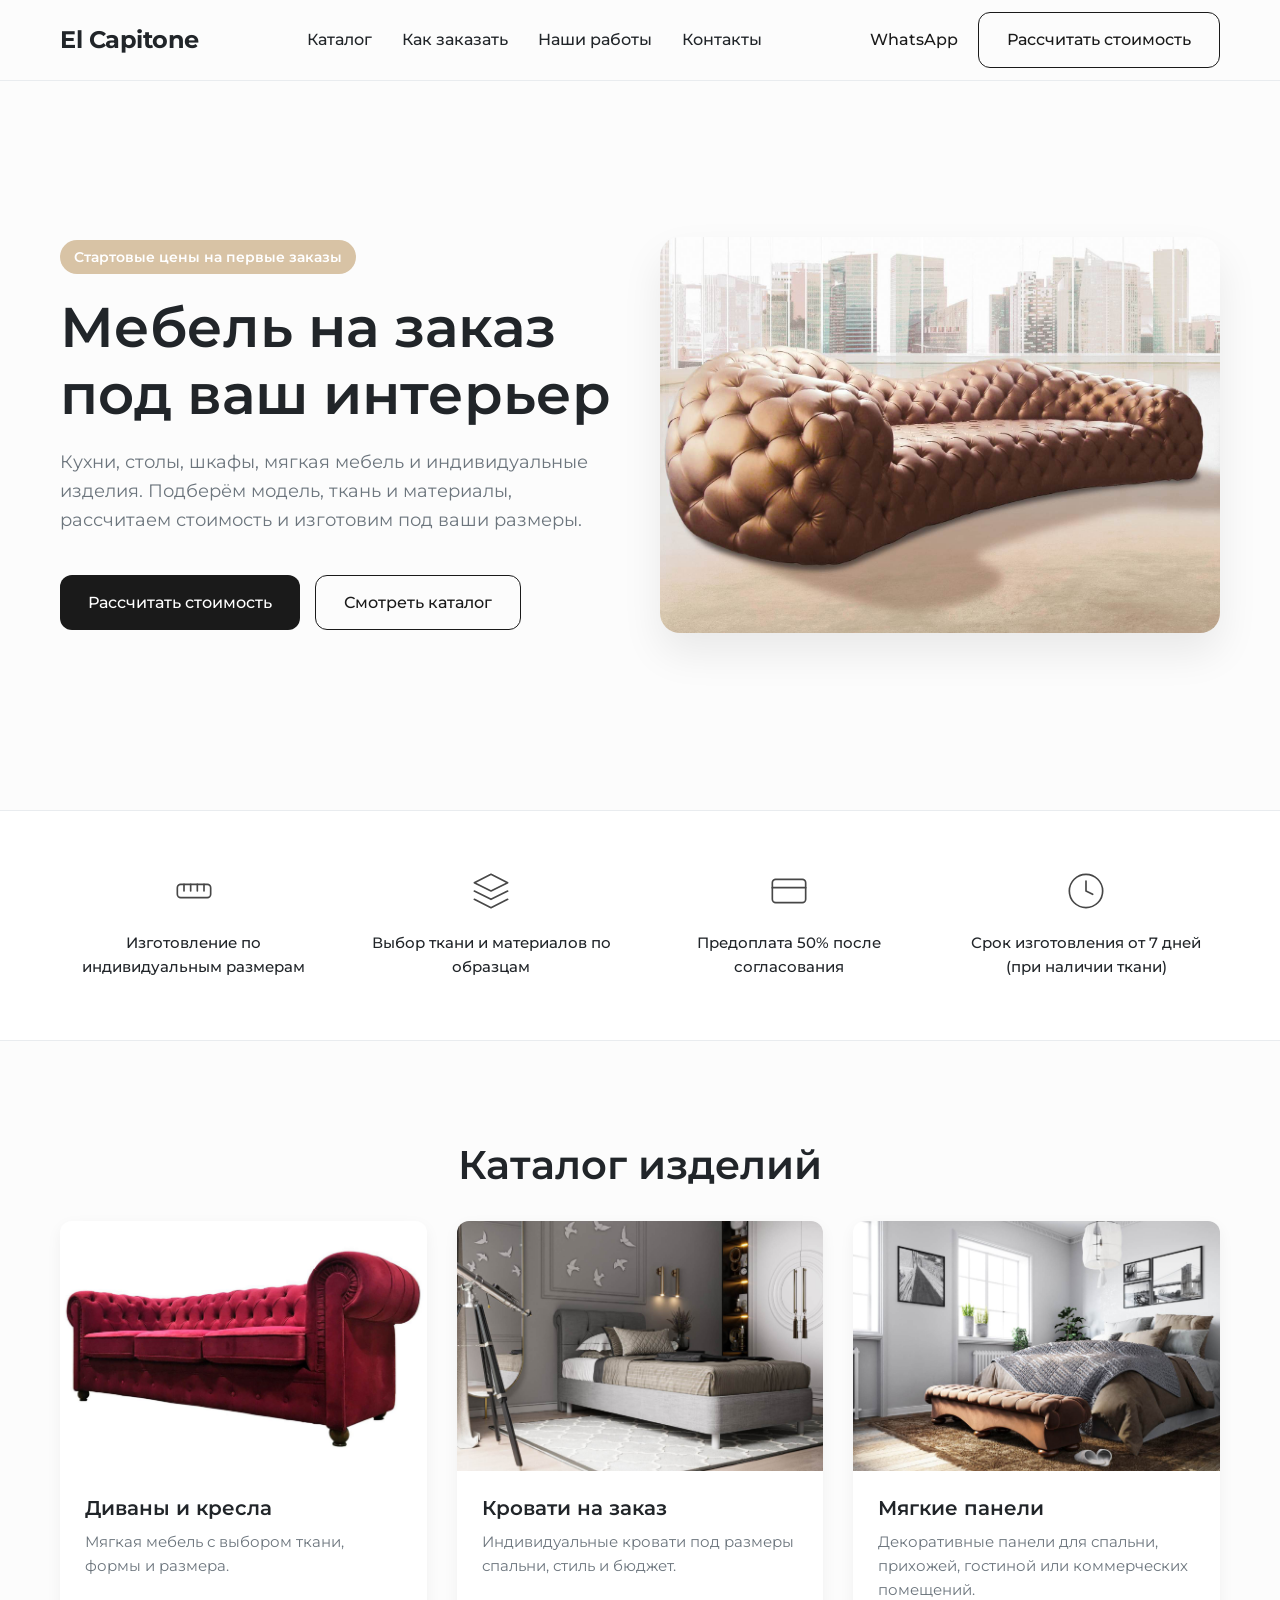
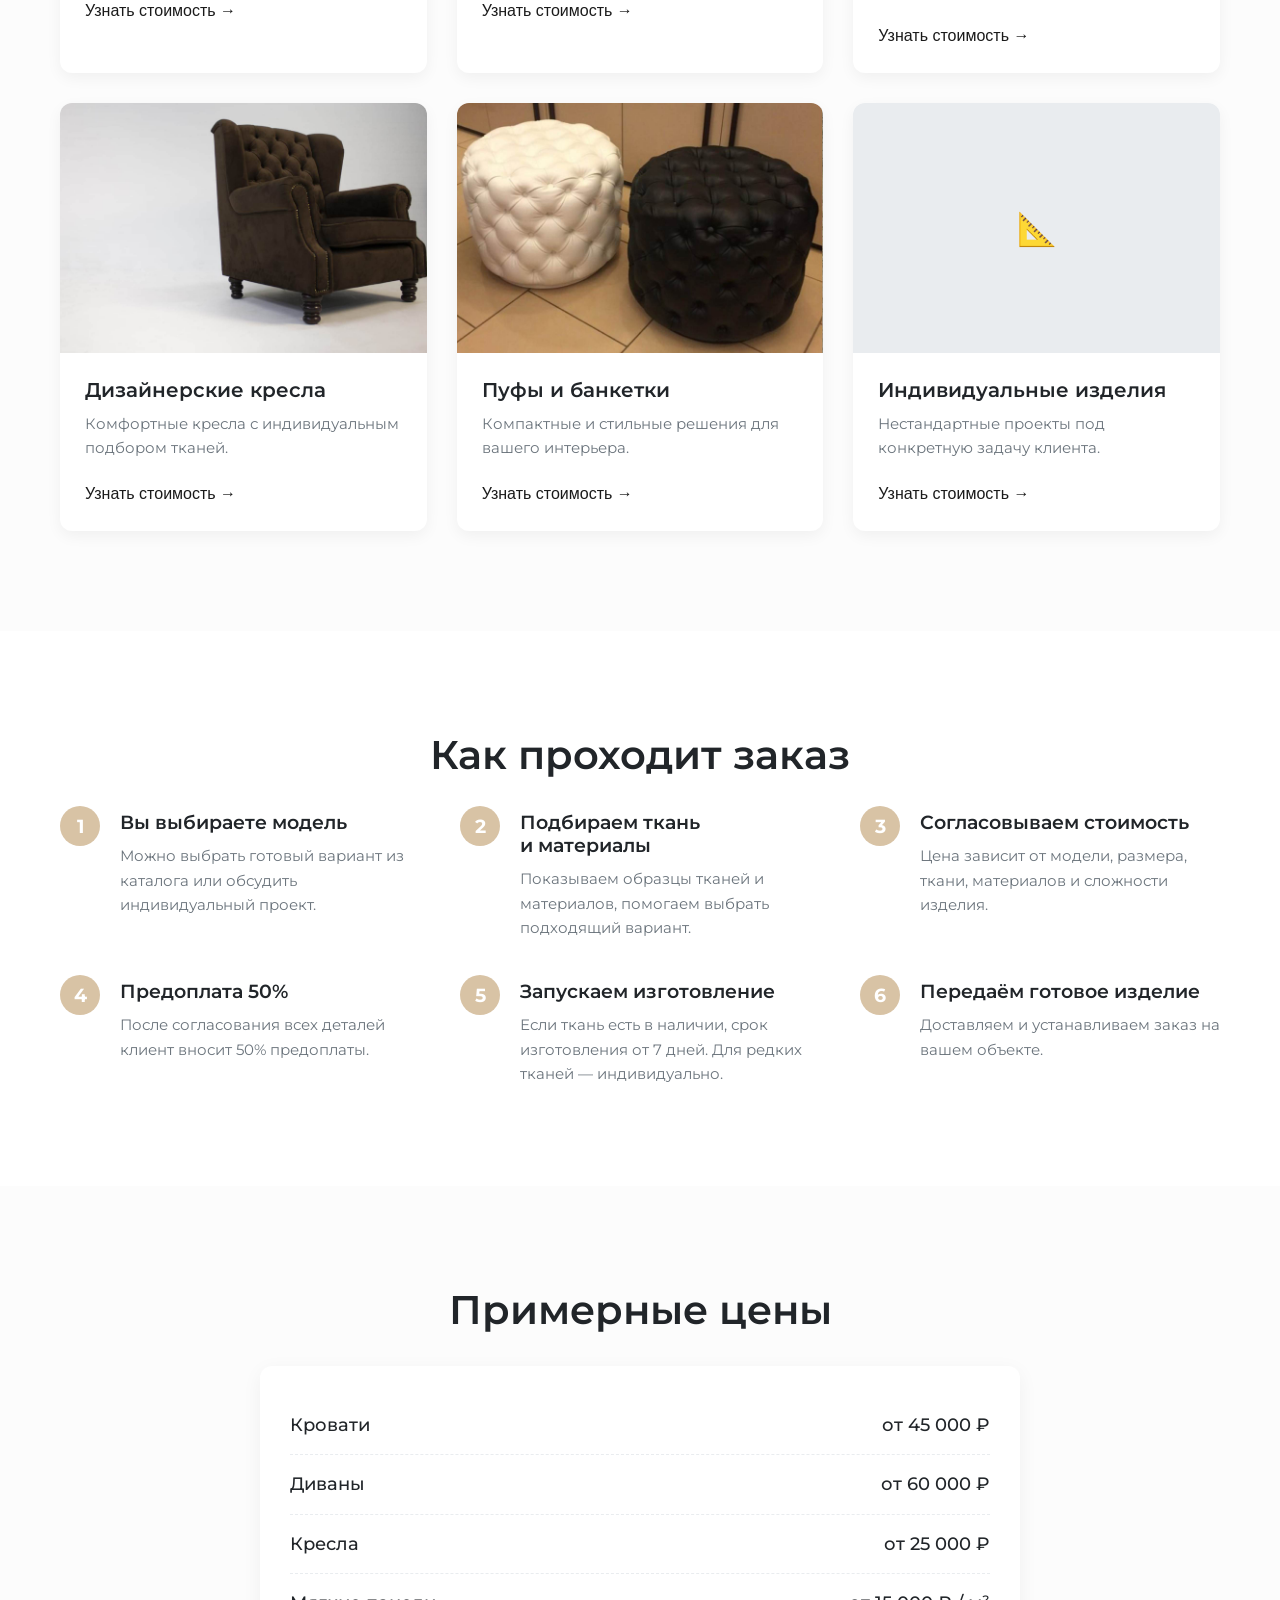
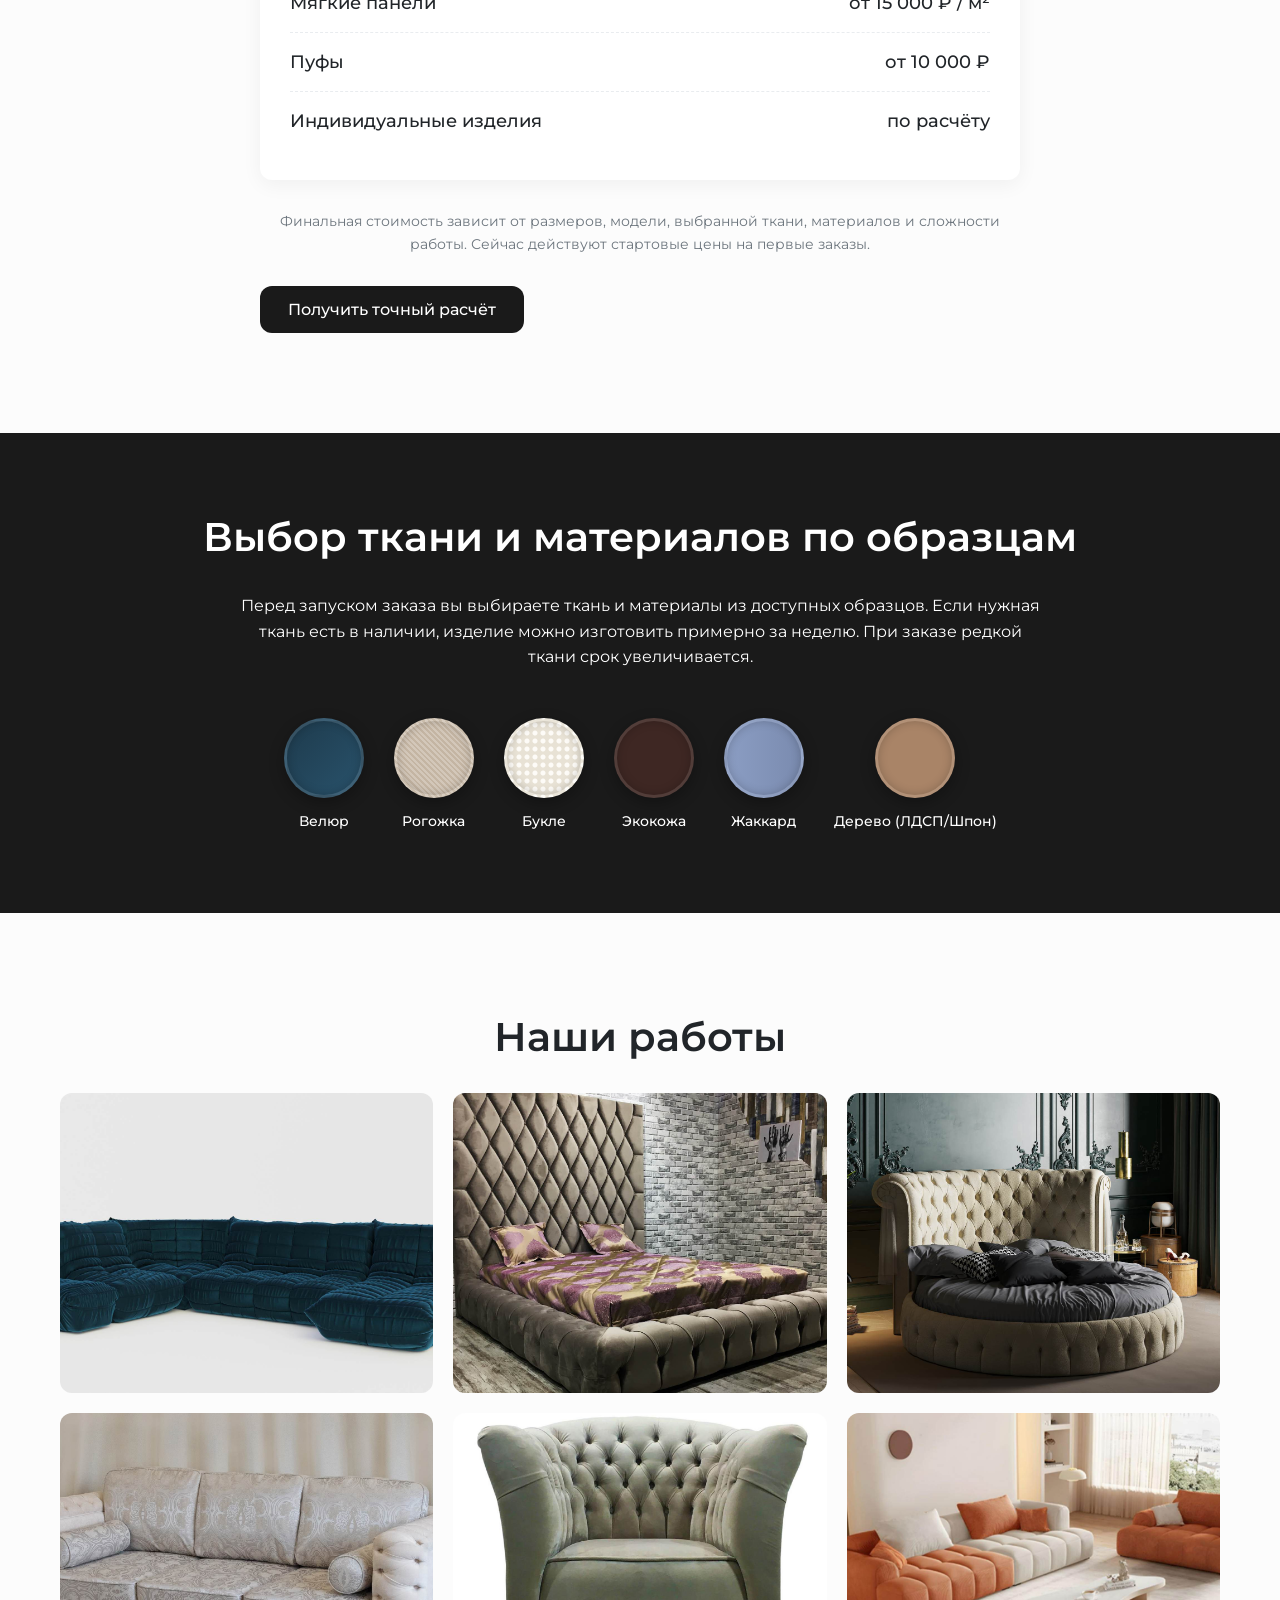
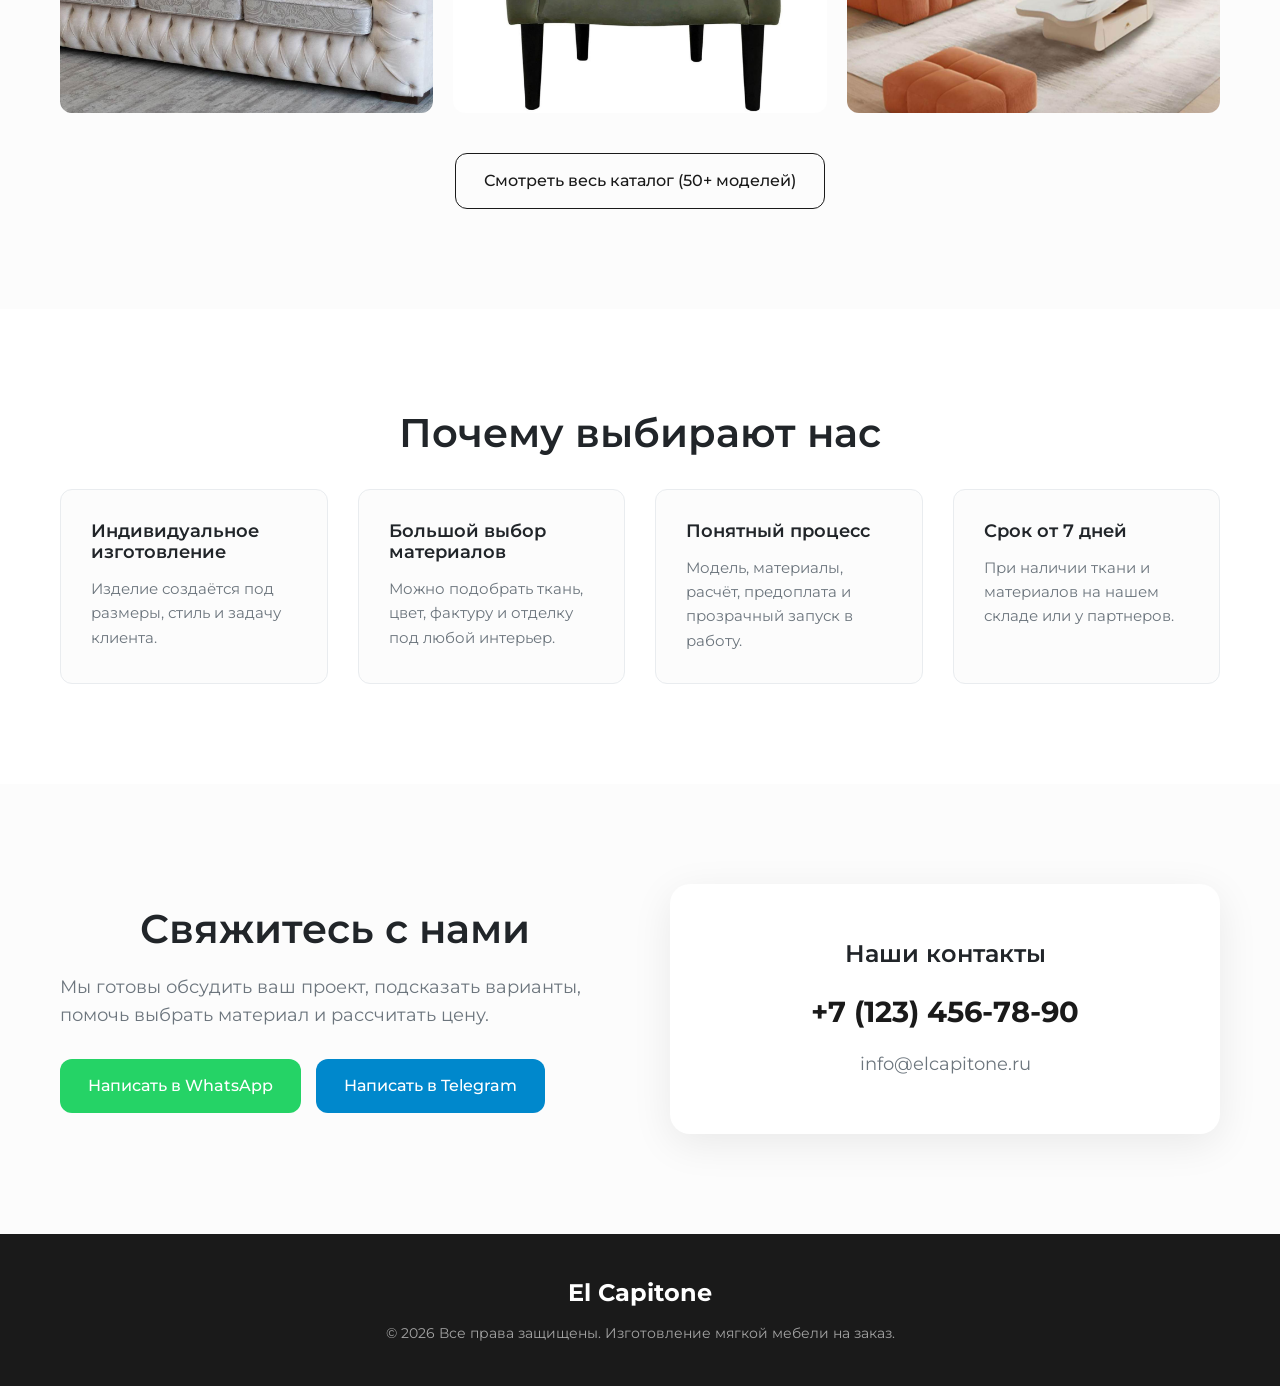
==== index.html @ f275494b "Fix Hero button: 'Calculate cost' now scrolls to contacts in the perfect version" ====
<!DOCTYPE html>
<html lang="ru">
<head>
    <meta charset="UTF-8">
    <meta name="viewport" content="width=device-width, initial-scale=1.0">
    <title>El Capitone — Мебель на заказ под ваш интерьер</title>
    <meta name="description" content="Кухни, столы, шкафы, мягкая мебель и индивидуальные изделия на заказ. Подберём модель, ткань и материалы, рассчитаем стоимость.">
    <link rel="preconnect" href="https://fonts.googleapis.com">
    <link rel="preconnect" href="https://fonts.gstatic.com" crossorigin>
    <link href="https://fonts.googleapis.com/css2?family=Montserrat:wght@300;400;500;600;700&display=swap" rel="stylesheet">
    <link rel="stylesheet" href="css/style_v1.css">
</head>
<body>

    <!-- Header -->
    <header class="header">
        <div class="container header__inner">
            <div class="header__logo">El Capitone</div>
            <nav class="header__nav">
                <a href="#catalog">Каталог</a>
                <a href="#process">Как заказать</a>
                <a href="#portfolio">Наши работы</a>
                <a href="#contacts">Контакты</a>
            </nav>
            <div class="header__actions">
                <a href="https://wa.me/1234567890" class="btn-text">WhatsApp</a>
                <a href="#contacts" class="btn btn-outline">Рассчитать стоимость</a>
            </div>
            <button class="menu-toggle" aria-label="Открыть меню">
                <span></span><span></span><span></span>
            </button>
        </div>
    </header>

    <!-- Hero -->
    <section class="hero">
        <div class="container hero__inner">
            <div class="hero__content">
                <div class="hero__badge">Стартовые цены на первые заказы</div>
                <h1 class="hero__title">Мебель на заказ под ваш интерьер</h1>
                <p class="hero__subtitle">Кухни, столы, шкафы, мягкая мебель и индивидуальные изделия. Подберём модель, ткань и материалы, рассчитаем стоимость и изготовим под ваши размеры.</p>
                <div class="hero__buttons">
                    <a href="#contacts" class="btn btn-primary">Рассчитать стоимость</a>
                    <a href="#catalog" class="btn btn-outline">Смотреть каталог</a>
                </div>
            </div>
            <div class="hero__visual">
                <img src="images/hero-bg.png" alt="Стильный интерьер с мебелью на заказ" fetchpriority="high">
            </div>
        </div>
    </section>

    <!-- Trust Block -->
    <section class="trust">
        <div class="container trust__inner">
            <div class="trust__item">
                <div class="trust__icon">
                    <svg xmlns="http://www.w3.org/2000/svg" width="40" height="40" viewBox="0 0 24 24" fill="none" stroke="currentColor" stroke-width="1" stroke-linecap="round" stroke-linejoin="round"><rect width="20" height="8" x="2" y="8" rx="2"/><path d="M6 8v4"/><path d="M10 8v4"/><path d="M14 8v4"/><path d="M18 8v4"/></svg>
                </div>
                <p>Изготовление по индивидуальным размерам</p>
            </div>
            <div class="trust__item">
                <div class="trust__icon">
                    <svg xmlns="http://www.w3.org/2000/svg" width="40" height="40" viewBox="0 0 24 24" fill="none" stroke="currentColor" stroke-width="1" stroke-linecap="round" stroke-linejoin="round"><polygon points="12 2 2 7 12 12 22 7 12 2"/><polyline points="2 17 12 22 22 17"/><polyline points="2 12 12 17 22 12"/></svg>
                </div>
                <p>Выбор ткани и материалов по образцам</p>
            </div>
            <div class="trust__item">
                <div class="trust__icon">
                    <svg xmlns="http://www.w3.org/2000/svg" width="40" height="40" viewBox="0 0 24 24" fill="none" stroke="currentColor" stroke-width="1" stroke-linecap="round" stroke-linejoin="round"><rect width="20" height="14" x="2" y="5" rx="2"/><line x1="2" x2="22" y1="10" y2="10"/></svg>
                </div>
                <p>Предоплата 50% после согласования</p>
            </div>
            <div class="trust__item">
                <div class="trust__icon">
                    <svg xmlns="http://www.w3.org/2000/svg" width="40" height="40" viewBox="0 0 24 24" fill="none" stroke="currentColor" stroke-width="1" stroke-linecap="round" stroke-linejoin="round"><circle cx="12" cy="12" r="10"/><polyline points="12 6 12 12 16 14"/></svg>
                </div>
                <p>Срок изготовления от 7 дней (при наличии ткани)</p>
            </div>
        </div>
    </section>

    <!-- Catalog -->
    <section class="catalog" id="catalog">
        <div class="container">
            <h2 class="section-title">Каталог изделий</h2>
            <div class="catalog__grid">
                <!-- Категория 1 -->
                <div class="catalog-card">
                    <div class="catalog-card__img-wrap">
                        <img src="images/cat-sofa.png" alt="Диваны и кресла" loading="lazy">
                    </div>
                    <div class="catalog-card__content">
                        <h3>Диваны и кресла</h3>
                        <p>Мягкая мебель с выбором ткани, формы и размера.</p>
                        <button class="btn-text" data-modal="calc">Узнать стоимость &rarr;</button>
                    </div>
                </div>
                <!-- Категория 2 -->
                <div class="catalog-card">
                    <div class="catalog-card__img-wrap">
                        <img src="images/cat-bed.png" alt="Индивидуальные кухни" loading="lazy">
                    </div>
                    <div class="catalog-card__content">
                        <h3>Кровати на заказ</h3>
                        <p>Индивидуальные кровати под размеры спальни, стиль и бюджет.</p>
                        <button class="btn-text" data-modal="calc">Узнать стоимость &rarr;</button>
                    </div>
                </div>
                <!-- Категория 3 -->
                <div class="catalog-card">
                    <div class="catalog-card__img-wrap">
                        <img src="images/cat-panel.png" alt="Шкафы и системы хранения" loading="lazy">
                    </div>
                    <div class="catalog-card__content">
                        <h3>Мягкие панели</h3>
                        <p>Декоративные панели для спальни, прихожей, гостиной или коммерческих помещений.</p>
                        <button class="btn-text" data-modal="calc">Узнать стоимость &rarr;</button>
                    </div>
                </div>
                <!-- Категория 4 -->
                <div class="catalog-card">
                    <div class="catalog-card__img-wrap">
                        <img src="images/cat-armchair.png" alt="Столы" loading="lazy">
                    </div>
                    <div class="catalog-card__content">
                        <h3>Дизайнерские кресла</h3>
                        <p>Комфортные кресла с индивидуальным подбором тканей.</p>
                        <button class="btn-text" data-modal="calc">Узнать стоимость &rarr;</button>
                    </div>
                </div>
                <!-- Категория 5 -->
                <div class="catalog-card">
                    <div class="catalog-card__img-wrap">
                        <img src="images/cat-pouf.png" alt="Мягкие панели" loading="lazy">
                    </div>
                    <div class="catalog-card__content">
                        <h3>Пуфы и банкетки</h3>
                        <p>Компактные и стильные решения для вашего интерьера.</p>
                        <button class="btn-text" data-modal="calc">Узнать стоимость &rarr;</button>
                    </div>
                </div>
                <!-- Категория 6 -->
                <div class="catalog-card">
                    <div class="catalog-card__img-wrap">
                        <div class="placeholder-img" style="background: #e9ecef; height: 100%; display: flex; align-items: center; justify-content: center; font-size: 2rem; color: #adb5bd;">📐</div>
                    </div>
                    <div class="catalog-card__content">
                        <h3>Индивидуальные изделия</h3>
                        <p>Нестандартные проекты под конкретную задачу клиента.</p>
                        <button class="btn-text" data-modal="calc">Узнать стоимость &rarr;</button>
                    </div>
                </div>
            </div>
        </div>
    </section>

    <!-- Process -->
    <section class="process" id="process">
        <div class="container">
            <h2 class="section-title">Как проходит заказ</h2>
            <div class="process__steps">
                <div class="step">
                    <div class="step__num">1</div>
                    <h3>Вы выбираете модель</h3>
                    <p>Можно выбрать готовый вариант из каталога или обсудить индивидуальный проект.</p>
                </div>
                <div class="step">
                    <div class="step__num">2</div>
                    <h3>Подбираем ткань и материалы</h3>
                    <p>Показываем образцы тканей и материалов, помогаем выбрать подходящий вариант.</p>
                </div>
                <div class="step">
                    <div class="step__num">3</div>
                    <h3>Согласовываем стоимость</h3>
                    <p>Цена зависит от модели, размера, ткани, материалов и сложности изделия.</p>
                </div>
                <div class="step">
                    <div class="step__num">4</div>
                    <h3>Предоплата 50%</h3>
                    <p>После согласования всех деталей клиент вносит 50% предоплаты.</p>
                </div>
                <div class="step">
                    <div class="step__num">5</div>
                    <h3>Запускаем изготовление</h3>
                    <p>Если ткань есть в наличии, срок изготовления от 7 дней. Для редких тканей — индивидуально.</p>
                </div>
                <div class="step">
                    <div class="step__num">6</div>
                    <h3>Передаём готовое изделие</h3>
                    <p>Доставляем и устанавливаем заказ на вашем объекте.</p>
                </div>
            </div>
        </div>
    </section>

    <!-- Pricing -->
    <section class="pricing">
        <div class="container pricing__inner">
            <div class="pricing__content">
                <h2 class="section-title">Примерные цены</h2>
                <ul class="pricing__list">
                    <li><span>Кровати</span> <span>от 45 000 ₽</span></li>
                    <li><span>Диваны</span> <span>от 60 000 ₽</span></li>
                    <li><span>Кресла</span> <span>от 25 000 ₽</span></li>
                    <li><span>Мягкие панели</span> <span>от 15 000 ₽ / м²</span></li>
                    <li><span>Пуфы</span> <span>от 10 000 ₽</span></li>
                    <li><span>Индивидуальные изделия</span> <span>по расчёту</span></li>
                </ul>
                <p class="pricing__note">Финальная стоимость зависит от размеров, модели, выбранной ткани, материалов и сложности работы. Сейчас действуют стартовые цены на первые заказы.</p>
                <button class="btn btn-primary" data-modal="calc">Получить точный расчёт</button>
            </div>
        </div>
    </section>

    <!-- Materials -->
    <section class="materials">
        <div class="container">
            <h2 class="section-title text-center">Выбор ткани и материалов по образцам</h2>
            <p class="section-subtitle text-center">Перед запуском заказа вы выбираете ткань и материалы из доступных образцов. Если нужная ткань есть в наличии, изделие можно изготовить примерно за неделю. При заказе редкой ткани срок увеличивается.</p>
            
            <div class="materials__swatches">
                <div class="swatch-item"><div class="swatch-color" style="background: linear-gradient(135deg, #1e3b4d, #29526b);"></div><span>Велюр</span></div>
                <div class="swatch-item"><div class="swatch-color" style="background: repeating-linear-gradient(45deg, #d3c7b9, #d3c7b9 2px, #c4b5a3 2px, #c4b5a3 4px);"></div><span>Рогожка</span></div>
                <div class="swatch-item"><div class="swatch-color" style="background: radial-gradient(circle at 50% 50%, #fdfbf7 2px, #e8e2d5 3px); background-size: 8px 8px;"></div><span>Букле</span></div>
                <div class="swatch-item"><div class="swatch-color" style="background: #3e2723;"></div><span>Экокожа</span></div>
                <div class="swatch-item"><div class="swatch-color" style="background: linear-gradient(to right, #8b9dc3, #7a8baf);"></div><span>Жаккард</span></div>
                <div class="swatch-item"><div class="swatch-color" style="background: #a98467;"></div><span>Дерево (ЛДСП/Шпон)</span></div>
            </div>
        </div>
    </section>

    <!-- Portfolio -->
    <section class="portfolio" id="portfolio">
        <div class="container">
            <h2 class="section-title">Наши работы</h2>
            <div class="portfolio__grid">
                <div class="portfolio-item lightbox-trigger">
                    <img src="images/port-1.png" alt="Диван на заказ" loading="lazy">
                    <div class="portfolio-item__overlay">
                        <span>Диван на заказ</span>
                    </div>
                </div>
                <div class="portfolio-item lightbox-trigger">
                    <img src="images/port-2.png" alt="Мягкие панели" loading="lazy">
                    <div class="portfolio-item__overlay">
                        <span>Мягкая кровать</span>
                    </div>
                </div>
                <div class="portfolio-item lightbox-trigger">
                    <img src="images/port-3.png" alt="Индивидуальный проект" loading="lazy">
                    <div class="portfolio-item__overlay">
                        <span>Индивидуальный проект</span>
                    </div>
                </div>
                <div class="portfolio-item lightbox-trigger">
                    <img src="images/port-4.png" alt="Современная кухня" loading="lazy">
                    <div class="portfolio-item__overlay">
                        <span>Модульный диван</span>
                    </div>
                </div>
                <div class="portfolio-item lightbox-trigger">
                    <img src="images/port-5.png" alt="Встроенный шкаф" loading="lazy">
                    <div class="portfolio-item__overlay">
                        <span>Мягкие кресла</span>
                    </div>
                </div>
                <div class="portfolio-item lightbox-trigger">
                    <img src="images/port-6.png" alt="Обеденный стол" loading="lazy">
                    <div class="portfolio-item__overlay">
                        <span>Кровать с мягким изголовьем</span>
                    </div>
                </div>
            </div>
            <div class="text-center" style="margin-top: 40px;">
                <a href="portfolio.html" class="btn btn-outline">Смотреть весь каталог (50+ моделей)</a>
            </div>
        </div>
    </section>

    <!-- Advantages -->
    <section class="advantages">
        <div class="container">
            <h2 class="section-title">Почему выбирают нас</h2>
            <div class="advantages__grid">
                <div class="adv-card">
                    <h4>Индивидуальное изготовление</h4>
                    <p>Изделие создаётся под размеры, стиль и задачу клиента.</p>
                </div>
                <div class="adv-card">
                    <h4>Большой выбор материалов</h4>
                    <p>Можно подобрать ткань, цвет, фактуру и отделку под любой интерьер.</p>
                </div>
                <div class="adv-card">
                    <h4>Понятный процесс</h4>
                    <p>Модель, материалы, расчёт, предоплата и прозрачный запуск в работу.</p>
                </div>
                <div class="adv-card">
                    <h4>Срок от 7 дней</h4>
                    <p>При наличии ткани и материалов на нашем складе или у партнеров.</p>
                </div>
            </div>
        </div>
    </section>

    <!-- CTA & Contacts -->
    <section class="cta-form" id="contacts">
        <div class="container cta-form__inner">
            <div class="cta-form__text">
                <h2 class="section-title">Свяжитесь с нами</h2>
                <p>Мы готовы обсудить ваш проект, подсказать варианты, помочь выбрать материал и рассчитать цену.</p>
                <div class="cta-form__messengers">
                    <a href="https://wa.me/1234567890" class="btn btn-wa">Написать в WhatsApp</a>
                    <a href="https://t.me/username" class="btn btn-tg">Написать в Telegram</a>
                </div>
            </div>
            <div class="cta-form__card text-center" style="display: flex; flex-direction: column; justify-content: center; align-items: center; min-height: 250px;">
                <h3 style="margin-bottom: 20px; font-size: 1.5rem;">Наши контакты</h3>
                <a href="tel:+71234567890" style="font-size: 1.8rem; font-weight: 700; color: var(--primary-color); text-decoration: none; margin-bottom: 15px;">+7 (123) 456-78-90</a>
                <a href="mailto:info@elcapitone.ru" style="font-size: 1.1rem; color: var(--text-muted); text-decoration: none;">info@elcapitone.ru</a>
            </div>
        </div>
    </section>

    <!-- Footer -->
    <footer class="footer">
        <div class="container footer__inner">
            <div class="footer__brand">El Capitone</div>
            <div class="footer__copy">© 2026 Все права защищены. Изготовление мягкой мебели на заказ.</div>
        </div>
    </footer>

    
    <!-- Lightbox -->
    <dialog class="lightbox-dialog" id="lightbox">
        <button class="lightbox__close" aria-label="Закрыть">&times;</button>
        <img src="" alt="Увеличенное фото" class="lightbox__img">
    </dialog>

    <script src="js/script.js"></script>
</body>
</html>
---- css/style_v1.css ----
/* Reset & Base */
* {
    margin: 0;
    padding: 0;
    box-sizing: border-box;
}

:root {
    --bg-color: #fcfcfc;
    --text-color: #212529;
    --text-muted: #6c757d;
    --primary-color: #1a1a1a;
    --accent-color: #d8c3a5; /* Бежево-золотистый для акцентов */
    --surface-color: #ffffff;
    --border-color: #e9ecef;
    --radius: 12px;
    --transition: all 0.3s ease;
}

body {
    font-family: 'Montserrat', sans-serif;
    background-color: var(--bg-color);
    color: var(--text-color);
    line-height: 1.6;
    overflow-x: hidden;
    scroll-behavior: smooth;
}

.container {
    max-width: 1200px;
    margin: 0 auto;
    padding: 0 20px;
}

h1, h2, h3, h4 {
    font-weight: 600;
    line-height: 1.2;
    text-wrap: balance;
}

.section-title {
    font-size: 2.5rem;
    margin-bottom: 2rem;
    text-align: center;
}

.section-subtitle {
    text-align: center;
    max-width: 800px;
    margin: 0 auto 3rem;
    color: var(--text-muted);
}

.text-center { text-align: center; }

img {
    max-width: 100%;
    height: auto;
    display: block;
}

/* Buttons */
.btn {
    display: inline-flex;
    align-items: center;
    justify-content: center;
    padding: 14px 28px;
    font-size: 1rem;
    font-weight: 500;
    border-radius: var(--radius);
    cursor: pointer;
    text-decoration: none;
    transition: var(--transition);
    border: none;
    font-family: inherit;
}

.btn-primary {
    background-color: var(--primary-color);
    color: #fff;
}
.btn-primary:hover {
    background-color: #333;
}

.btn-outline {
    background-color: transparent;
    color: var(--primary-color);
    border: 1px solid var(--primary-color);
}
.btn-outline:hover {
    background-color: var(--primary-color);
    color: #fff;
}

.btn-text {
    background: none;
    border: none;
    color: var(--primary-color);
    font-weight: 500;
    cursor: pointer;
    font-size: 1rem;
    text-decoration: underline;
    text-decoration-color: transparent;
    transition: var(--transition);
}
.btn-text:hover {
    text-decoration-color: var(--primary-color);
}

.btn-block {
    width: 100%;
}

.btn-wa { background-color: #25D366; color: #fff; }
.btn-tg { background-color: #0088cc; color: #fff; }
.btn-wa:hover, .btn-tg:hover { filter: brightness(1.1); }

/* Header */
.header {
    position: fixed;
    top: 0; left: 0; right: 0;
    background-color: rgba(252, 252, 252, 0.95);
    backdrop-filter: blur(10px);
    z-index: 1000;
    border-bottom: 1px solid var(--border-color);
}

.header__inner {
    display: flex;
    align-items: center;
    justify-content: space-between;
    height: 80px;
}

.header__logo {
    font-size: 1.5rem;
    font-weight: 700;
    letter-spacing: -0.5px;
}

.header__nav {
    display: flex;
    gap: 30px;
}

.header__nav a {
    text-decoration: none;
    color: var(--text-color);
    font-weight: 500;
    transition: var(--transition);
}

.header__nav a:hover {
    color: var(--accent-color);
}

.header__actions {
    display: flex;
    align-items: center;
    gap: 20px;
}

.menu-toggle {
    display: none;
    flex-direction: column;
    gap: 5px;
    background: none;
    border: none;
    cursor: pointer;
}
.menu-toggle span {
    display: block;
    width: 25px;
    height: 2px;
    background-color: var(--primary-color);
    transition: var(--transition);
}

/* Hero */
.hero {
    padding: 140px 0 80px;
    min-height: 90vh;
    display: flex;
    align-items: center;
}

.hero__inner {
    display: grid;
    grid-template-columns: 1fr 1fr;
    gap: 40px;
    align-items: center;
}

.hero__badge {
    display: inline-block;
    padding: 6px 14px;
    background-color: var(--accent-color);
    color: #fff;
    border-radius: 30px;
    font-size: 0.875rem;
    font-weight: 600;
    margin-bottom: 20px;
}

.hero__title {
    font-size: 3.5rem;
    margin-bottom: 20px;
}

.hero__subtitle {
    font-size: 1.125rem;
    color: var(--text-muted);
    margin-bottom: 40px;
}

.hero__buttons {
    display: flex;
    gap: 15px;
}

.hero__visual img {
    border-radius: 20px;
    box-shadow: 0 20px 40px rgba(0,0,0,0.08);
}

/* Trust */
.trust {
    padding: 60px 0;
    background-color: var(--surface-color);
    border-top: 1px solid var(--border-color);
    border-bottom: 1px solid var(--border-color);
}

.trust__inner {
    display: grid;
    grid-template-columns: repeat(4, 1fr);
    gap: 30px;
    text-align: center;
}

.trust__icon {
    display: flex;
    justify-content: center;
    align-items: center;
    margin-bottom: 20px;
    color: var(--primary-color);
}

.trust__icon svg {
    opacity: 0.8;
}

.trust p {
    font-size: 0.95rem;
    font-weight: 500;
}

/* Catalog */
.catalog {
    padding: 100px 0;
}

.catalog__grid {
    display: grid;
    grid-template-columns: repeat(auto-fit, minmax(320px, 1fr));
    gap: 30px;
}

.catalog-card {
    background: var(--surface-color);
    border-radius: var(--radius);
    overflow: hidden;
    box-shadow: 0 5px 15px rgba(0,0,0,0.05);
    transition: var(--transition);
}

.catalog-card:hover {
    transform: translateY(-5px);
    box-shadow: 0 15px 30px rgba(0,0,0,0.1);
}

.catalog-card__img-wrap {
    height: 250px;
    overflow: hidden;
}

.catalog-card__img-wrap img {
    width: 100%;
    height: 100%;
    object-fit: cover;
    transition: transform 0.5s ease;
}

.catalog-card:hover .catalog-card__img-wrap img {
    transform: scale(1.05);
}

.catalog-card__content {
    padding: 25px;
}

.catalog-card__content h3 {
    font-size: 1.25rem;
    margin-bottom: 10px;
}

.catalog-card__content p {
    color: var(--text-muted);
    font-size: 0.95rem;
    margin-bottom: 20px;
}

/* Process */
.process {
    padding: 100px 0;
    background-color: var(--surface-color);
}

.process__steps {
    display: grid;
    grid-template-columns: repeat(auto-fit, minmax(300px, 1fr));
    gap: 40px;
    position: relative;
}

.step {
    position: relative;
    padding-left: 60px;
}

.step__num {
    position: absolute;
    left: 0; top: -5px;
    width: 40px; height: 40px;
    background-color: var(--accent-color);
    color: #fff;
    border-radius: 50%;
    display: flex;
    align-items: center;
    justify-content: center;
    font-weight: 700;
    font-size: 1.2rem;
}

.step h3 {
    margin-bottom: 10px;
    font-size: 1.2rem;
}

.step p {
    color: var(--text-muted);
    font-size: 0.95rem;
}

/* Pricing */
.pricing {
    padding: 100px 0;
}

.pricing__inner {
    max-width: 800px;
    margin: 0 auto;
}

.pricing__list {
    list-style: none;
    margin-bottom: 30px;
    background: var(--surface-color);
    border-radius: var(--radius);
    padding: 30px;
    box-shadow: 0 5px 20px rgba(0,0,0,0.05);
}

.pricing__list li {
    display: flex;
    justify-content: space-between;
    padding: 15px 0;
    border-bottom: 1px dashed var(--border-color);
    font-size: 1.1rem;
    font-weight: 500;
}
.pricing__list li:last-child { border-bottom: none; }

.pricing__note {
    font-size: 0.9rem;
    color: var(--text-muted);
    margin-bottom: 30px;
    text-align: center;
}

/* Materials */
.materials {
    padding: 80px 0;
    background-color: var(--primary-color);
    color: #fff;
}

.materials .section-title, .materials .section-subtitle {
    color: #fff;
}

.materials__tags {
    display: flex;
    flex-wrap: wrap;
    gap: 15px;
    justify-content: center;
}

.tag {
    background-color: rgba(255,255,255,0.1);
    padding: 10px 20px;
    border-radius: 30px;
    font-weight: 500;
    border: 1px solid rgba(255,255,255,0.2);
}

/* Portfolio */
.portfolio {
    padding: 100px 0;
}

.portfolio__grid {
    display: grid;
    grid-template-columns: repeat(auto-fill, minmax(300px, 1fr));
    gap: 20px;
}

.portfolio-item {
    position: relative;
    border-radius: var(--radius);
    overflow: hidden;
    height: 300px;
}

.portfolio-item img {
    width: 100%;
    height: 100%;
    object-fit: cover;
    transition: transform 0.5s;
}

.portfolio-item__overlay {
    position: absolute;
    inset: 0;
    background: rgba(0,0,0,0.4);
    display: flex;
    align-items: center;
    justify-content: center;
    opacity: 0;
    transition: var(--transition);
}

.portfolio-item__overlay span {
    color: #fff;
    font-size: 1.25rem;
    font-weight: 600;
    transform: translateY(20px);
    transition: transform 0.3s;
}

.portfolio-item:hover img { transform: scale(1.1); }
.portfolio-item:hover .portfolio-item__overlay { opacity: 1; }
.portfolio-item:hover .portfolio-item__overlay span { transform: translateY(0); }

/* Advantages */
.advantages {
    padding: 100px 0;
    background-color: var(--surface-color);
}

.advantages__grid {
    display: grid;
    grid-template-columns: repeat(auto-fit, minmax(250px, 1fr));
    gap: 30px;
}

.adv-card {
    padding: 30px;
    background: var(--bg-color);
    border-radius: var(--radius);
    border: 1px solid var(--border-color);
}

.adv-card h4 {
    margin-bottom: 15px;
    font-size: 1.1rem;
}

.adv-card p {
    color: var(--text-muted);
    font-size: 0.95rem;
}

/* CTA & Form */
.cta-form {
    padding: 100px 0;
}

.cta-form__inner {
    display: grid;
    grid-template-columns: 1fr 1fr;
    gap: 60px;
    align-items: center;
}

.cta-form__text h2 { font-size: 2.5rem; margin-bottom: 20px; }
.cta-form__text p { font-size: 1.1rem; color: var(--text-muted); margin-bottom: 30px; }

.cta-form__messengers {
    display: flex;
    gap: 15px;
}

.cta-form__card {
    background: var(--surface-color);
    padding: 40px;
    border-radius: 20px;
    box-shadow: 0 10px 40px rgba(0,0,0,0.08);
}

.form h3 { margin-bottom: 10px; font-size: 1.5rem; }
.form > p { color: var(--text-muted); margin-bottom: 25px; font-size: 0.95rem; }

.form-group {
    margin-bottom: 20px;
}

.form-group input {
    width: 100%;
    padding: 15px;
    border: 1px solid var(--border-color);
    border-radius: var(--radius);
    font-family: inherit;
    font-size: 1rem;
    transition: var(--transition);
}

.form-group input:focus {
    outline: none;
    border-color: var(--primary-color);
}

.form-policy {
    font-size: 0.8rem;
    color: var(--text-muted);
    text-align: center;
    margin-top: 15px;
}

/* Footer */
.footer {
    padding: 40px 0;
    background-color: var(--primary-color);
    color: #fff;
    text-align: center;
}

.footer__brand {
    font-size: 1.5rem;
    font-weight: 700;
    margin-bottom: 10px;
}

.footer__copy {
    color: rgba(255,255,255,0.6);
    font-size: 0.9rem;
}

/* Modal */
.modal {
    position: fixed;
    inset: 0;
    z-index: 2000;
    display: none;
    align-items: center;
    justify-content: center;
}

.modal.active {
    display: flex;
}

.modal__overlay {
    position: absolute;
    inset: 0;
    background: rgba(0,0,0,0.6);
    backdrop-filter: blur(5px);
}

.modal__content {
    position: relative;
    background: var(--surface-color);
    padding: 40px;
    border-radius: 20px;
    width: 100%;
    max-width: 450px;
    z-index: 1;
    transform: translateY(20px);
    opacity: 0;
    animation: modalIn 0.3s forwards;
}

.modal.active .modal__content {
    opacity: 1;
    transform: translateY(0);
}

@keyframes modalIn {
    to { opacity: 1; transform: translateY(0); }
}

.modal__close {
    position: absolute;
    top: 20px; right: 20px;
    background: none; border: none;
    font-size: 2rem;
    cursor: pointer;
    line-height: 1;
    color: var(--text-muted);
}

/* Responsive */
@media (max-width: 992px) {
    .hero__inner, .cta-form__inner {
        grid-template-columns: 1fr;
    }
    .hero {
        text-align: center;
        padding-top: 120px;
    }
    .hero__buttons {
        justify-content: center;
    }
    .trust__inner {
        grid-template-columns: 1fr 1fr;
    }
}

@media (max-width: 768px) {
    .header__nav, .header__actions { display: none; }
    .menu-toggle { display: flex; }
    .hero__title { font-size: 2.5rem; }
}

@media (max-width: 480px) {
    .trust__inner { grid-template-columns: 1fr; }
    .hero__buttons { flex-direction: column; }
    .cta-form__messengers { flex-direction: column; }
}

/* Materials Swatches */
.materials__swatches {
    display: flex;
    flex-wrap: wrap;
    justify-content: center;
    gap: 30px;
    margin-top: 40px;
}
.swatch-item {
    display: flex;
    flex-direction: column;
    align-items: center;
    gap: 12px;
}
.swatch-color {
    width: 80px;
    height: 80px;
    border-radius: 50%;
    box-shadow: inset 0 0 10px rgba(0,0,0,0.2), 0 5px 15px rgba(0,0,0,0.3);
    border: 3px solid rgba(255,255,255,0.1);
    transition: transform 0.3s ease;
}
.swatch-item:hover .swatch-color {
    transform: scale(1.1);
}
.swatch-item span {
    font-size: 0.9rem;
    font-weight: 500;
}

/* Lightbox Dialog */
.lightbox-dialog {
    margin: auto;
    padding: 0;
    border: none;
    background: transparent;
    max-width: 90vw;
    max-height: 90vh;
}
.lightbox-dialog::backdrop {
    background: rgba(0,0,0,0.85);
    backdrop-filter: blur(5px);
}
.lightbox__img {
    max-width: 100%;
    max-height: 90vh;
    border-radius: 8px;
    box-shadow: 0 10px 40px rgba(0,0,0,0.5);
    display: block;
}
.lightbox__close {
    position: fixed;
    top: 20px;
    right: 30px;
    background: none;
    border: none;
    color: #fff;
    font-size: 3rem;
    cursor: pointer;
    z-index: 10;
    transition: color 0.3s;
}
.lightbox__close:hover {
    color: var(--accent-color);
}
.portfolio-item.lightbox-trigger {
    cursor: pointer;
}

/* Mobile Menu Active */
.header__nav.active {
    display: flex;
    flex-direction: column;
    position: absolute;
    top: 80px;
    left: 0;
    right: 0;
    background: rgba(252, 252, 252, 0.98);
    padding: 20px;
    border-bottom: 1px solid var(--border-color);
    box-shadow: 0 10px 20px rgba(0,0,0,0.05);
}
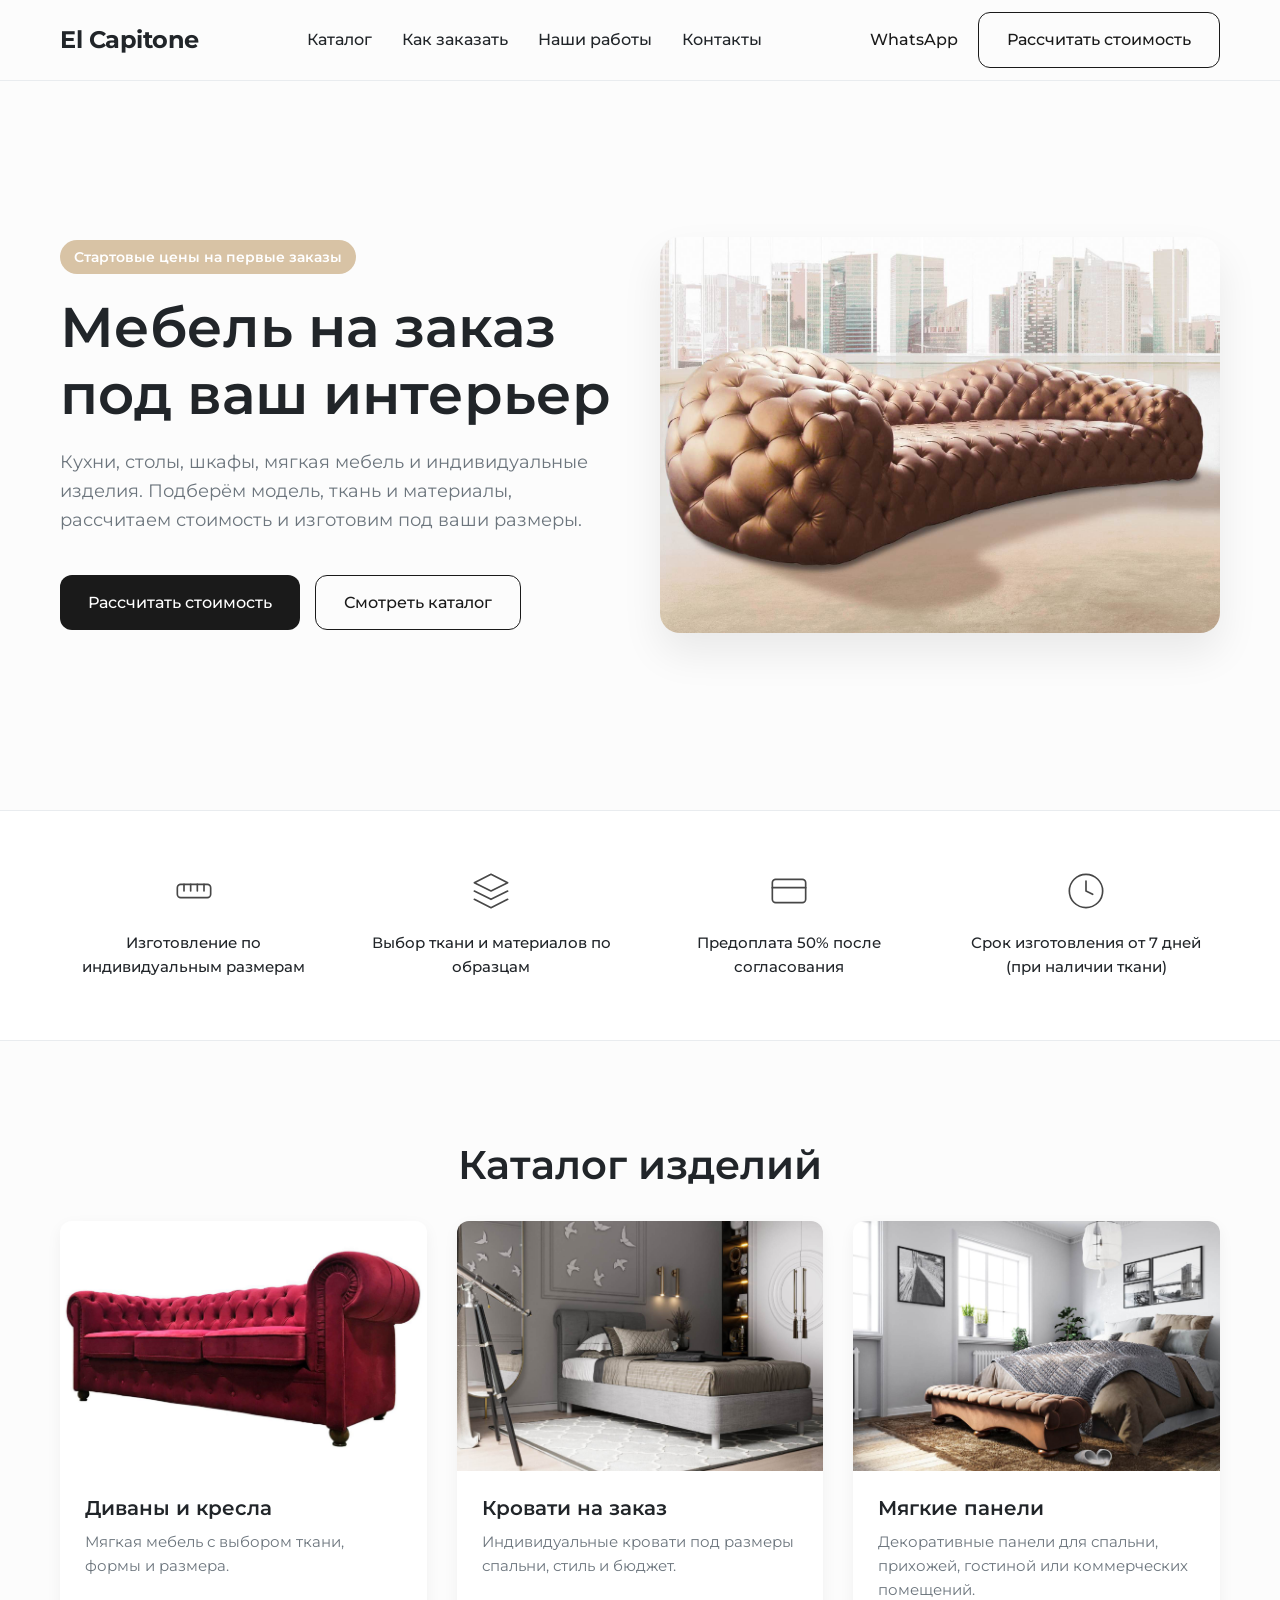
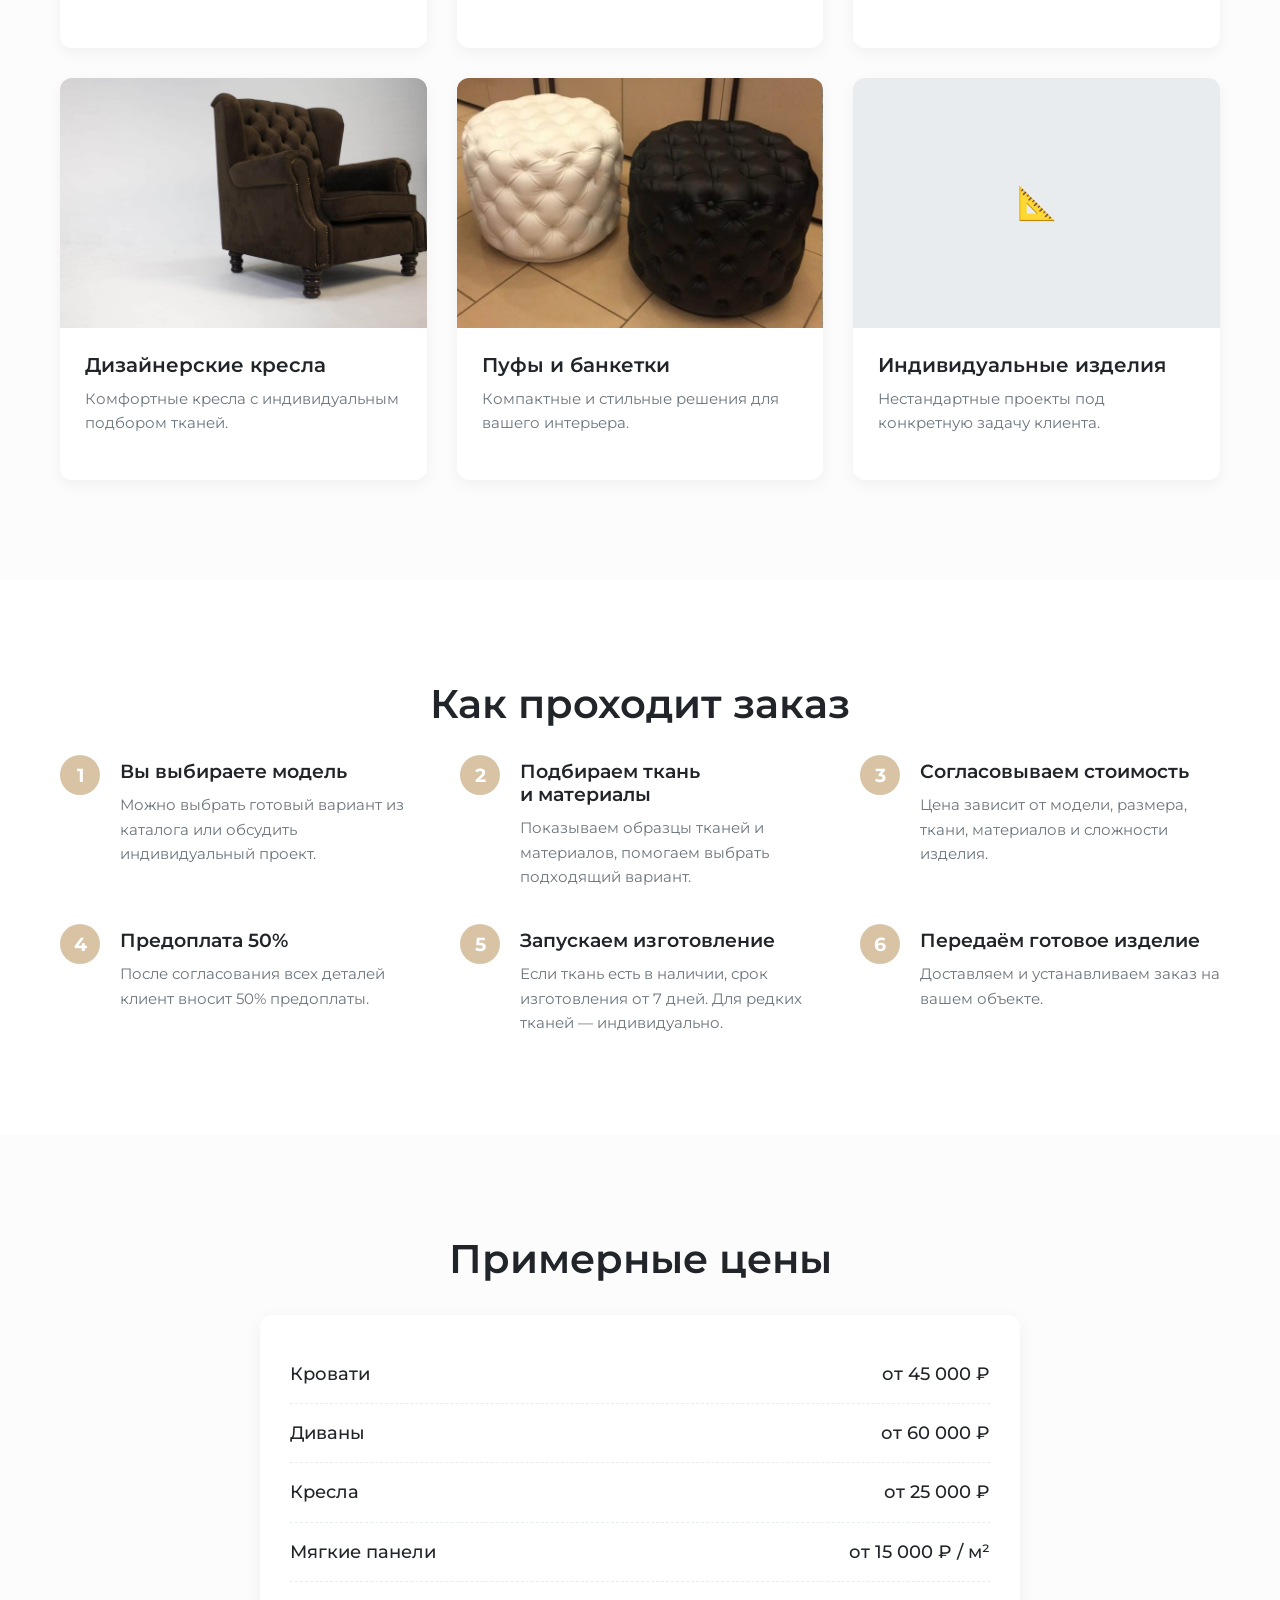
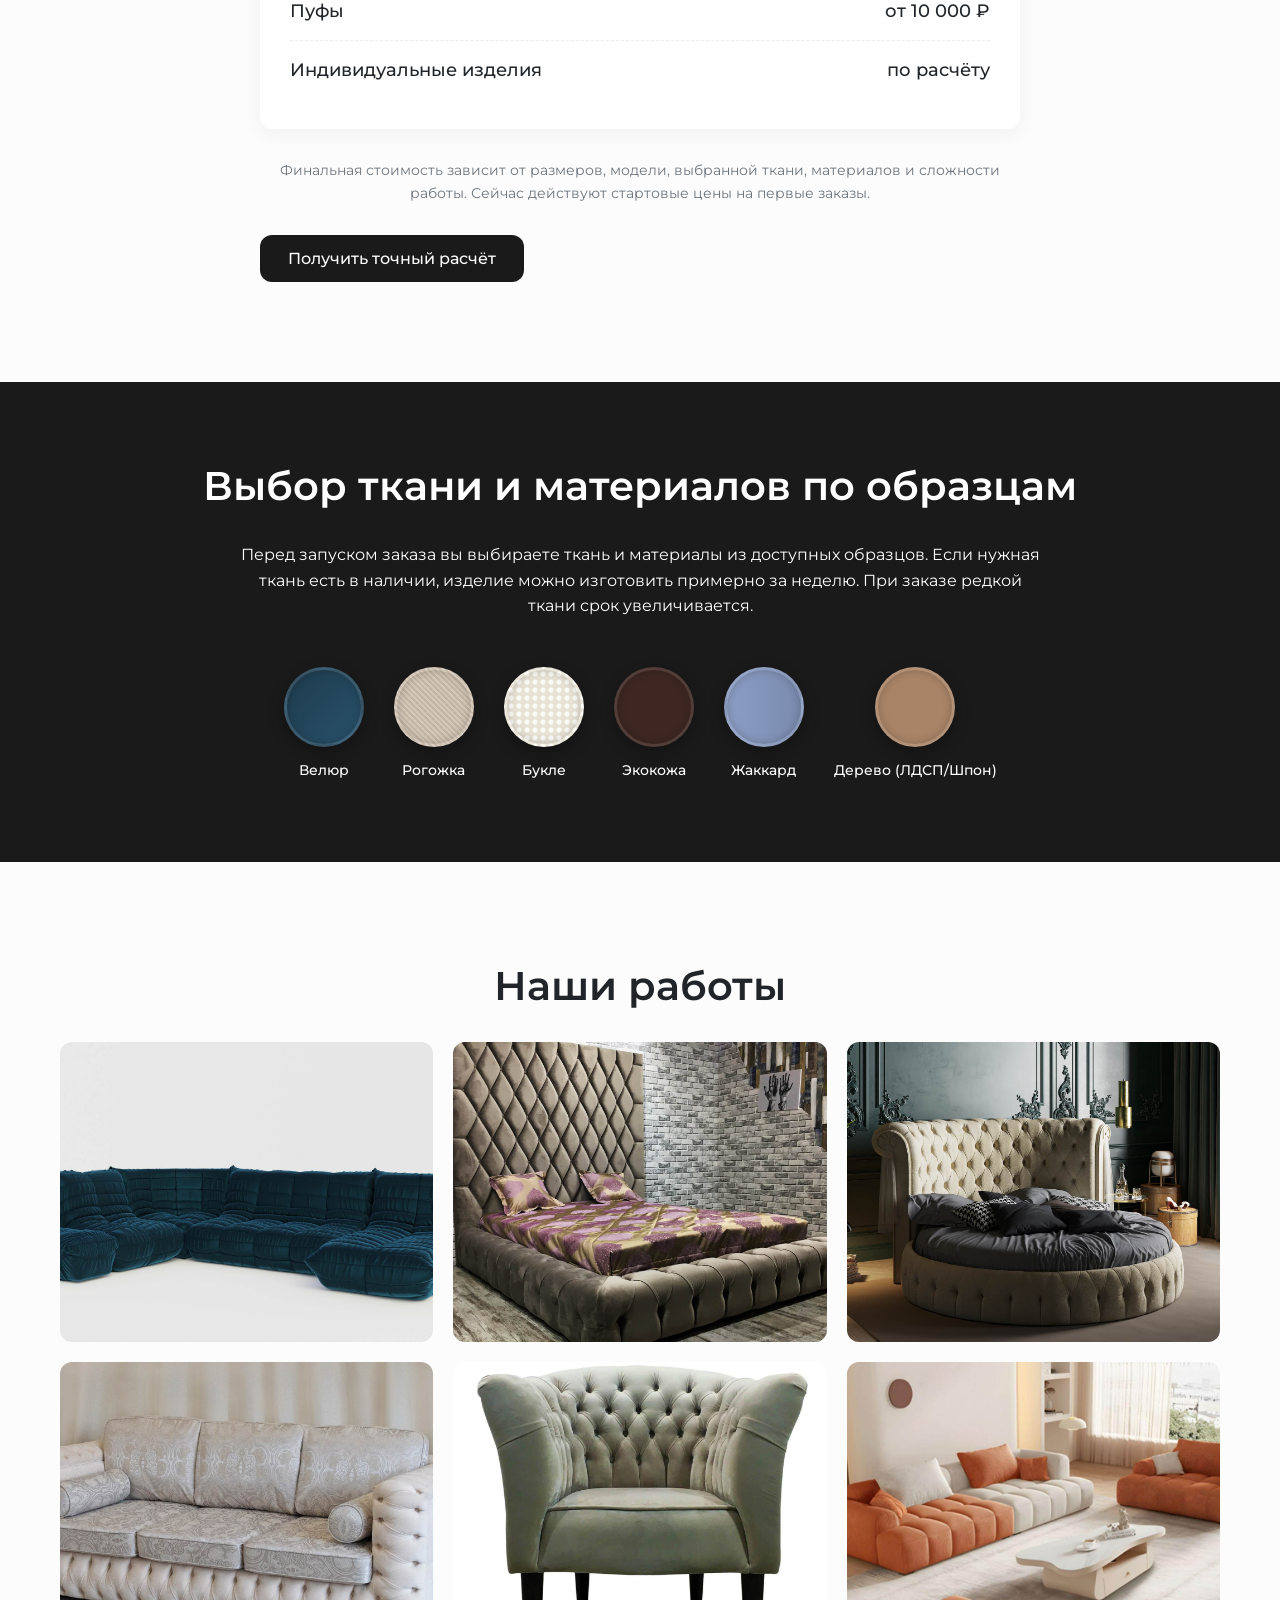
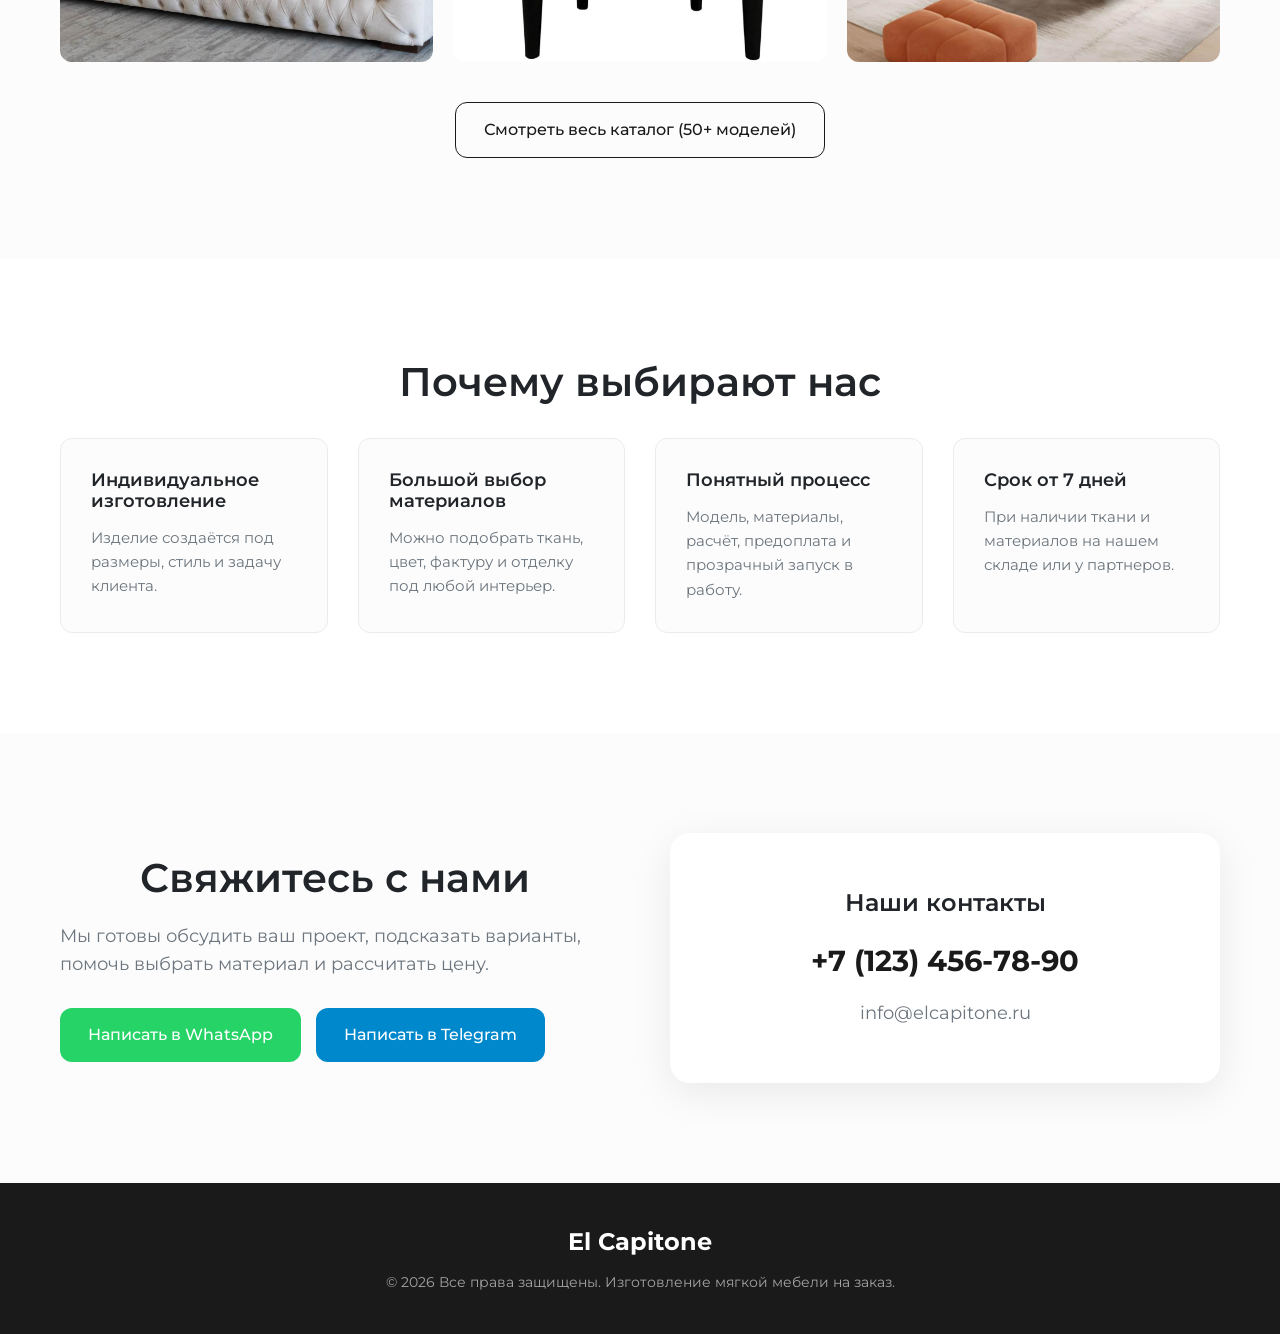
==== commit bd7f8cd8: "Removed 'Learn more' links from catalog cards and kept Hero button fixed" ====
--- a/index.html
+++ b/index.html
@@ -93,7 +93,7 @@
                     <div class="catalog-card__content">
                         <h3>Диваны и кресла</h3>
                         <p>Мягкая мебель с выбором ткани, формы и размера.</p>
-                        <button class="btn-text" data-modal="calc">Узнать стоимость &rarr;</button>
+                        
                     </div>
                 </div>
                 <!-- Категория 2 -->
@@ -104,7 +104,7 @@
                     <div class="catalog-card__content">
                         <h3>Кровати на заказ</h3>
                         <p>Индивидуальные кровати под размеры спальни, стиль и бюджет.</p>
-                        <button class="btn-text" data-modal="calc">Узнать стоимость &rarr;</button>
+                        
                     </div>
                 </div>
                 <!-- Категория 3 -->
@@ -115,7 +115,7 @@
                     <div class="catalog-card__content">
                         <h3>Мягкие панели</h3>
                         <p>Декоративные панели для спальни, прихожей, гостиной или коммерческих помещений.</p>
-                        <button class="btn-text" data-modal="calc">Узнать стоимость &rarr;</button>
+                        
                     </div>
                 </div>
                 <!-- Категория 4 -->
@@ -126,7 +126,7 @@
                     <div class="catalog-card__content">
                         <h3>Дизайнерские кресла</h3>
                         <p>Комфортные кресла с индивидуальным подбором тканей.</p>
-                        <button class="btn-text" data-modal="calc">Узнать стоимость &rarr;</button>
+                        
                     </div>
                 </div>
                 <!-- Категория 5 -->
@@ -137,7 +137,7 @@
                     <div class="catalog-card__content">
                         <h3>Пуфы и банкетки</h3>
                         <p>Компактные и стильные решения для вашего интерьера.</p>
-                        <button class="btn-text" data-modal="calc">Узнать стоимость &rarr;</button>
+                        
                     </div>
                 </div>
                 <!-- Категория 6 -->
@@ -148,7 +148,7 @@
                     <div class="catalog-card__content">
                         <h3>Индивидуальные изделия</h3>
                         <p>Нестандартные проекты под конкретную задачу клиента.</p>
-                        <button class="btn-text" data-modal="calc">Узнать стоимость &rarr;</button>
+                        
                     </div>
                 </div>
             </div>
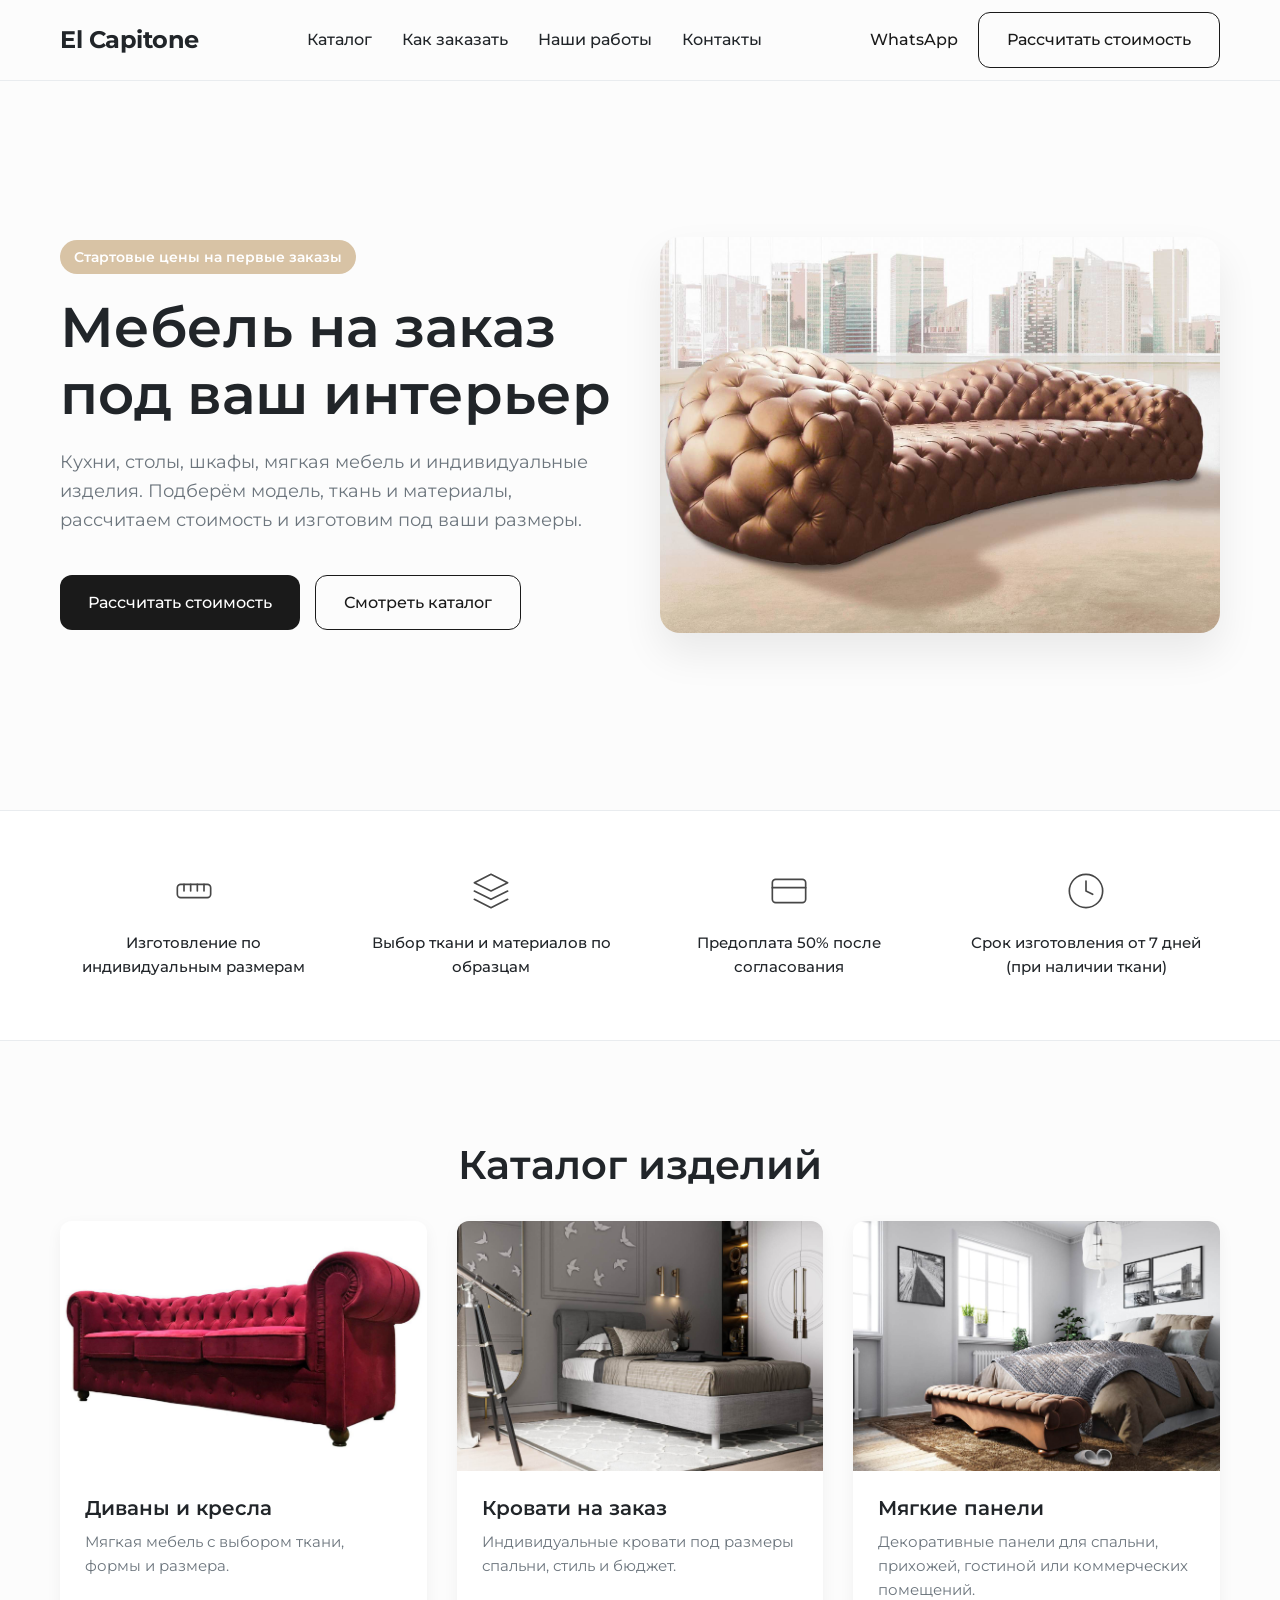
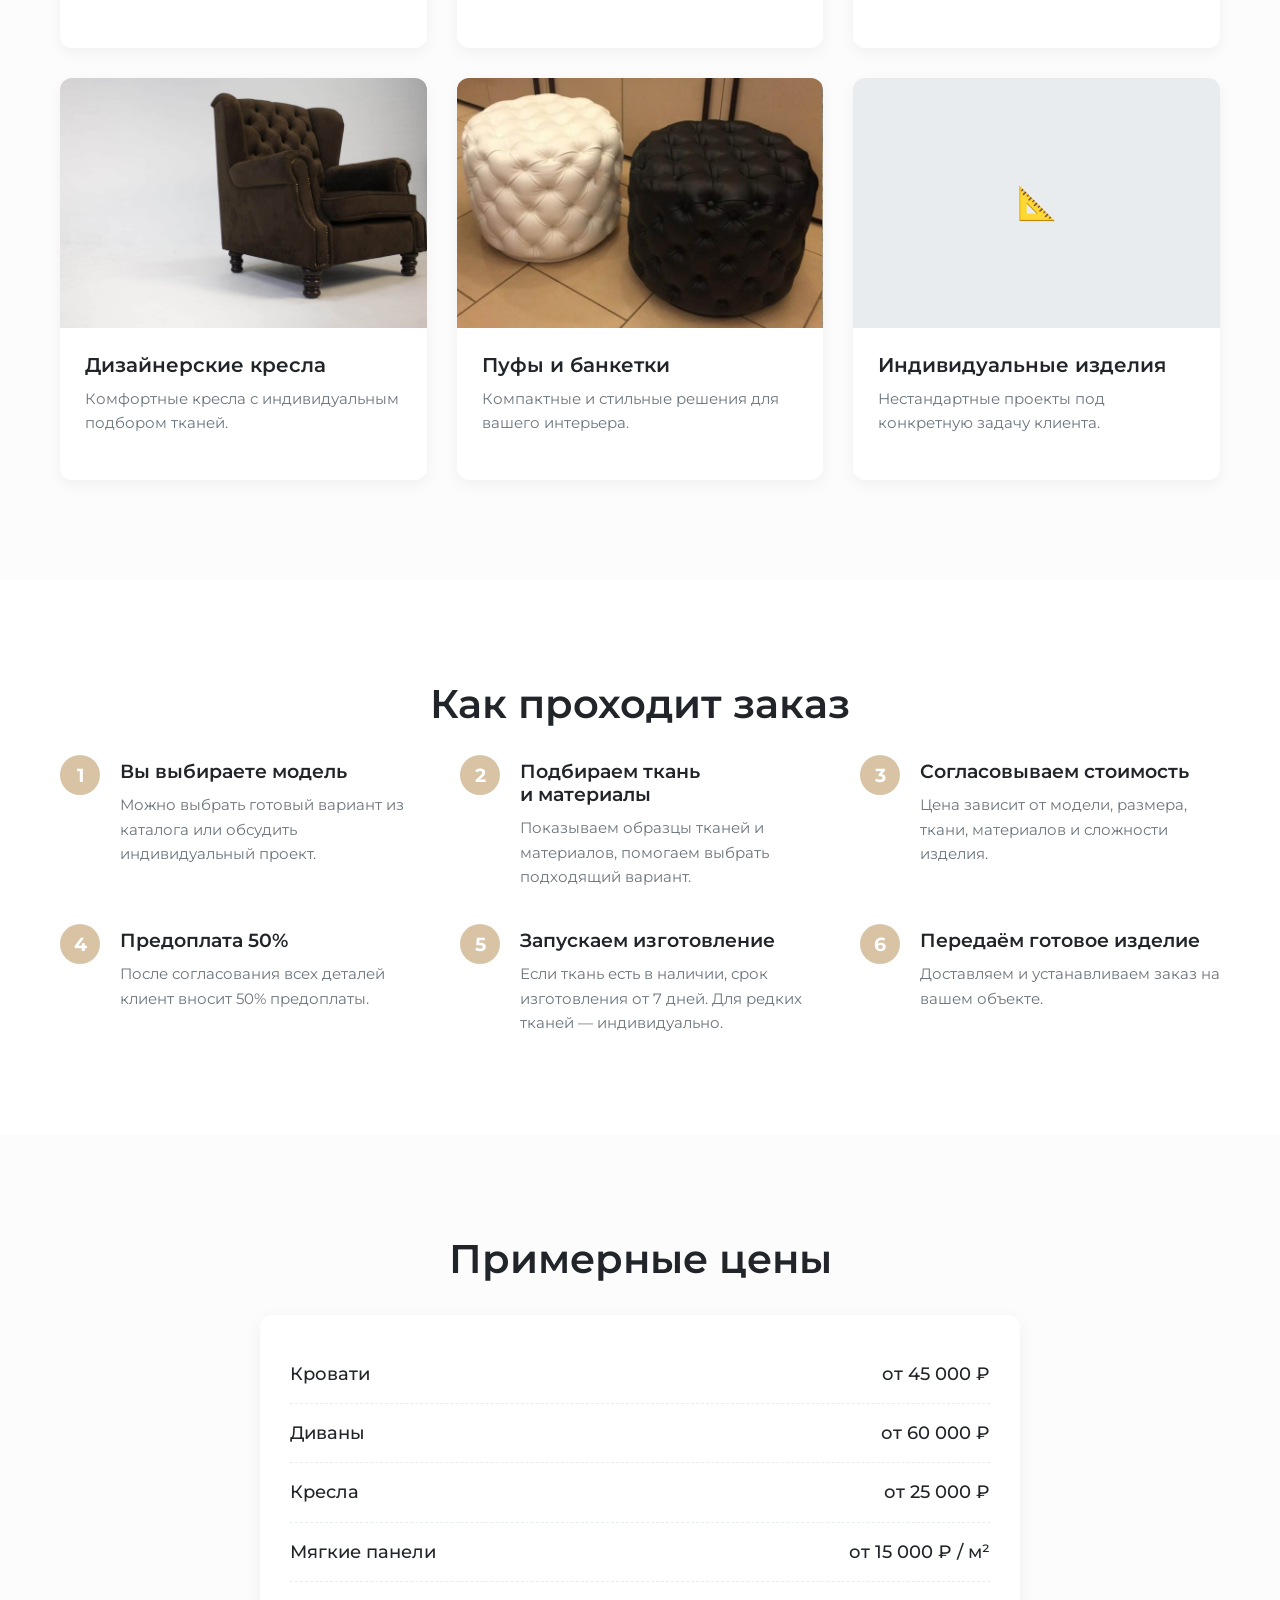
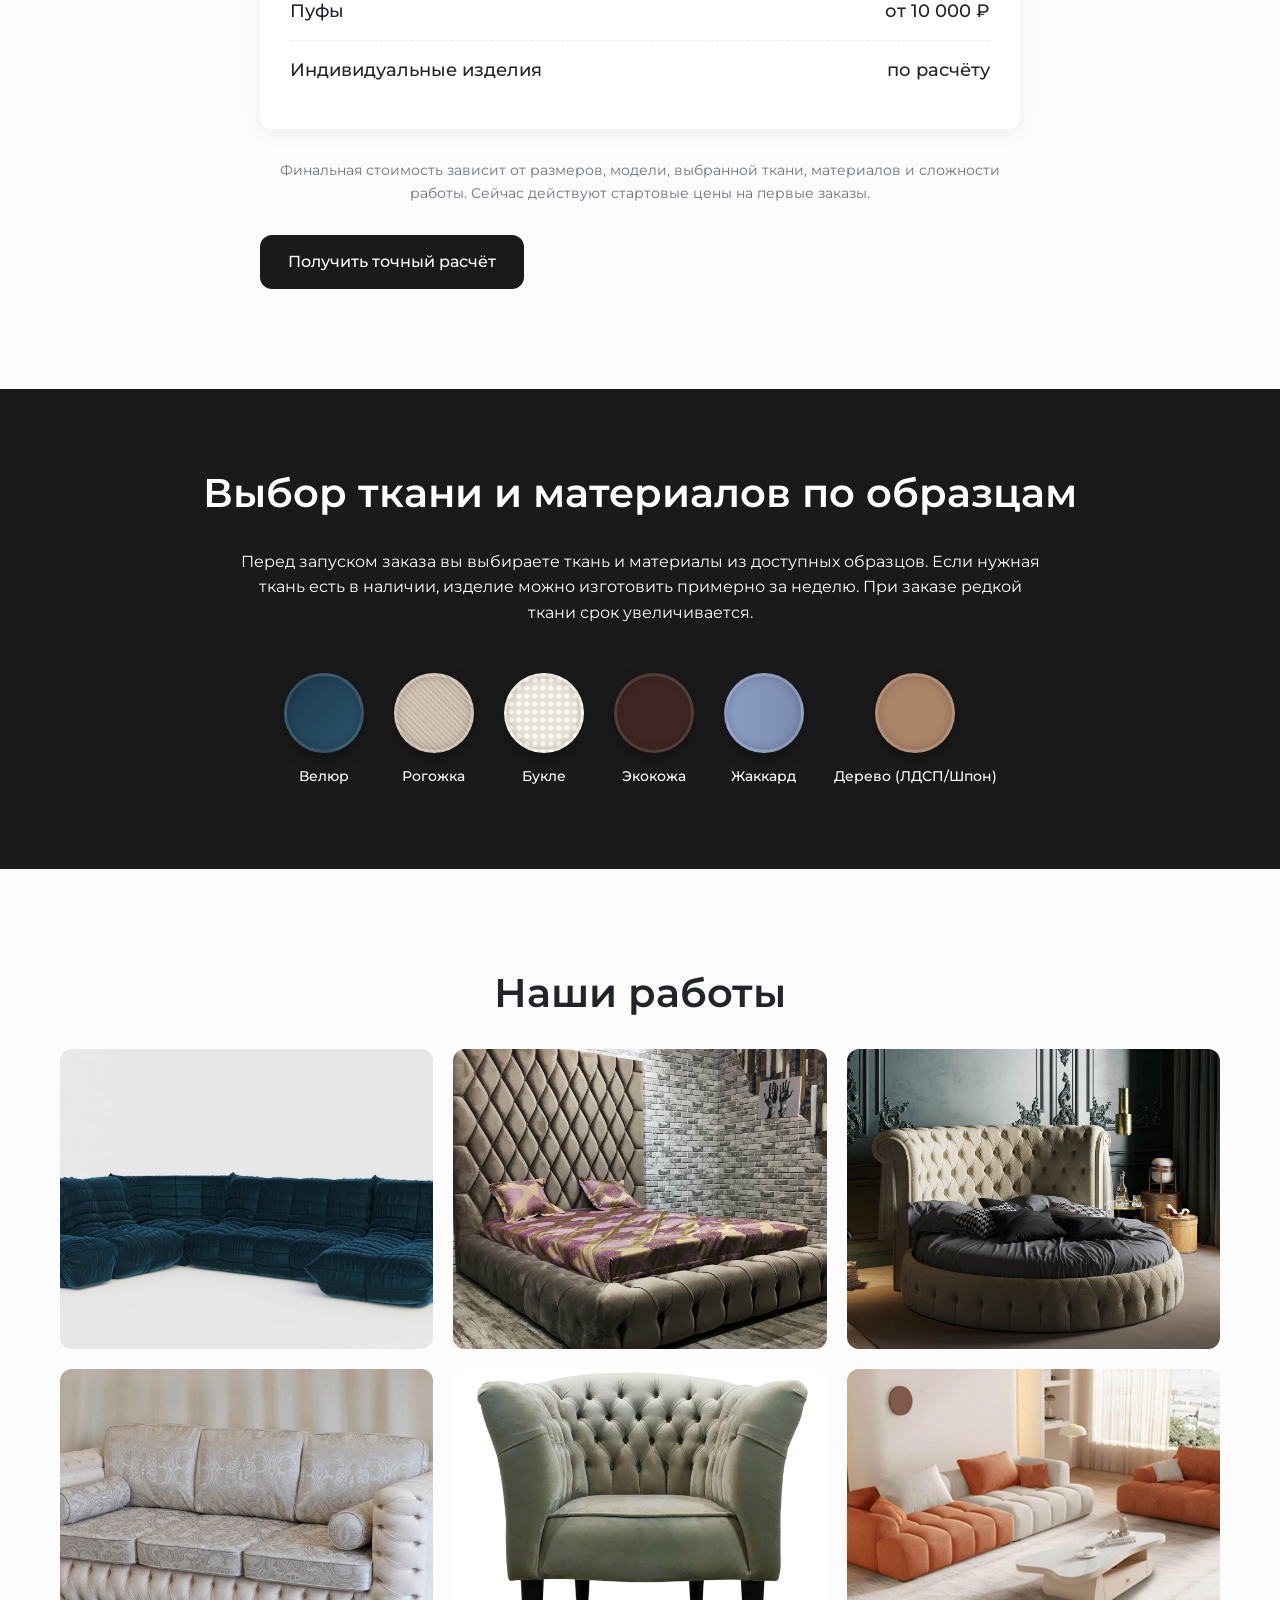
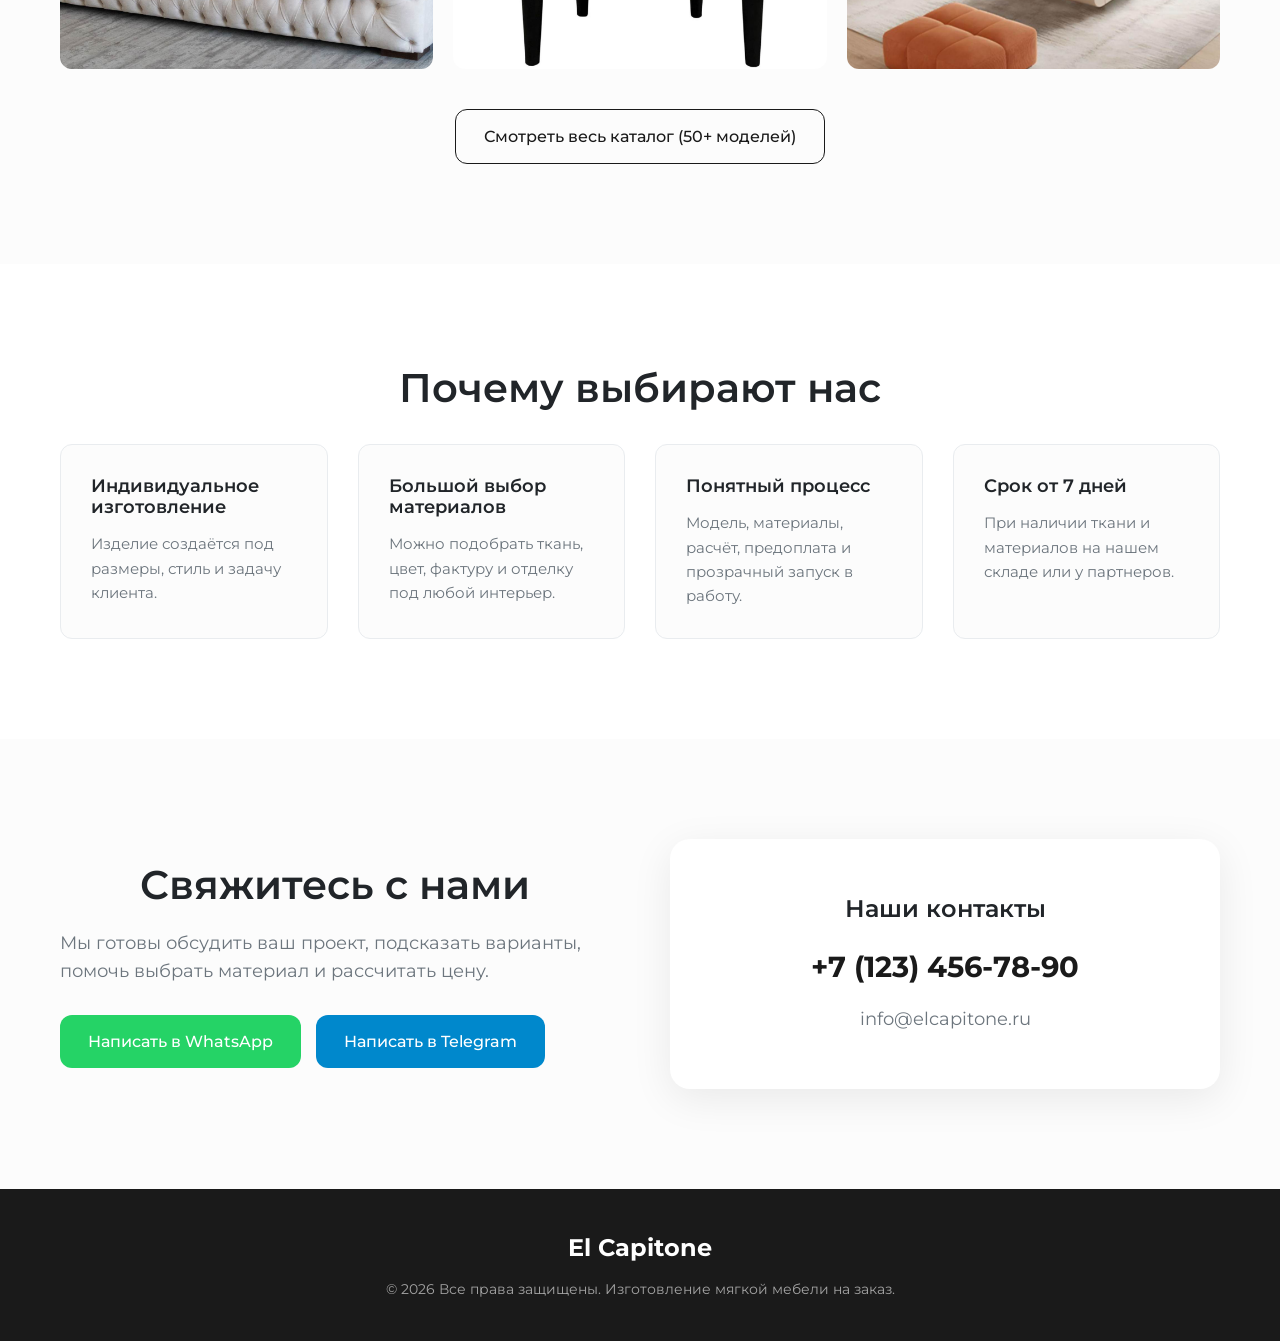
==== commit 2fa540d4: "Fixed 'Get exact calculation' button: now scrolls to contacts like other CTA buttons" ====
--- a/index.html
+++ b/index.html
@@ -208,7 +208,7 @@
                     <li><span>Индивидуальные изделия</span> <span>по расчёту</span></li>
                 </ul>
                 <p class="pricing__note">Финальная стоимость зависит от размеров, модели, выбранной ткани, материалов и сложности работы. Сейчас действуют стартовые цены на первые заказы.</p>
-                <button class="btn btn-primary" data-modal="calc">Получить точный расчёт</button>
+                <a href="#contacts" class="btn btn-primary">Получить точный расчёт</a>
             </div>
         </div>
     </section>
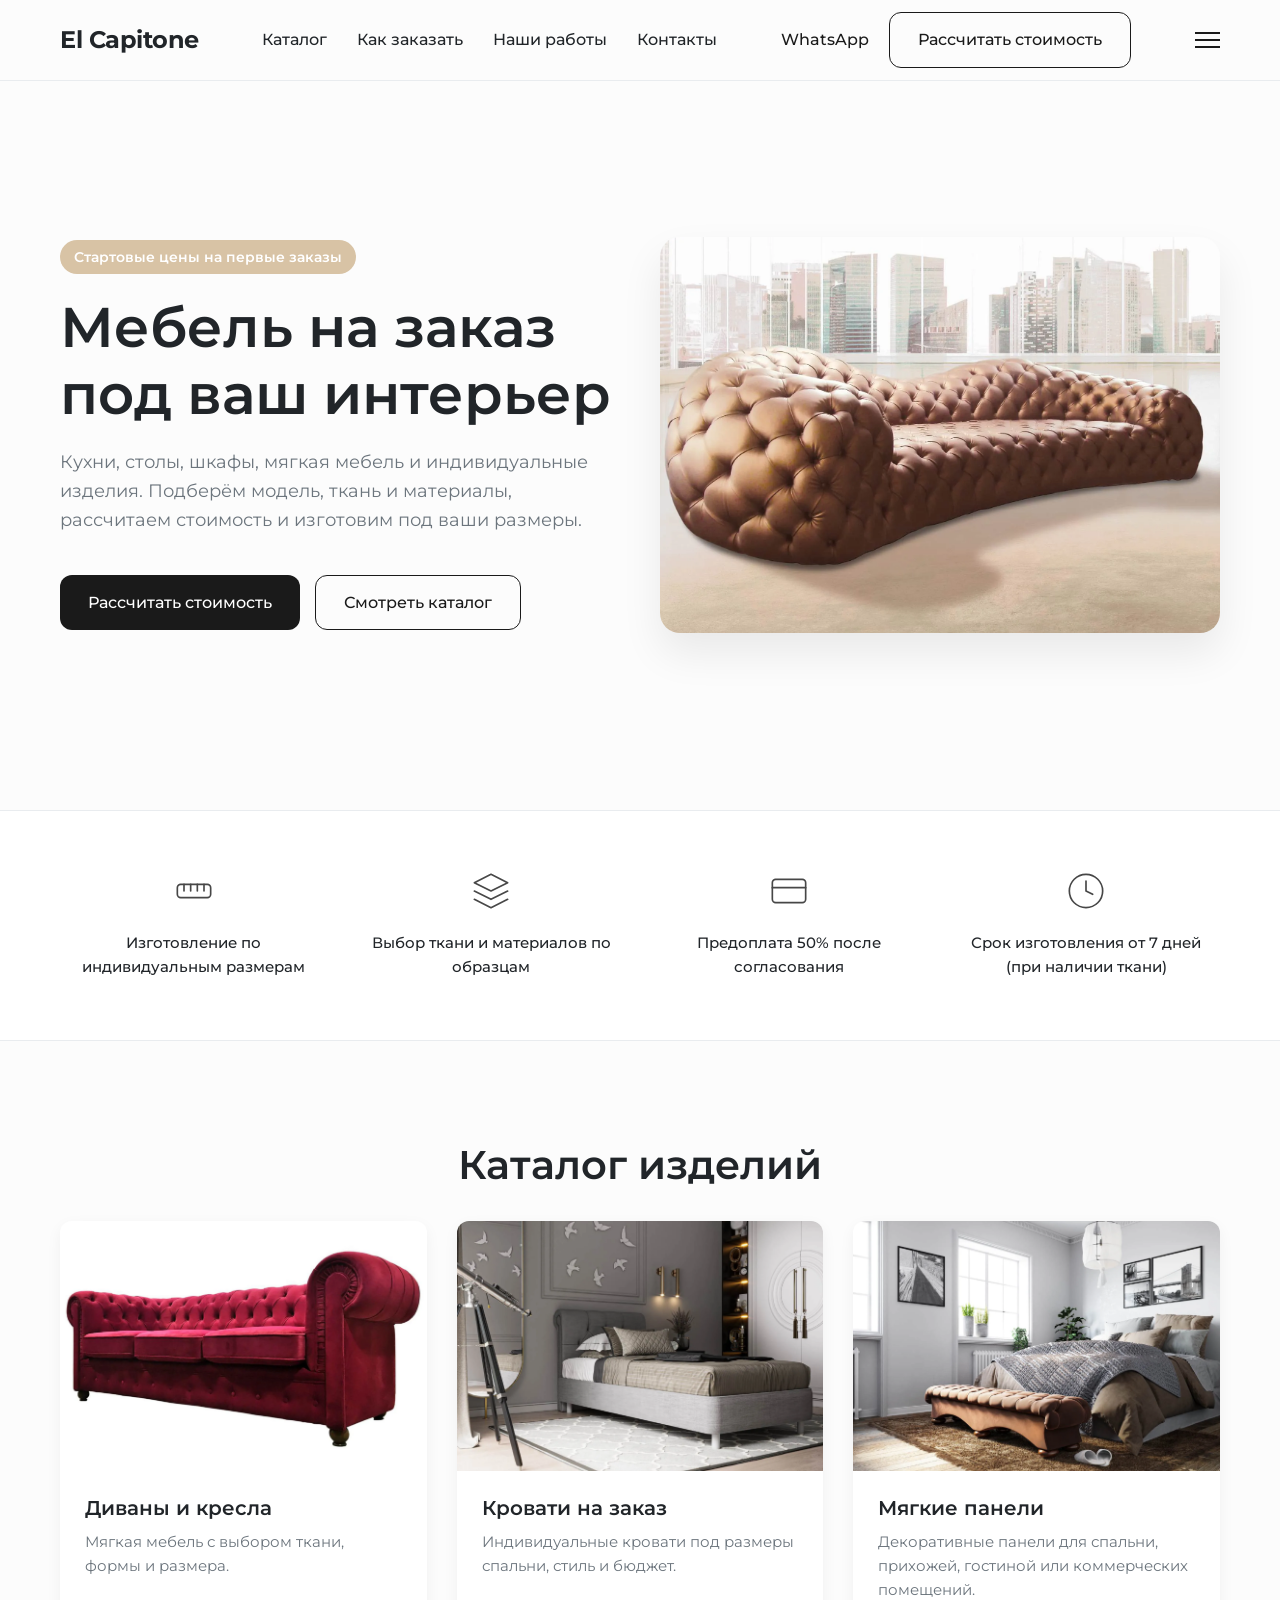
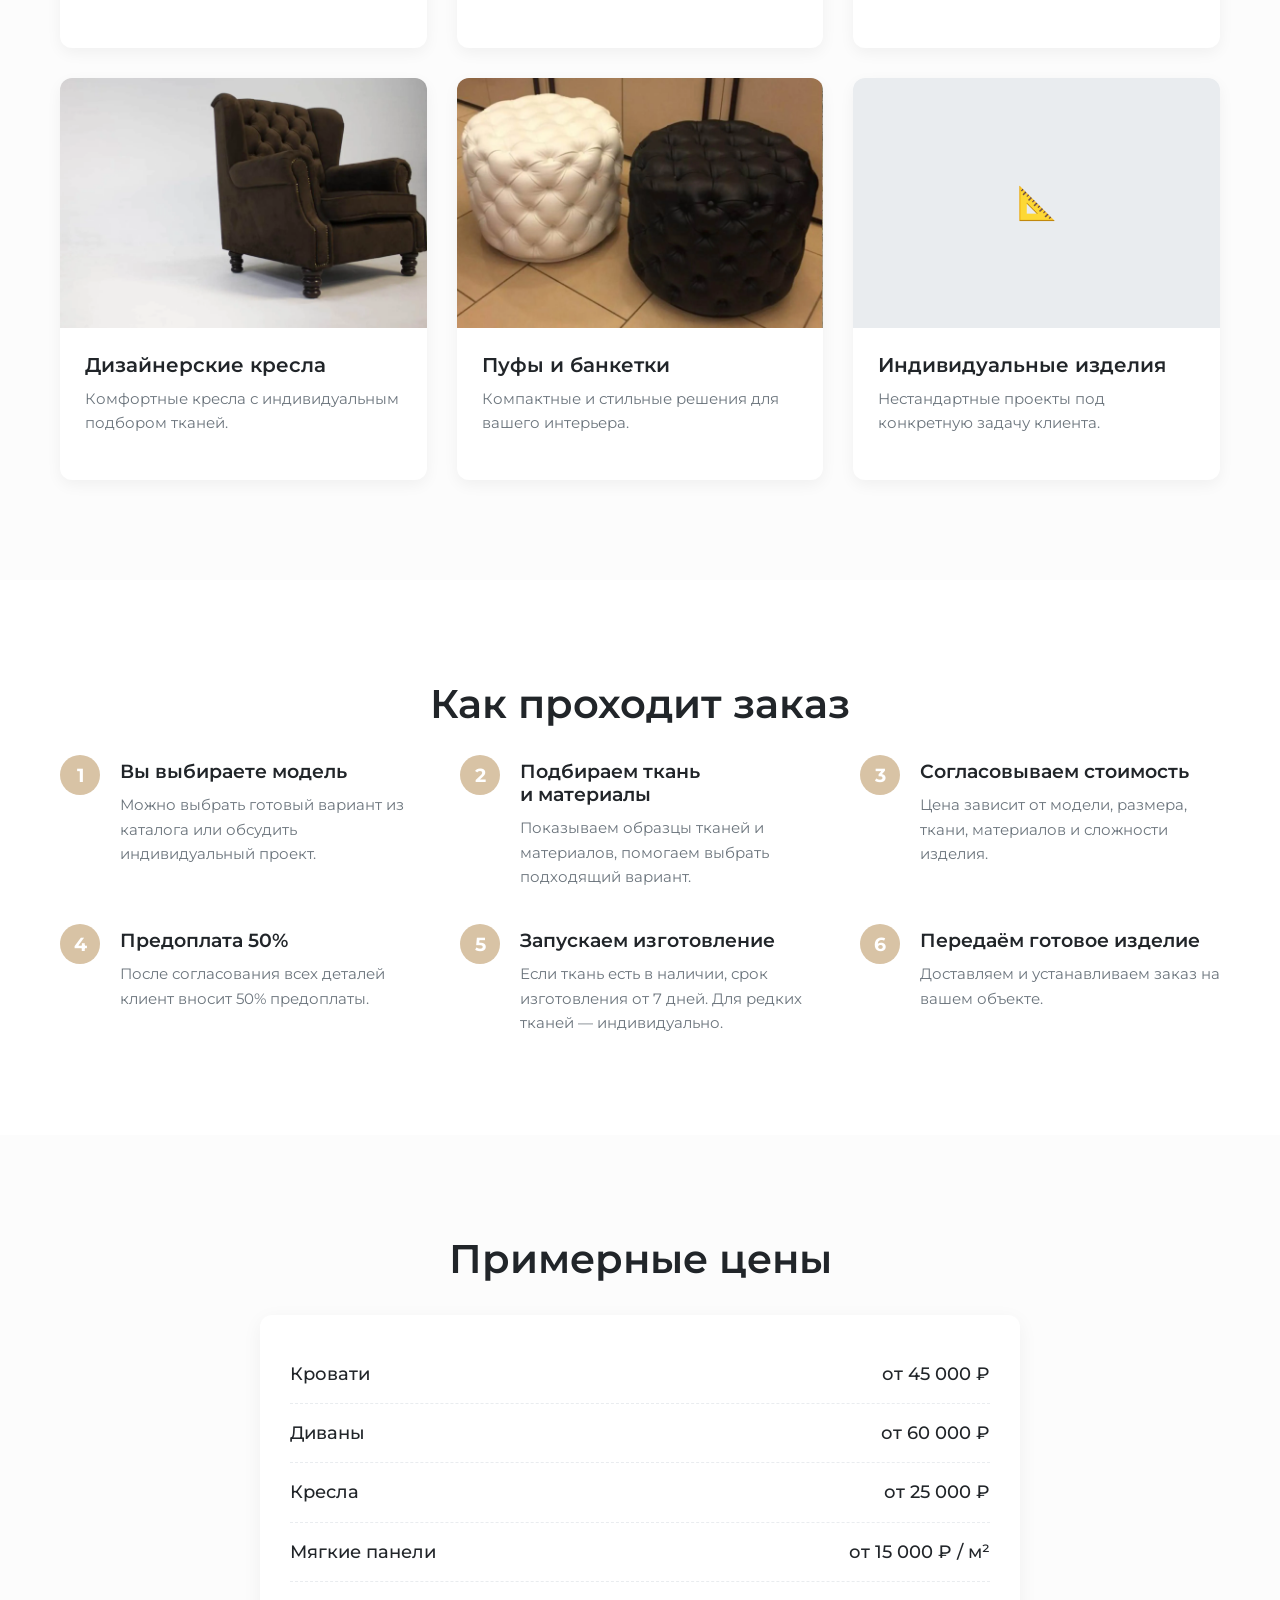
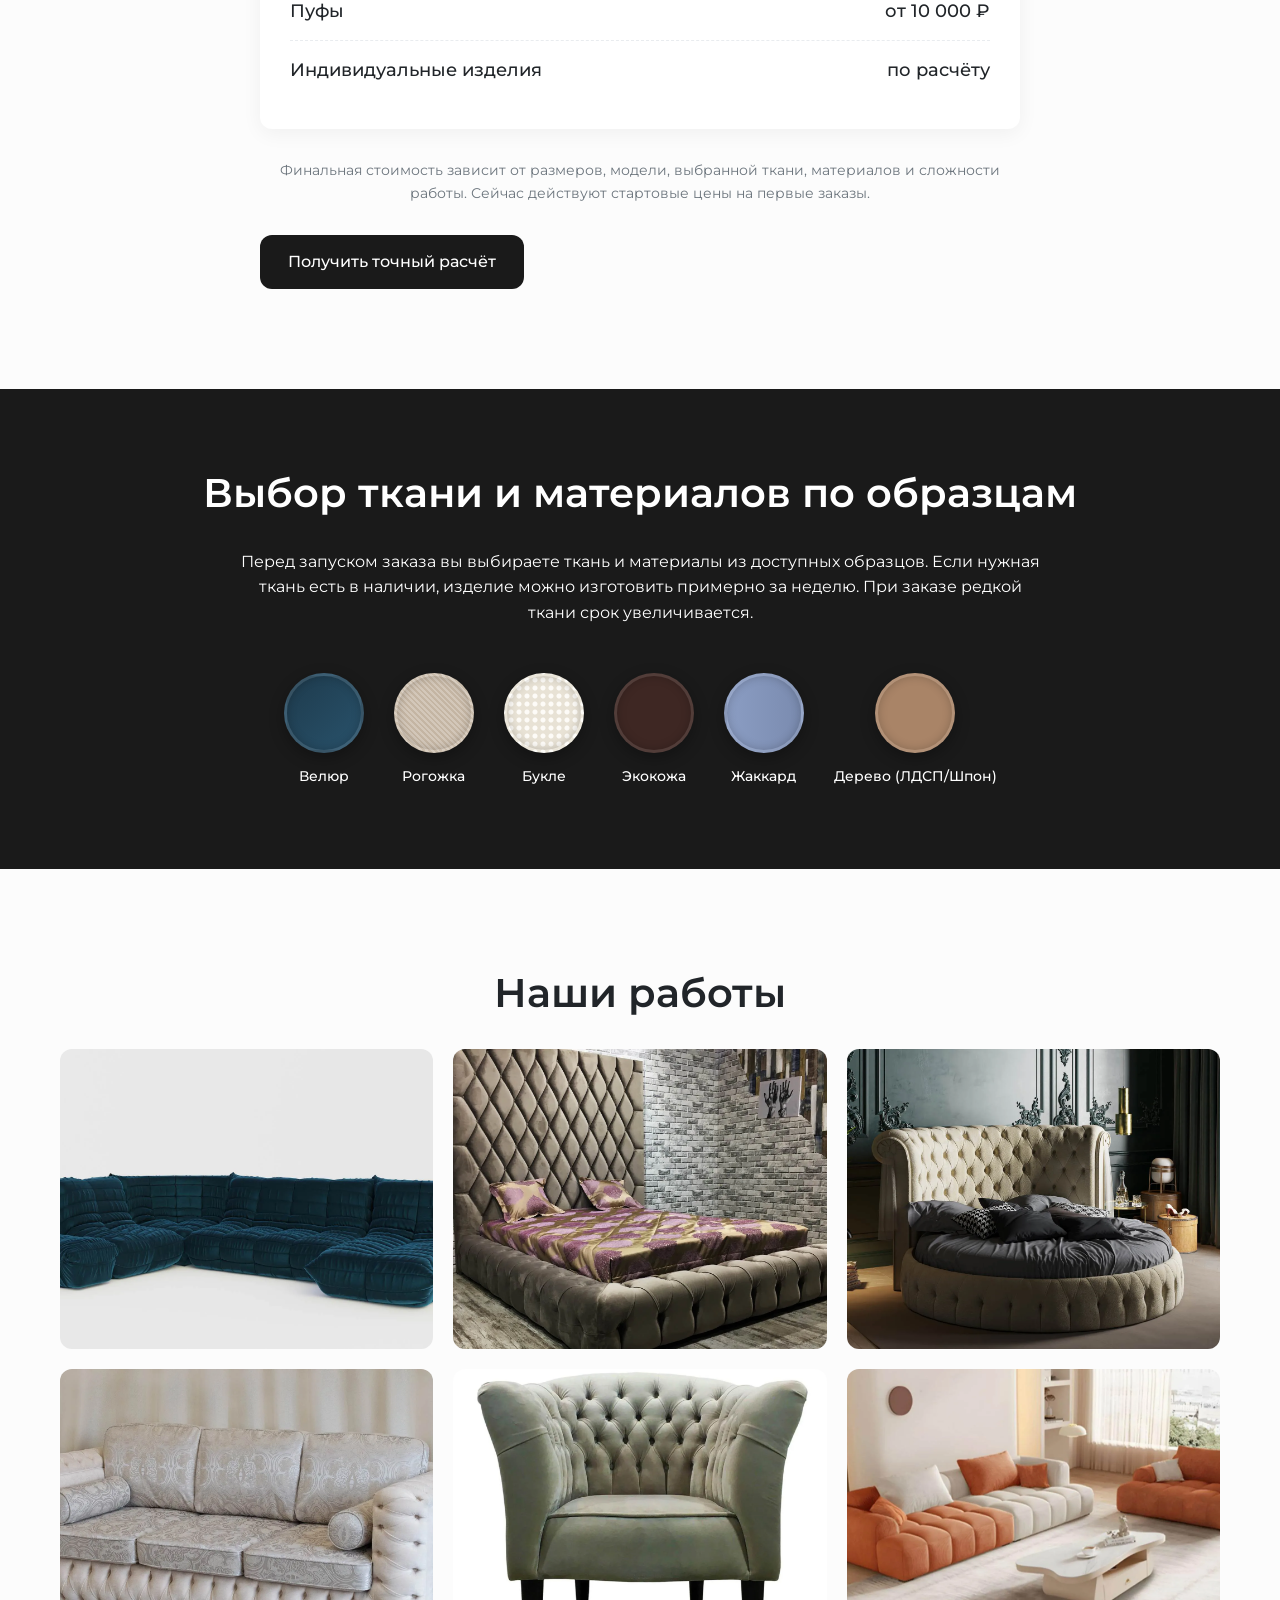
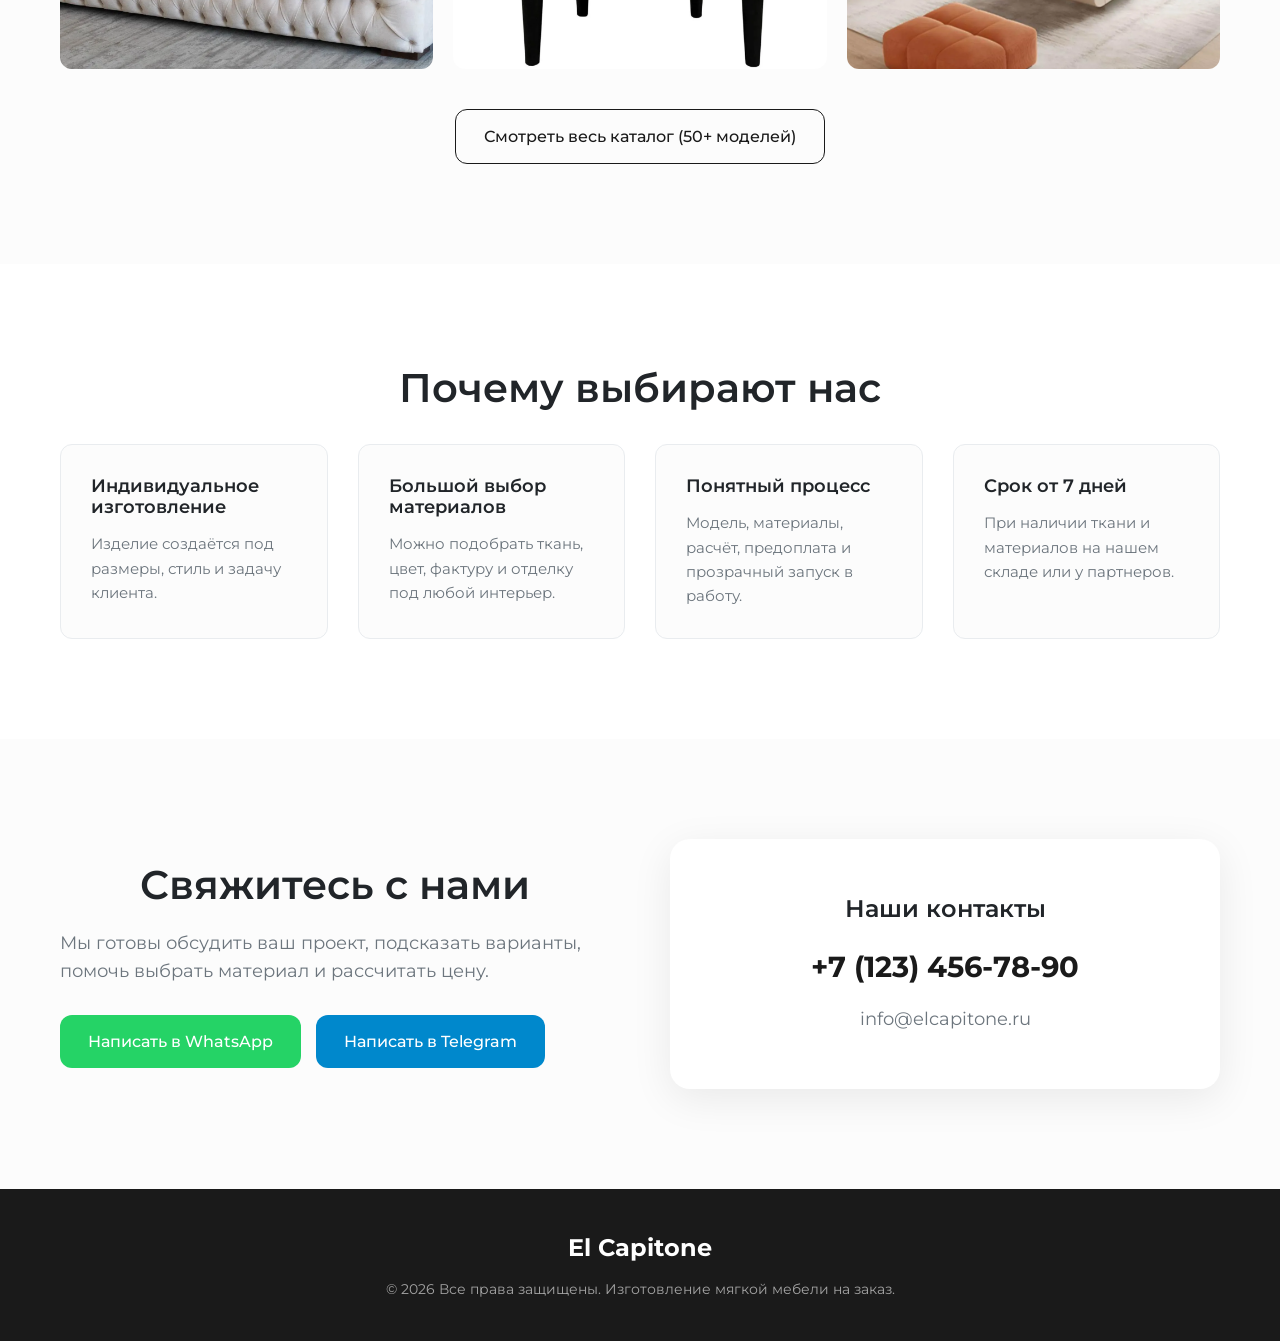
==== commit 77b8a8bd: "Optimize: converted images to WebP and updated index.html paths" ====
--- a/index.html
+++ b/index.html
@@ -45,7 +45,7 @@
                 </div>
             </div>
             <div class="hero__visual">
-                <img src="images/hero-bg.png" alt="Стильный интерьер с мебелью на заказ" fetchpriority="high">
+                <img src="images/hero-bg.webp" alt="Стильный интерьер с мебелью на заказ" fetchpriority="high">
             </div>
         </div>
     </section>
@@ -88,7 +88,7 @@
                 <!-- Категория 1 -->
                 <div class="catalog-card">
                     <div class="catalog-card__img-wrap">
-                        <img src="images/cat-sofa.png" alt="Диваны и кресла" loading="lazy">
+                        <img src="images/cat-sofa.webp" alt="Диваны и кресла" loading="lazy">
                     </div>
                     <div class="catalog-card__content">
                         <h3>Диваны и кресла</h3>
@@ -99,7 +99,7 @@
                 <!-- Категория 2 -->
                 <div class="catalog-card">
                     <div class="catalog-card__img-wrap">
-                        <img src="images/cat-bed.png" alt="Индивидуальные кухни" loading="lazy">
+                        <img src="images/cat-bed.webp" alt="Индивидуальные кухни" loading="lazy">
                     </div>
                     <div class="catalog-card__content">
                         <h3>Кровати на заказ</h3>
@@ -110,7 +110,7 @@
                 <!-- Категория 3 -->
                 <div class="catalog-card">
                     <div class="catalog-card__img-wrap">
-                        <img src="images/cat-panel.png" alt="Шкафы и системы хранения" loading="lazy">
+                        <img src="images/cat-panel.webp" alt="Шкафы и системы хранения" loading="lazy">
                     </div>
                     <div class="catalog-card__content">
                         <h3>Мягкие панели</h3>
@@ -121,7 +121,7 @@
                 <!-- Категория 4 -->
                 <div class="catalog-card">
                     <div class="catalog-card__img-wrap">
-                        <img src="images/cat-armchair.png" alt="Столы" loading="lazy">
+                        <img src="images/cat-armchair.webp" alt="Столы" loading="lazy">
                     </div>
                     <div class="catalog-card__content">
                         <h3>Дизайнерские кресла</h3>
@@ -132,7 +132,7 @@
                 <!-- Категория 5 -->
                 <div class="catalog-card">
                     <div class="catalog-card__img-wrap">
-                        <img src="images/cat-pouf.png" alt="Мягкие панели" loading="lazy">
+                        <img src="images/cat-pouf.webp" alt="Мягкие панели" loading="lazy">
                     </div>
                     <div class="catalog-card__content">
                         <h3>Пуфы и банкетки</h3>
@@ -236,37 +236,37 @@
             <h2 class="section-title">Наши работы</h2>
             <div class="portfolio__grid">
                 <div class="portfolio-item lightbox-trigger">
-                    <img src="images/port-1.png" alt="Диван на заказ" loading="lazy">
+                    <img src="images/port-1.webp" alt="Диван на заказ" loading="lazy">
                     <div class="portfolio-item__overlay">
                         <span>Диван на заказ</span>
                     </div>
                 </div>
                 <div class="portfolio-item lightbox-trigger">
-                    <img src="images/port-2.png" alt="Мягкие панели" loading="lazy">
+                    <img src="images/port-2.webp" alt="Мягкие панели" loading="lazy">
                     <div class="portfolio-item__overlay">
                         <span>Мягкая кровать</span>
                     </div>
                 </div>
                 <div class="portfolio-item lightbox-trigger">
-                    <img src="images/port-3.png" alt="Индивидуальный проект" loading="lazy">
+                    <img src="images/port-3.webp" alt="Индивидуальный проект" loading="lazy">
                     <div class="portfolio-item__overlay">
                         <span>Индивидуальный проект</span>
                     </div>
                 </div>
                 <div class="portfolio-item lightbox-trigger">
-                    <img src="images/port-4.png" alt="Современная кухня" loading="lazy">
+                    <img src="images/port-4.webp" alt="Современная кухня" loading="lazy">
                     <div class="portfolio-item__overlay">
                         <span>Модульный диван</span>
                     </div>
                 </div>
                 <div class="portfolio-item lightbox-trigger">
-                    <img src="images/port-5.png" alt="Встроенный шкаф" loading="lazy">
+                    <img src="images/port-5.webp" alt="Встроенный шкаф" loading="lazy">
                     <div class="portfolio-item__overlay">
                         <span>Мягкие кресла</span>
                     </div>
                 </div>
                 <div class="portfolio-item lightbox-trigger">
-                    <img src="images/port-6.png" alt="Обеденный стол" loading="lazy">
+                    <img src="images/port-6.webp" alt="Обеденный стол" loading="lazy">
                     <div class="portfolio-item__overlay">
                         <span>Кровать с мягким изголовьем</span>
                     </div>
--- a/css/style_v1.css
+++ b/css/style_v1.css
@@ -160,9 +160,8 @@
     align-items: center;
     gap: 20px;
 }
-
 .menu-toggle {
-    display: none;
+    display: flex;
     flex-direction: column;
     gap: 5px;
     background: none;
@@ -177,6 +176,10 @@
     transition: var(--transition);
 }
 
+/* Burger X Animation */
+.menu-toggle.active span:nth-child(1) { transform: translateY(7px) rotate(45deg); }
+.menu-toggle.active span:nth-child(2) { opacity: 0; }
+.menu-toggle.active span:nth-child(3) { transform: translateY(-7px) rotate(-45deg); }
 /* Hero */
 .hero {
     padding: 140px 0 80px;
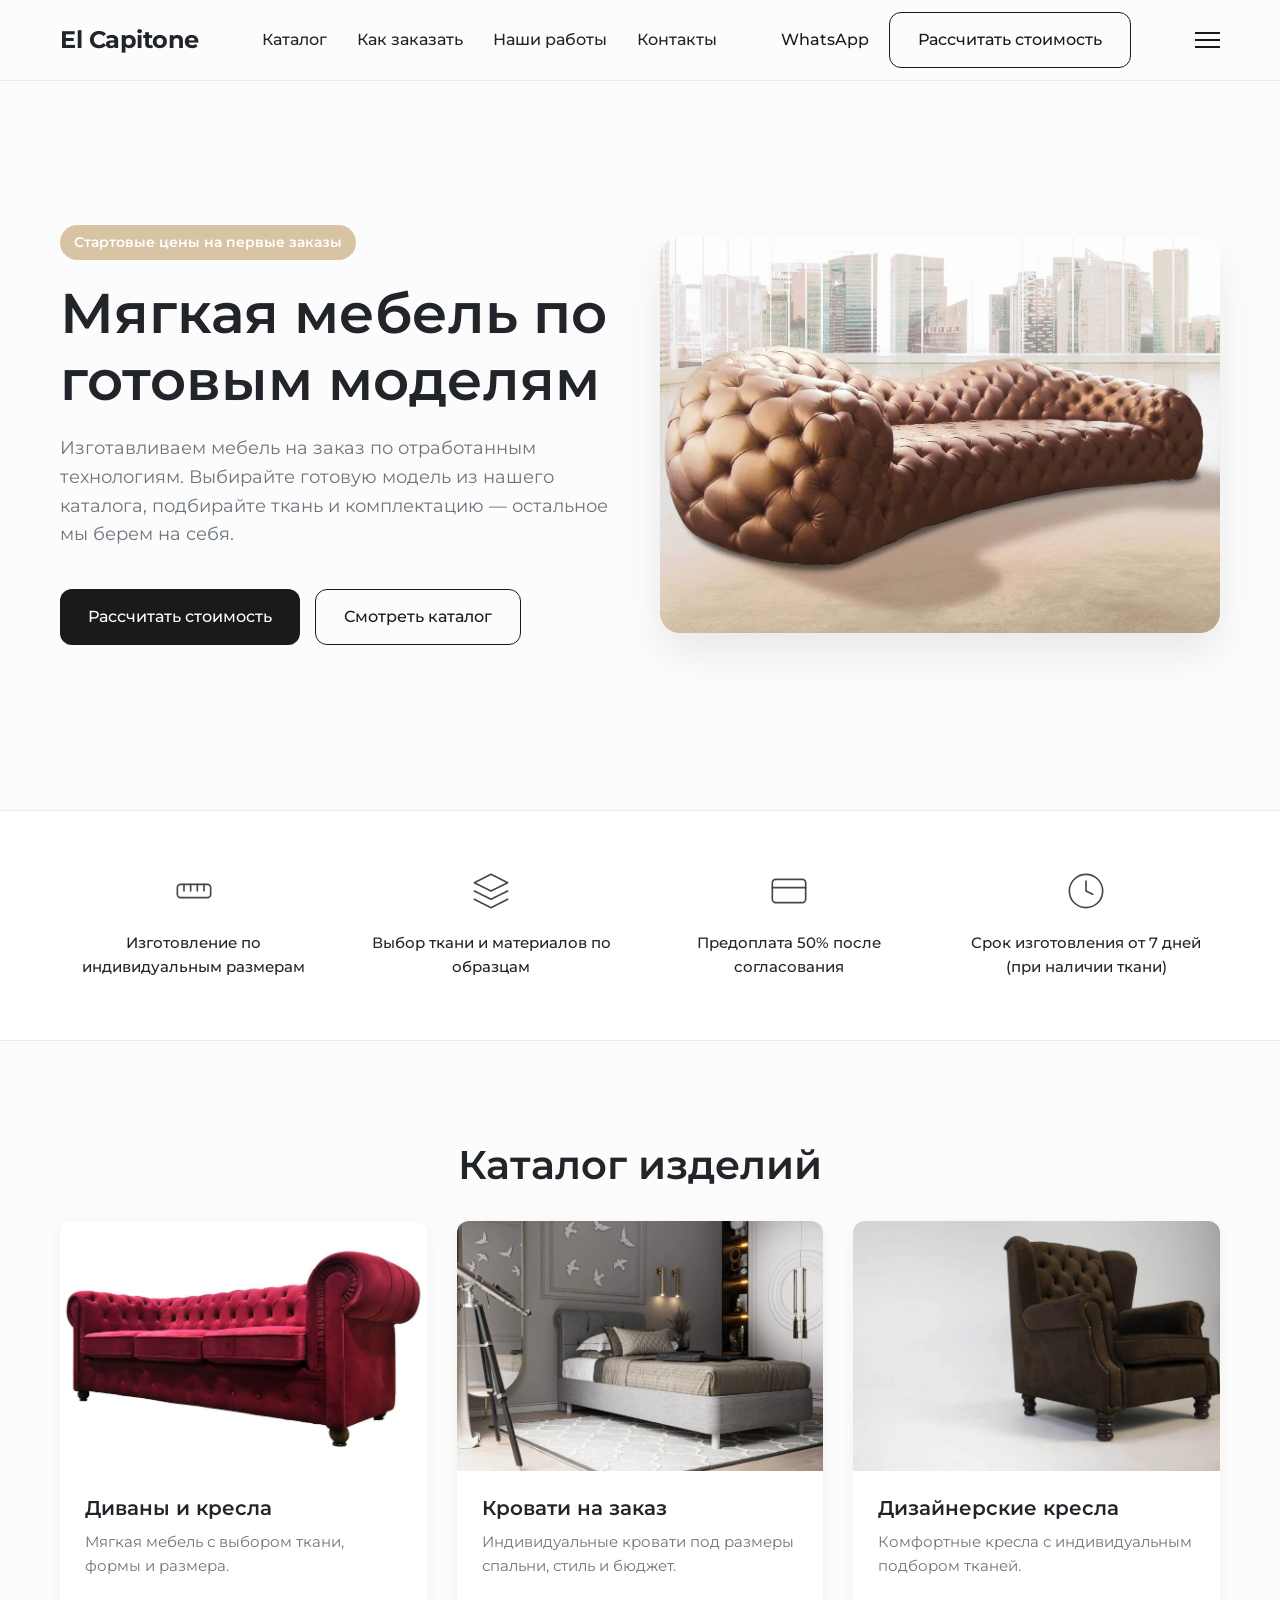
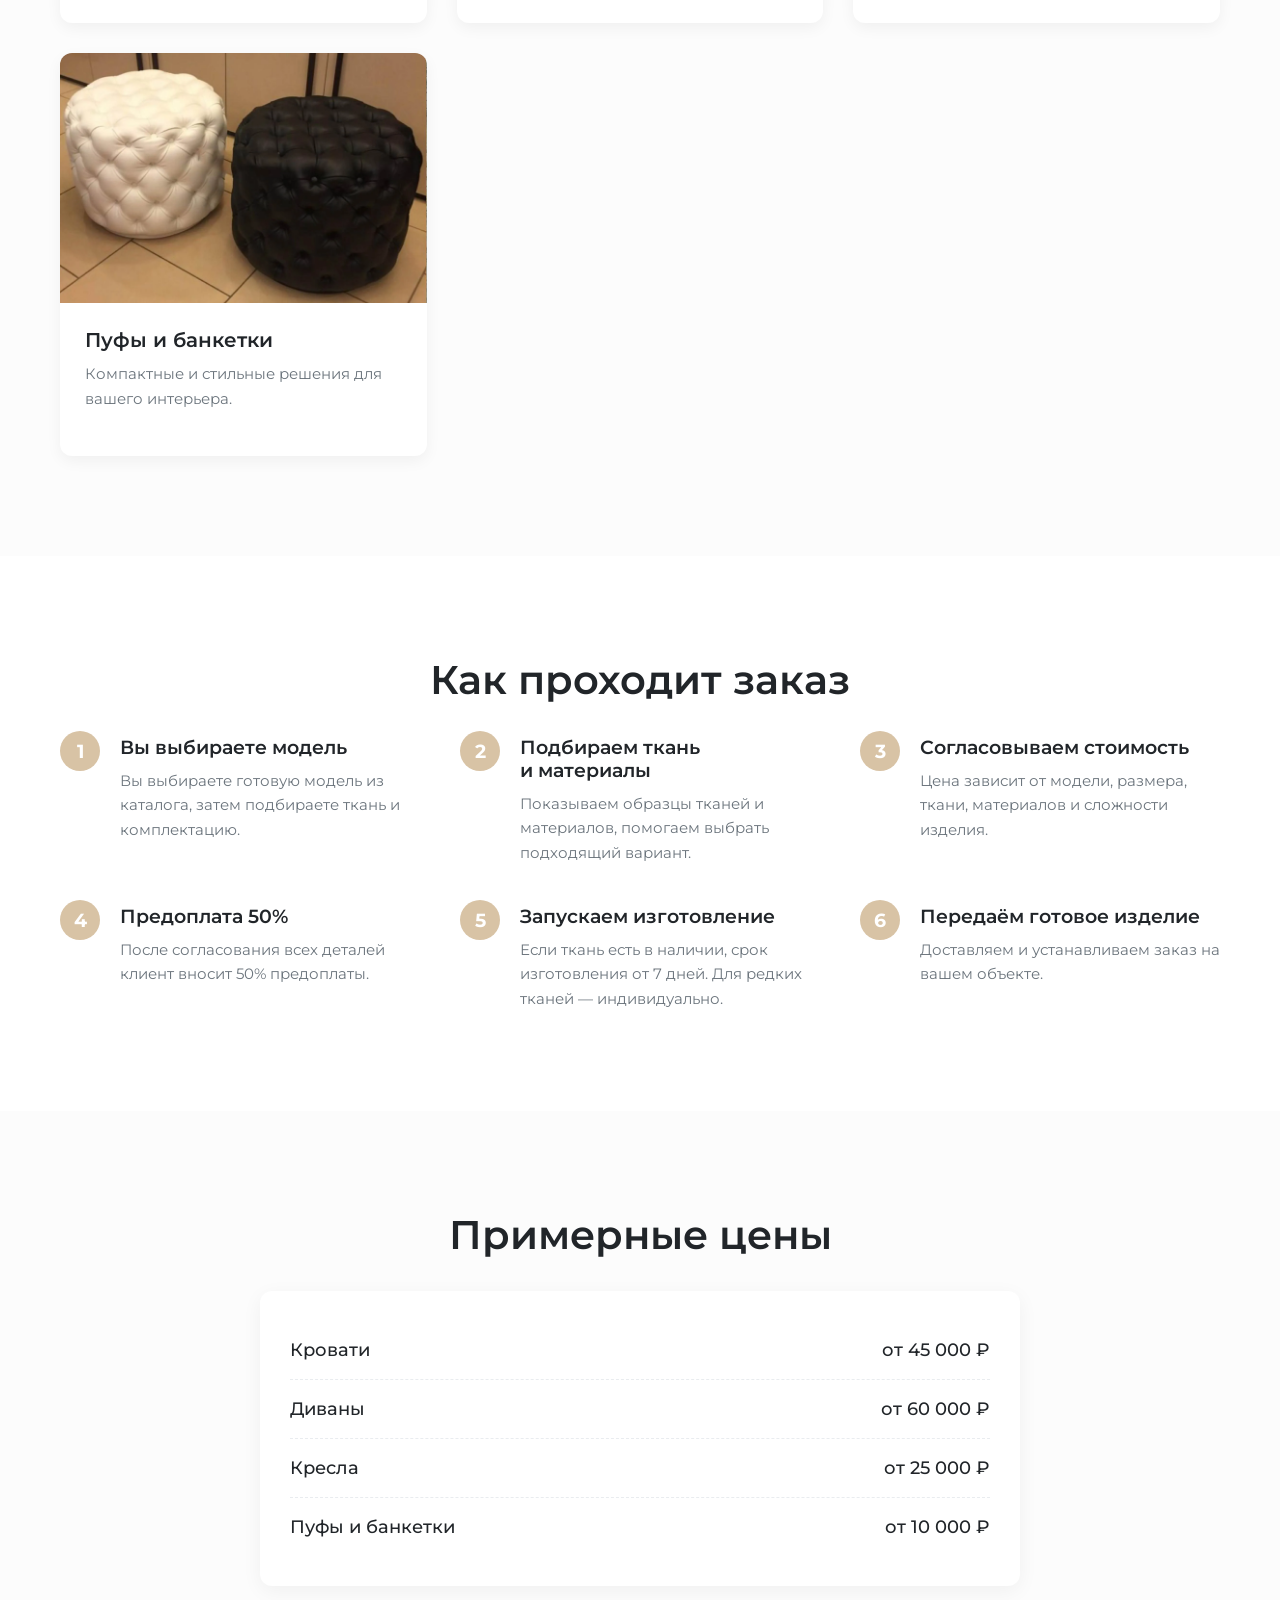
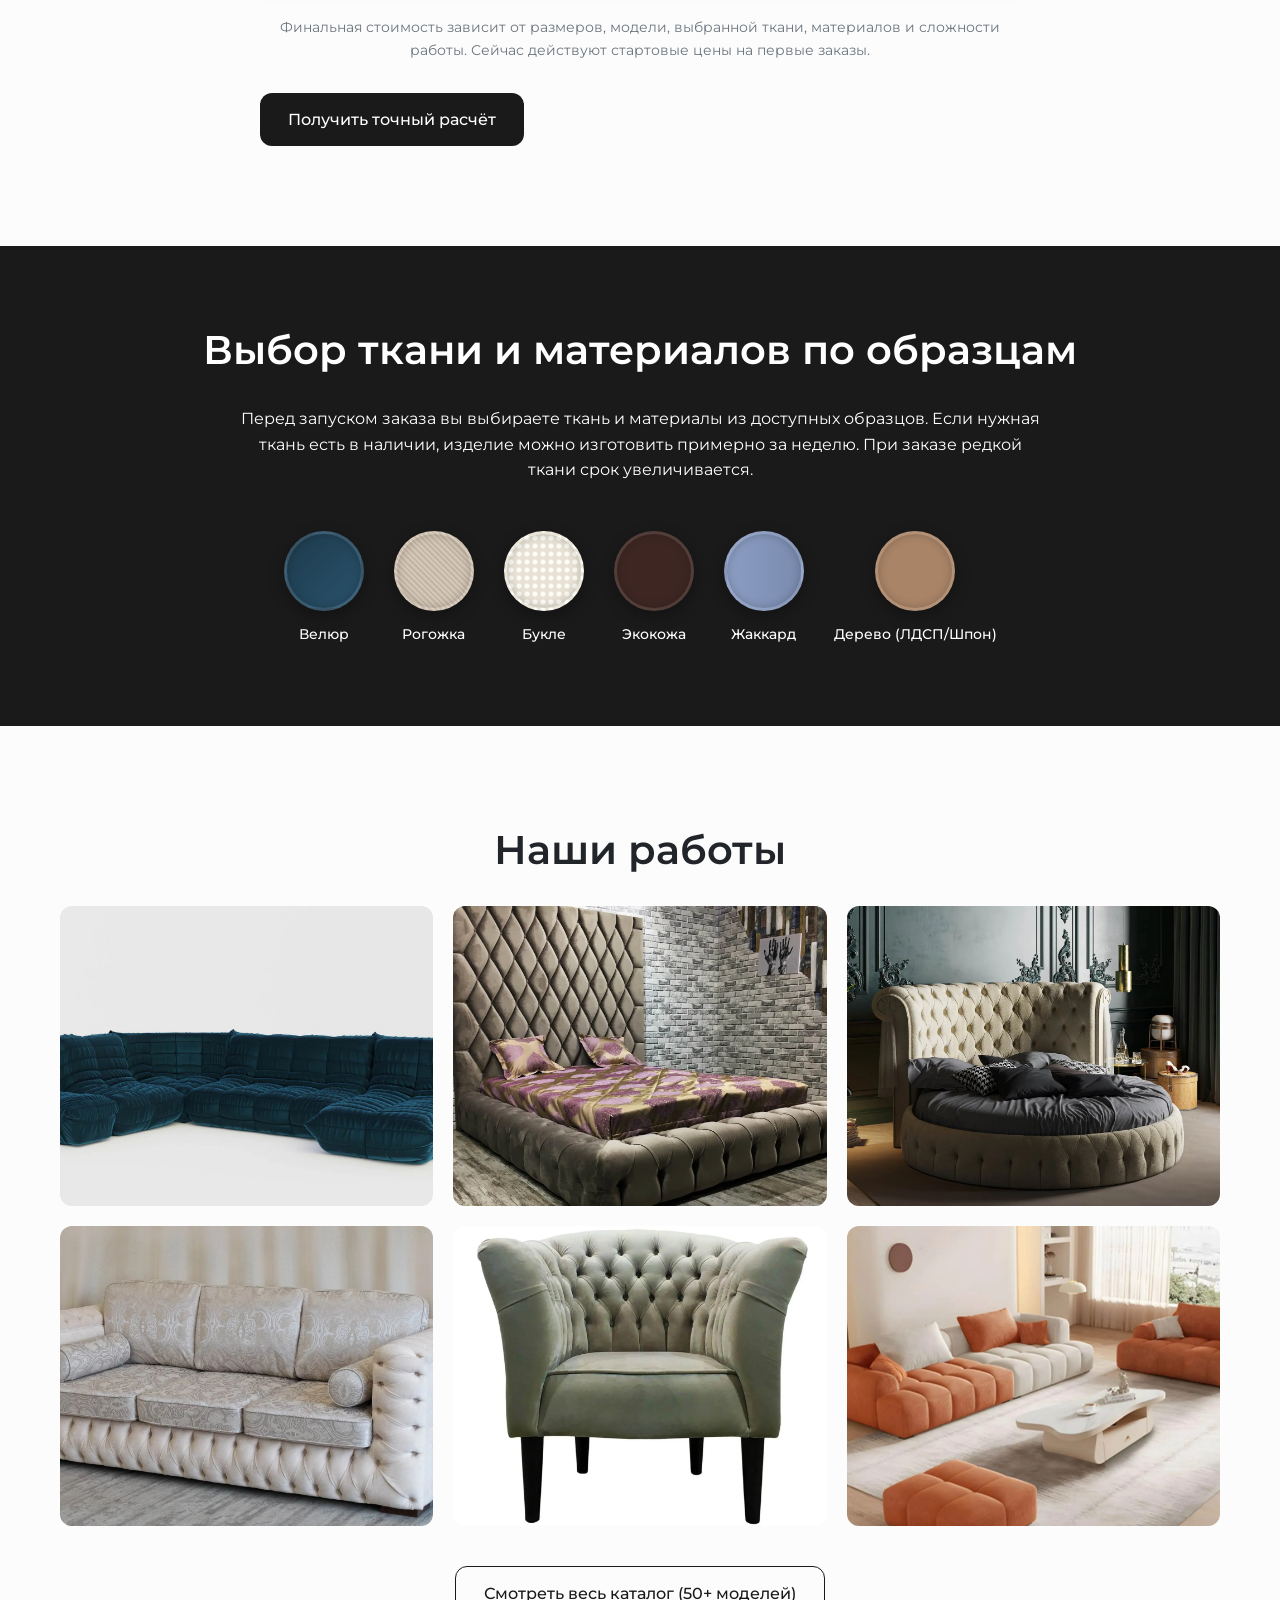
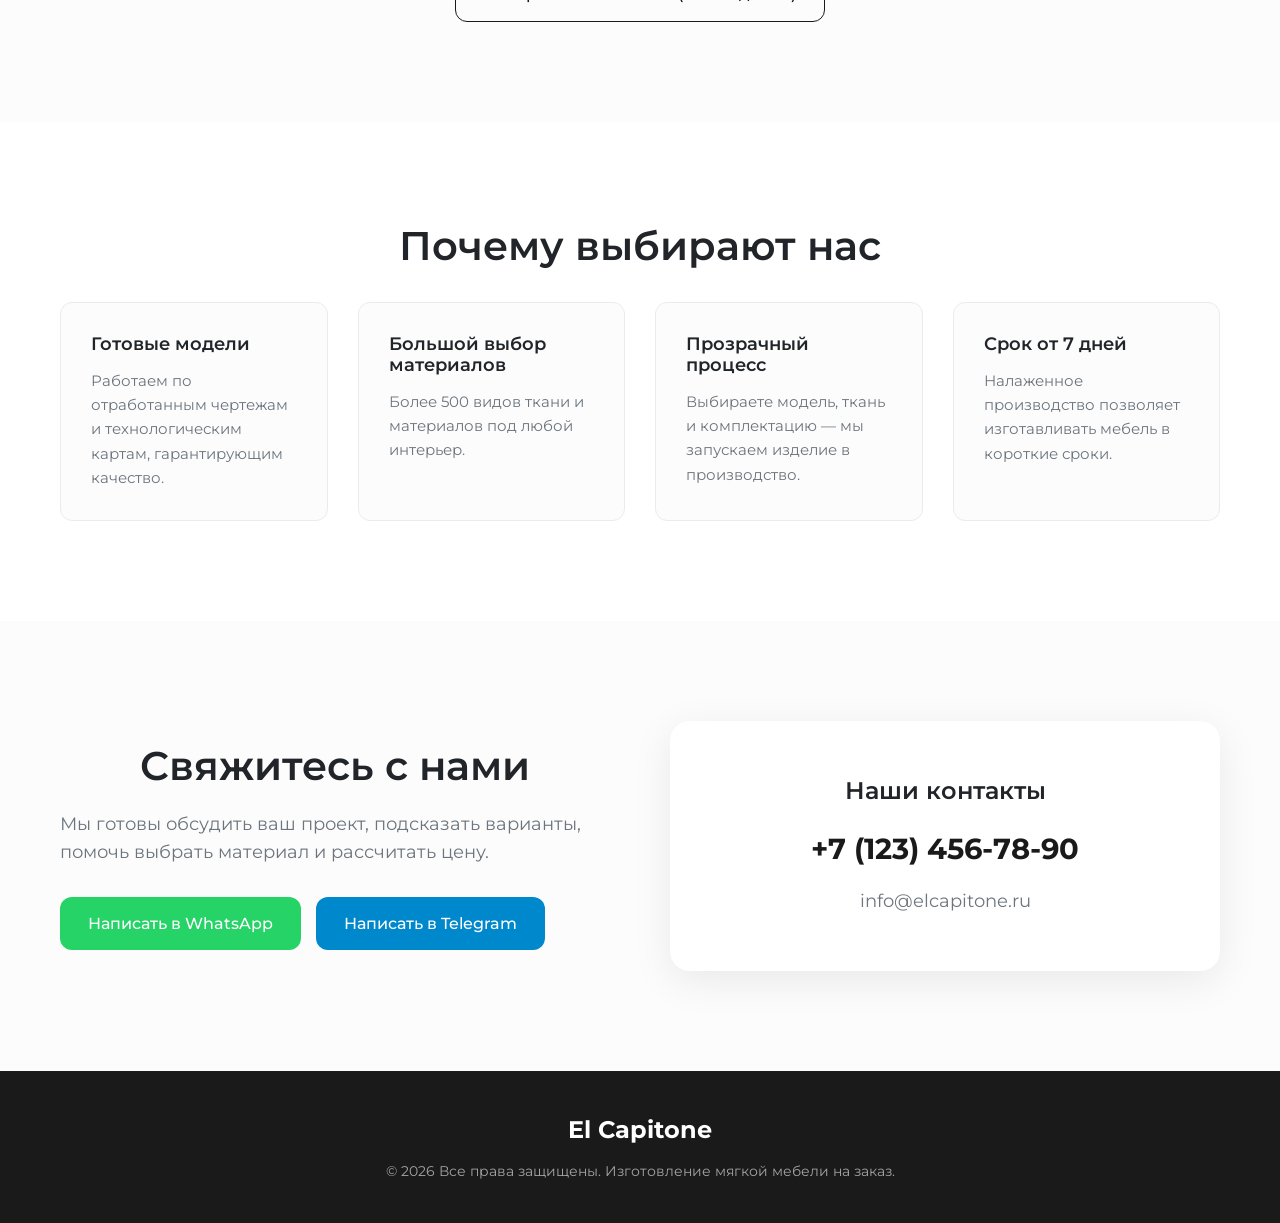
==== commit cc714de4: "Repositioning: Removed custom/panel items, updated pricing, and rephrased content to focus on model-" ====
--- a/index.html
+++ b/index.html
@@ -37,8 +37,8 @@
         <div class="container hero__inner">
             <div class="hero__content">
                 <div class="hero__badge">Стартовые цены на первые заказы</div>
-                <h1 class="hero__title">Мебель на заказ под ваш интерьер</h1>
-                <p class="hero__subtitle">Кухни, столы, шкафы, мягкая мебель и индивидуальные изделия. Подберём модель, ткань и материалы, рассчитаем стоимость и изготовим под ваши размеры.</p>
+                <h1 class="hero__title">Мягкая мебель по готовым моделям</h1>
+                <p class="hero__subtitle">Изготавливаем мебель на заказ по отработанным технологиям. Выбирайте готовую модель из нашего каталога, подбирайте ткань и комплектацию — остальное мы берем на себя.</p>
                 <div class="hero__buttons">
                     <a href="#contacts" class="btn btn-primary">Рассчитать стоимость</a>
                     <a href="#catalog" class="btn btn-outline">Смотреть каталог</a>
@@ -99,7 +99,7 @@
                 <!-- Категория 2 -->
                 <div class="catalog-card">
                     <div class="catalog-card__img-wrap">
-                        <img src="images/cat-bed.webp" alt="Индивидуальные кухни" loading="lazy">
+                        <img src="images/cat-bed.webp" alt="Кровати" loading="lazy">
                     </div>
                     <div class="catalog-card__content">
                         <h3>Кровати на заказ</h3>
@@ -107,21 +107,10 @@
                         
                     </div>
                 </div>
-                <!-- Категория 3 -->
-                <div class="catalog-card">
-                    <div class="catalog-card__img-wrap">
-                        <img src="images/cat-panel.webp" alt="Шкафы и системы хранения" loading="lazy">
-                    </div>
-                    <div class="catalog-card__content">
-                        <h3>Мягкие панели</h3>
-                        <p>Декоративные панели для спальни, прихожей, гостиной или коммерческих помещений.</p>
-                        
-                    </div>
-                </div>
                 <!-- Категория 4 -->
                 <div class="catalog-card">
                     <div class="catalog-card__img-wrap">
-                        <img src="images/cat-armchair.webp" alt="Столы" loading="lazy">
+                        <img src="images/cat-armchair.webp" alt="Кресла" loading="lazy">
                     </div>
                     <div class="catalog-card__content">
                         <h3>Дизайнерские кресла</h3>
@@ -132,7 +121,7 @@
                 <!-- Категория 5 -->
                 <div class="catalog-card">
                     <div class="catalog-card__img-wrap">
-                        <img src="images/cat-pouf.webp" alt="Мягкие панели" loading="lazy">
+                        <img src="images/cat-pouf.webp" alt="Пуфы и банкетки" loading="lazy">
                     </div>
                     <div class="catalog-card__content">
                         <h3>Пуфы и банкетки</h3>
@@ -140,17 +129,6 @@
                         
                     </div>
                 </div>
-                <!-- Категория 6 -->
-                <div class="catalog-card">
-                    <div class="catalog-card__img-wrap">
-                        <div class="placeholder-img" style="background: #e9ecef; height: 100%; display: flex; align-items: center; justify-content: center; font-size: 2rem; color: #adb5bd;">📐</div>
-                    </div>
-                    <div class="catalog-card__content">
-                        <h3>Индивидуальные изделия</h3>
-                        <p>Нестандартные проекты под конкретную задачу клиента.</p>
-                        
-                    </div>
-                </div>
             </div>
         </div>
     </section>
@@ -163,7 +141,7 @@
                 <div class="step">
                     <div class="step__num">1</div>
                     <h3>Вы выбираете модель</h3>
-                    <p>Можно выбрать готовый вариант из каталога или обсудить индивидуальный проект.</p>
+                    <p>Вы выбираете готовую модель из каталога, затем подбираете ткань и комплектацию.</p>
                 </div>
                 <div class="step">
                     <div class="step__num">2</div>
@@ -203,9 +181,7 @@
                     <li><span>Кровати</span> <span>от 45 000 ₽</span></li>
                     <li><span>Диваны</span> <span>от 60 000 ₽</span></li>
                     <li><span>Кресла</span> <span>от 25 000 ₽</span></li>
-                    <li><span>Мягкие панели</span> <span>от 15 000 ₽ / м²</span></li>
-                    <li><span>Пуфы</span> <span>от 10 000 ₽</span></li>
-                    <li><span>Индивидуальные изделия</span> <span>по расчёту</span></li>
+                    <li><span>Пуфы и банкетки</span> <span>от 10 000 ₽</span></li>
                 </ul>
                 <p class="pricing__note">Финальная стоимость зависит от размеров, модели, выбранной ткани, материалов и сложности работы. Сейчас действуют стартовые цены на первые заказы.</p>
                 <a href="#contacts" class="btn btn-primary">Получить точный расчёт</a>
@@ -284,20 +260,20 @@
             <h2 class="section-title">Почему выбирают нас</h2>
             <div class="advantages__grid">
                 <div class="adv-card">
-                    <h4>Индивидуальное изготовление</h4>
-                    <p>Изделие создаётся под размеры, стиль и задачу клиента.</p>
+                    <h4>Готовые модели</h4>
+                    <p>Работаем по отработанным чертежам и технологическим картам, гарантирующим качество.</p>
                 </div>
                 <div class="adv-card">
                     <h4>Большой выбор материалов</h4>
-                    <p>Можно подобрать ткань, цвет, фактуру и отделку под любой интерьер.</p>
+                    <p>Более 500 видов ткани и материалов под любой интерьер.</p>
                 </div>
                 <div class="adv-card">
-                    <h4>Понятный процесс</h4>
-                    <p>Модель, материалы, расчёт, предоплата и прозрачный запуск в работу.</p>
+                    <h4>Прозрачный процесс</h4>
+                    <p>Выбираете модель, ткань и комплектацию — мы запускаем изделие в производство.</p>
                 </div>
                 <div class="adv-card">
                     <h4>Срок от 7 дней</h4>
-                    <p>При наличии ткани и материалов на нашем складе или у партнеров.</p>
+                    <p>Налаженное производство позволяет изготавливать мебель в короткие сроки.</p>
                 </div>
             </div>
         </div>
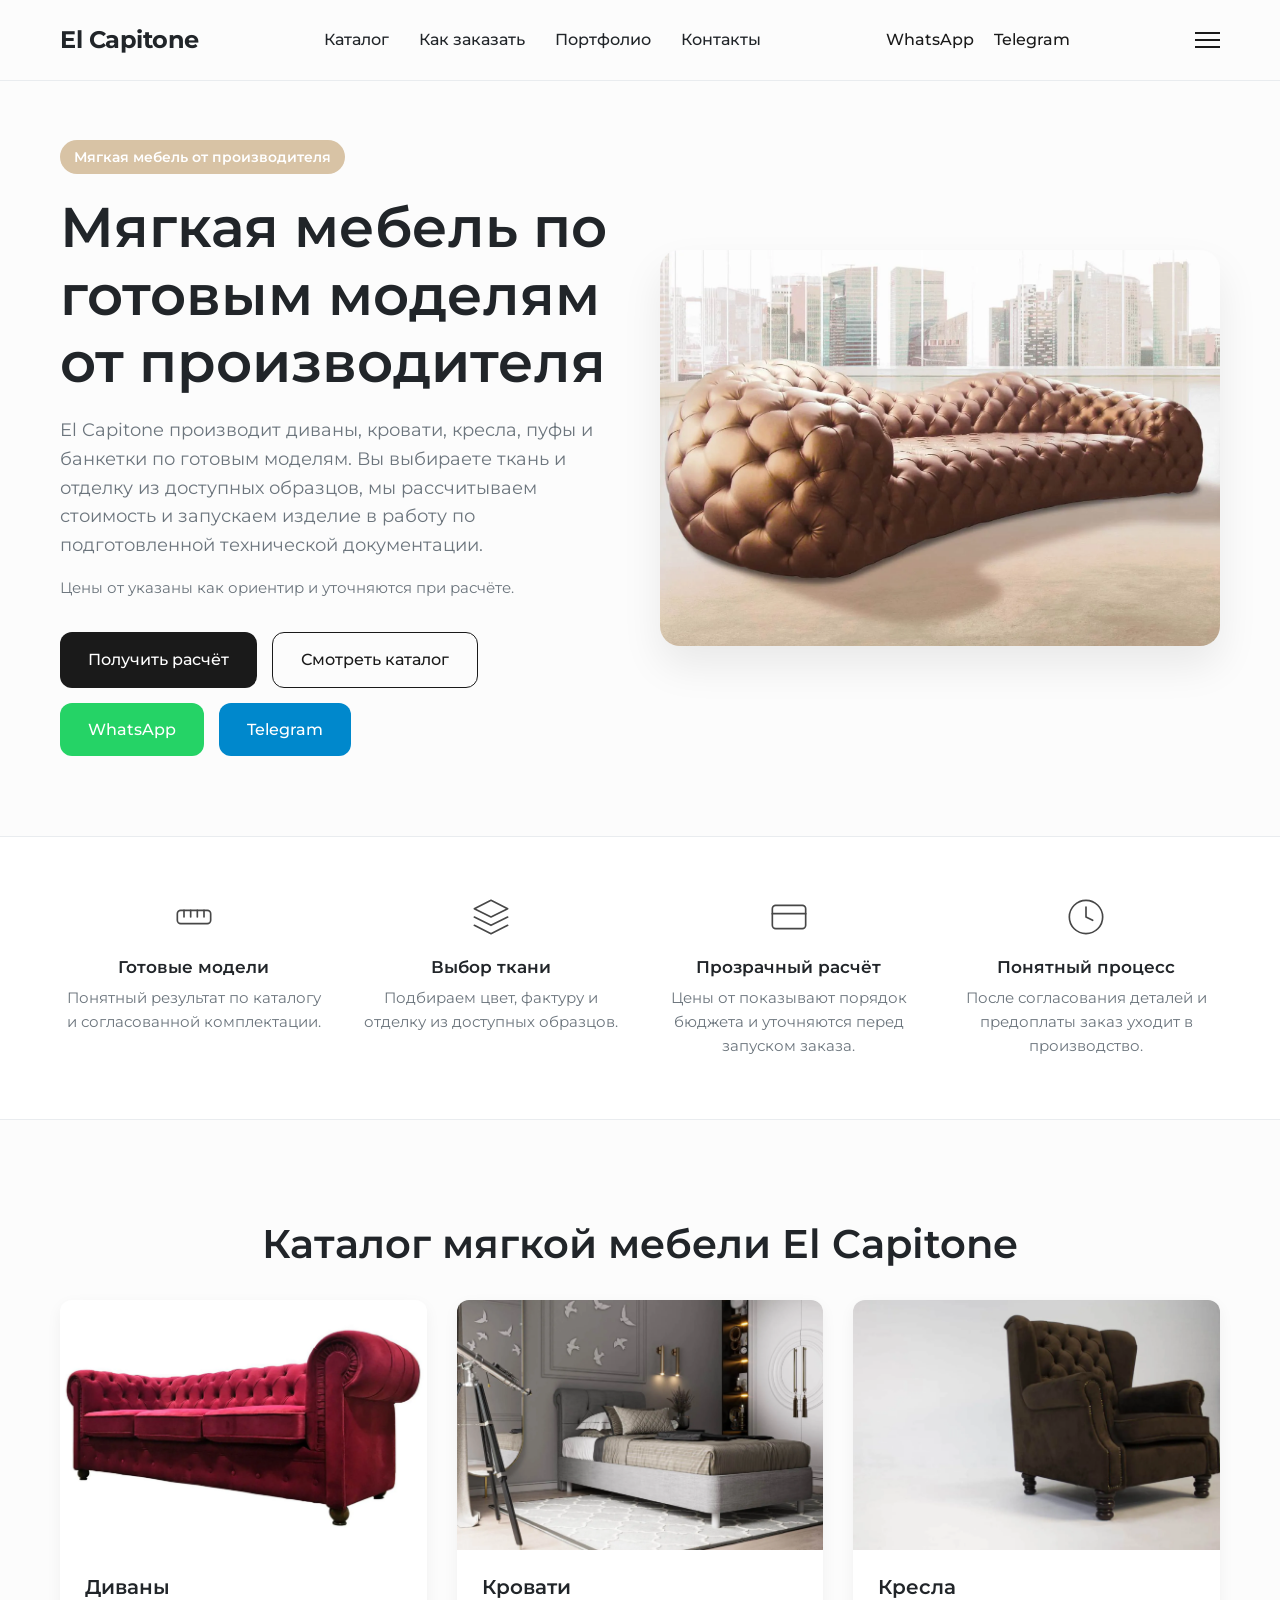
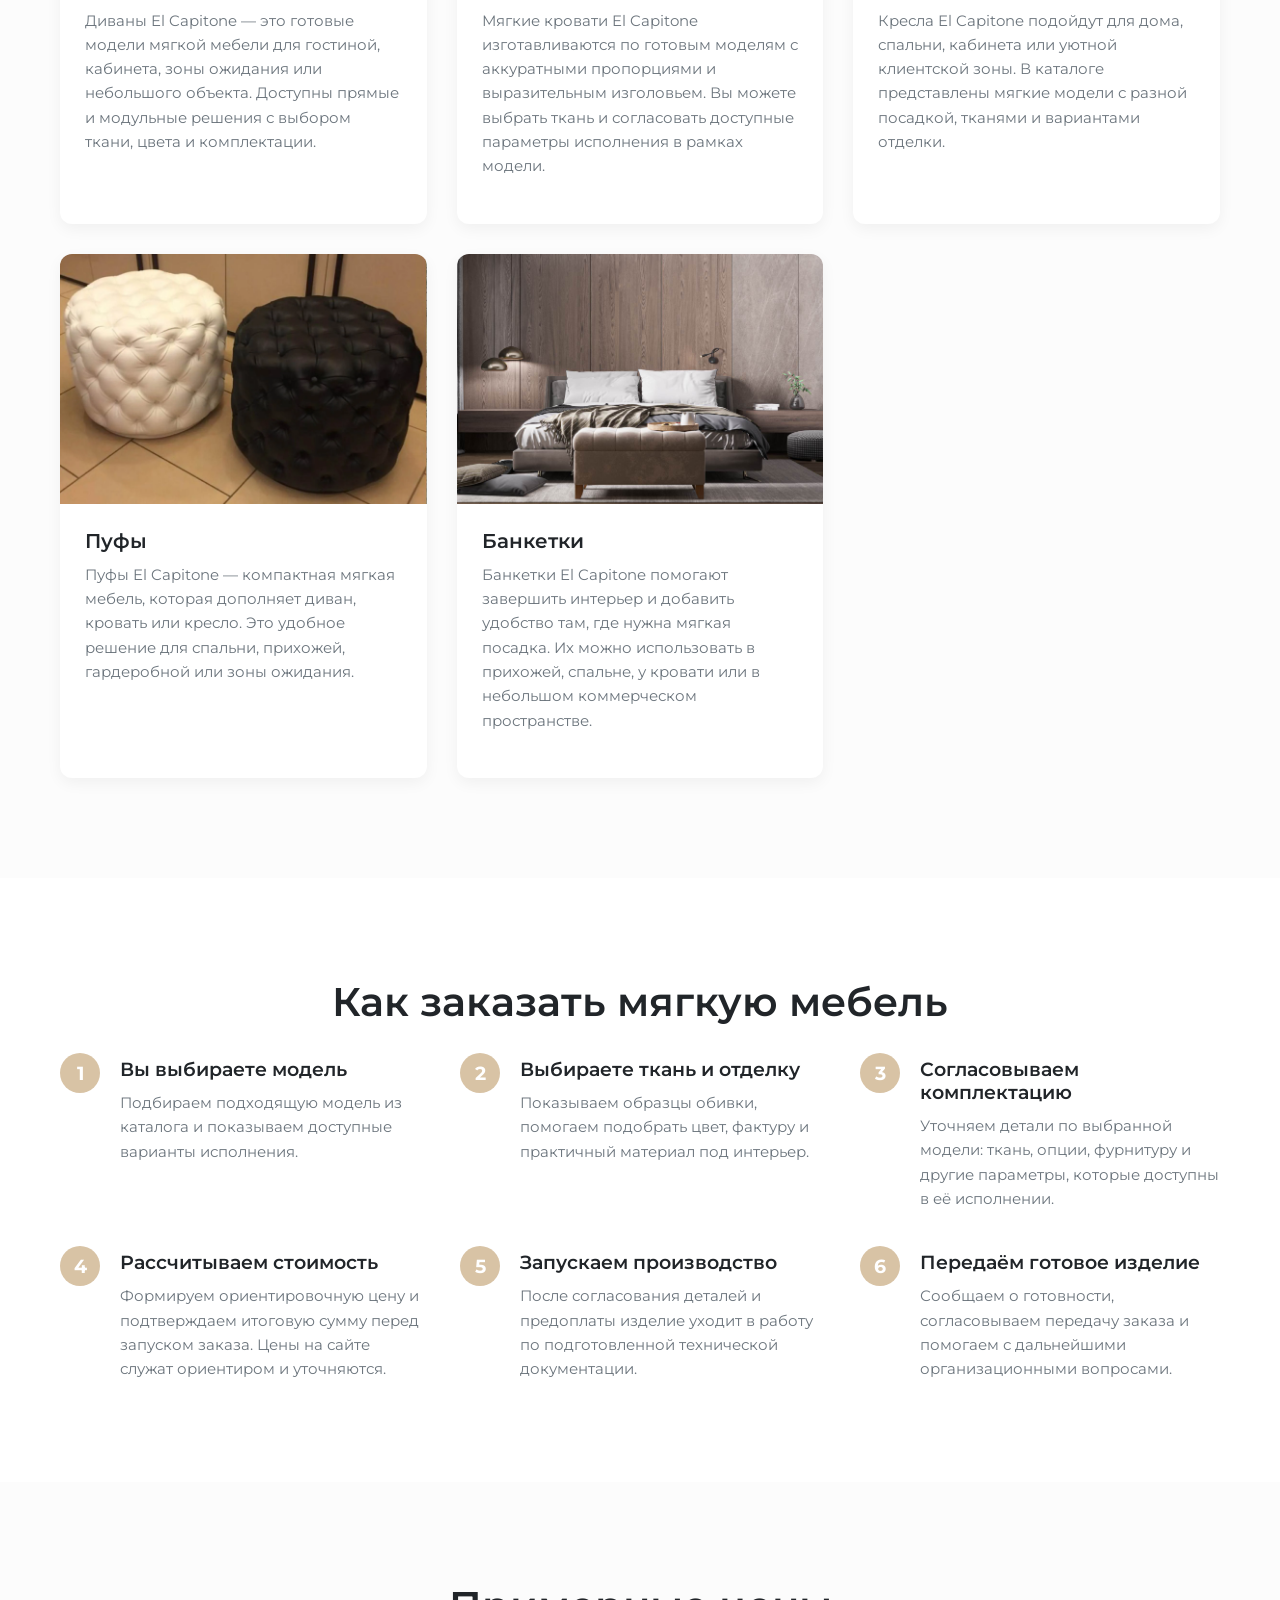
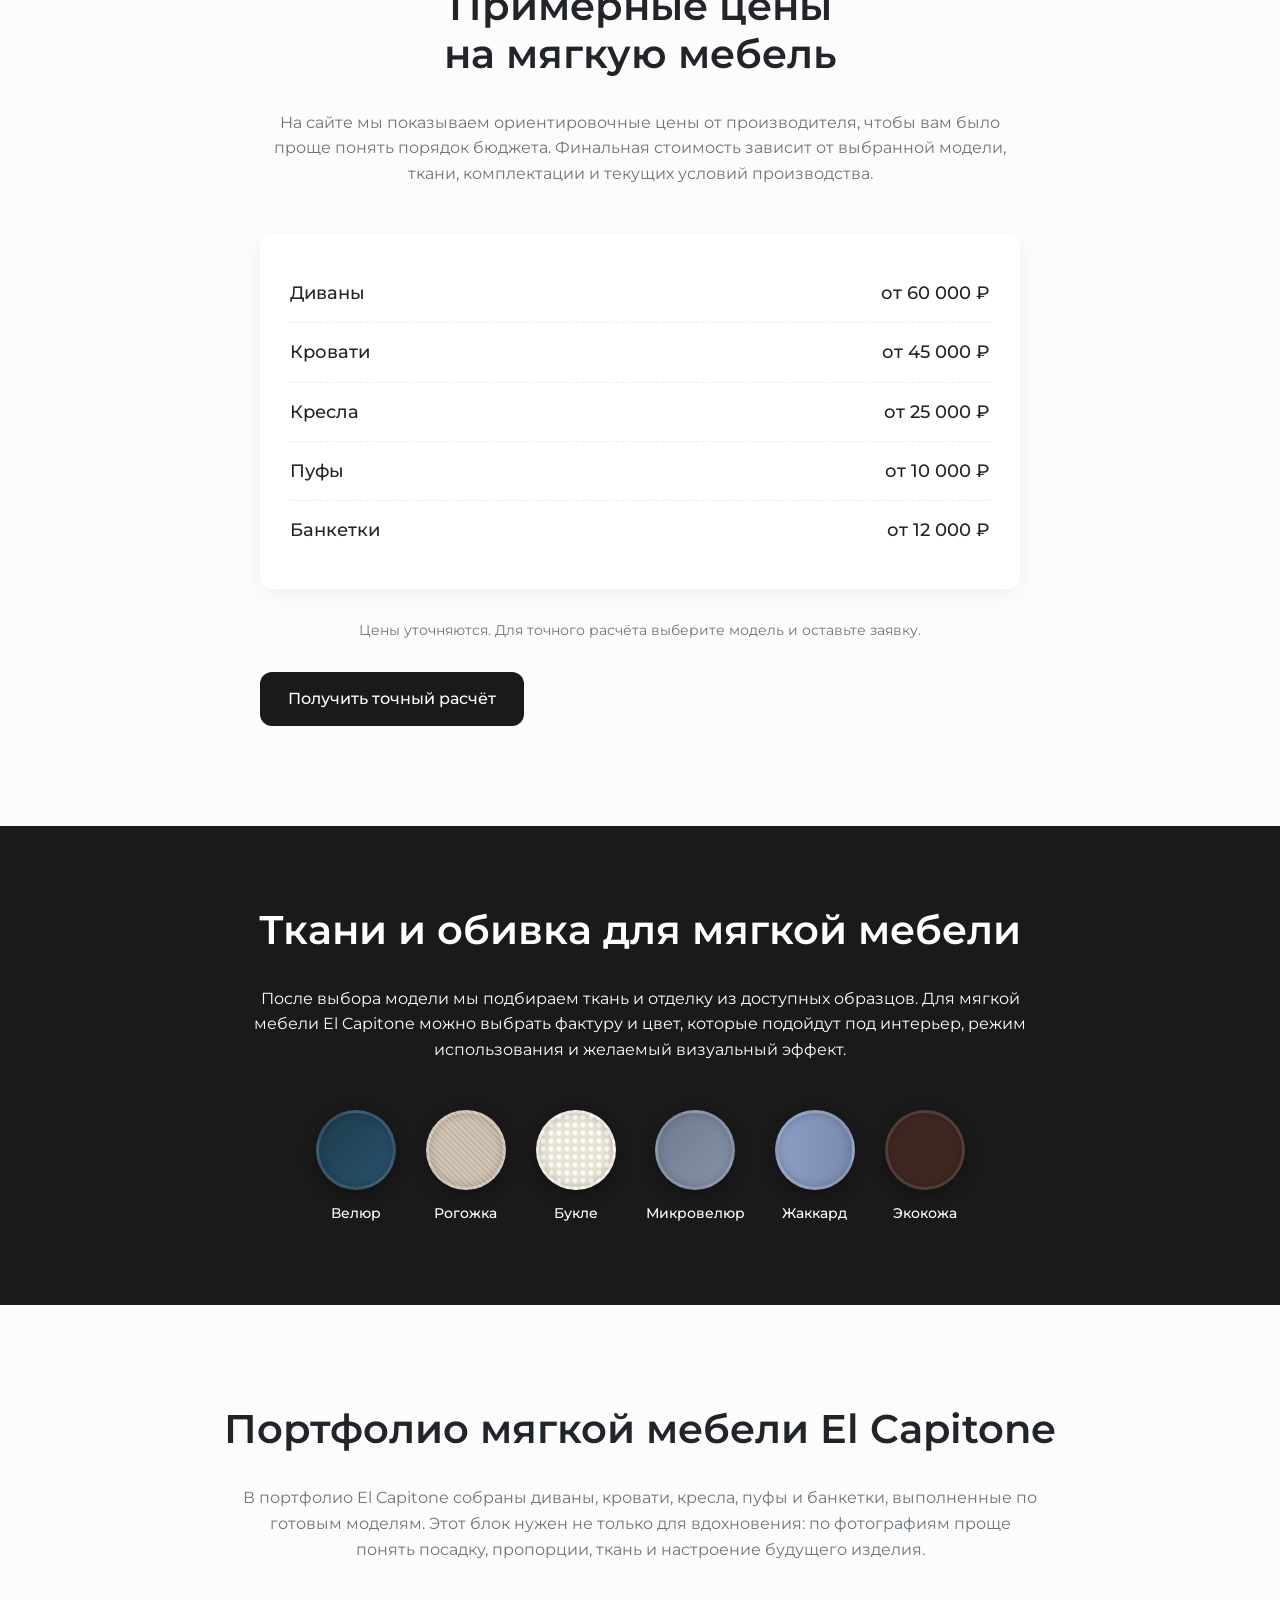
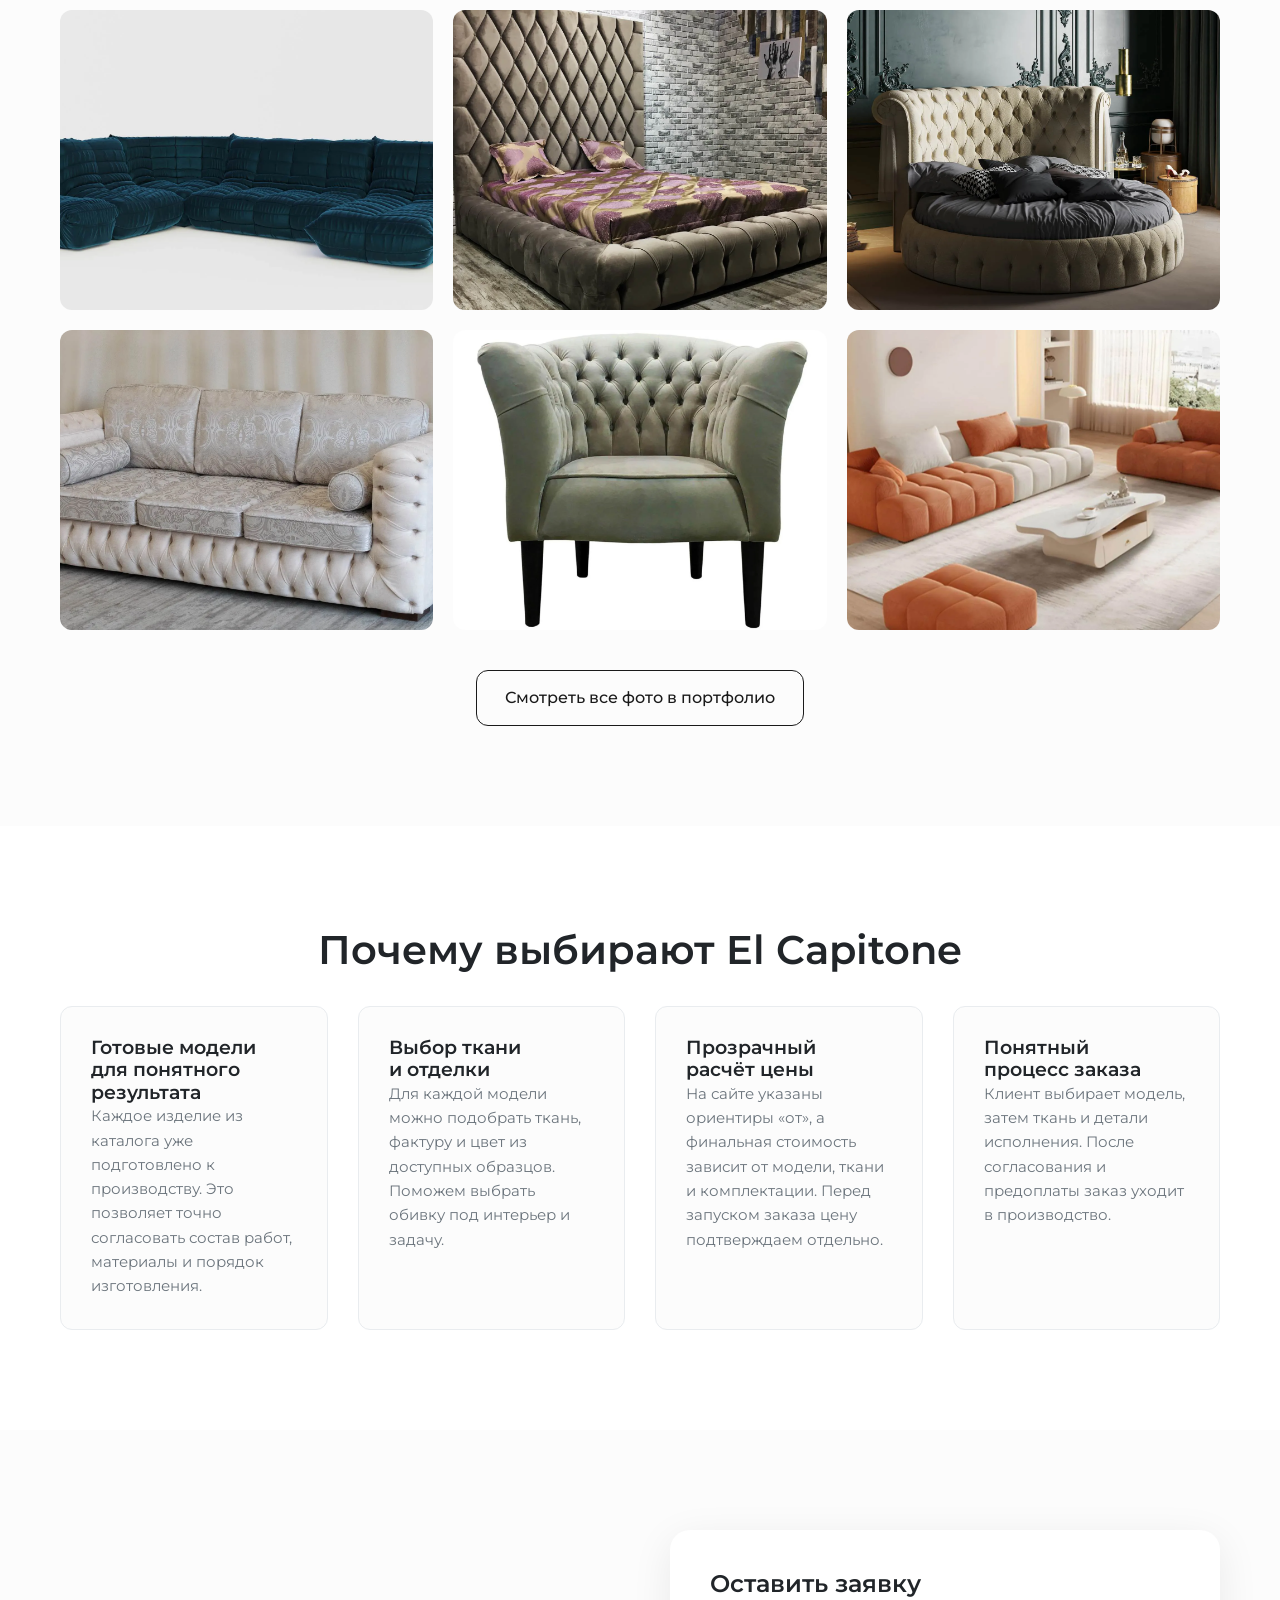
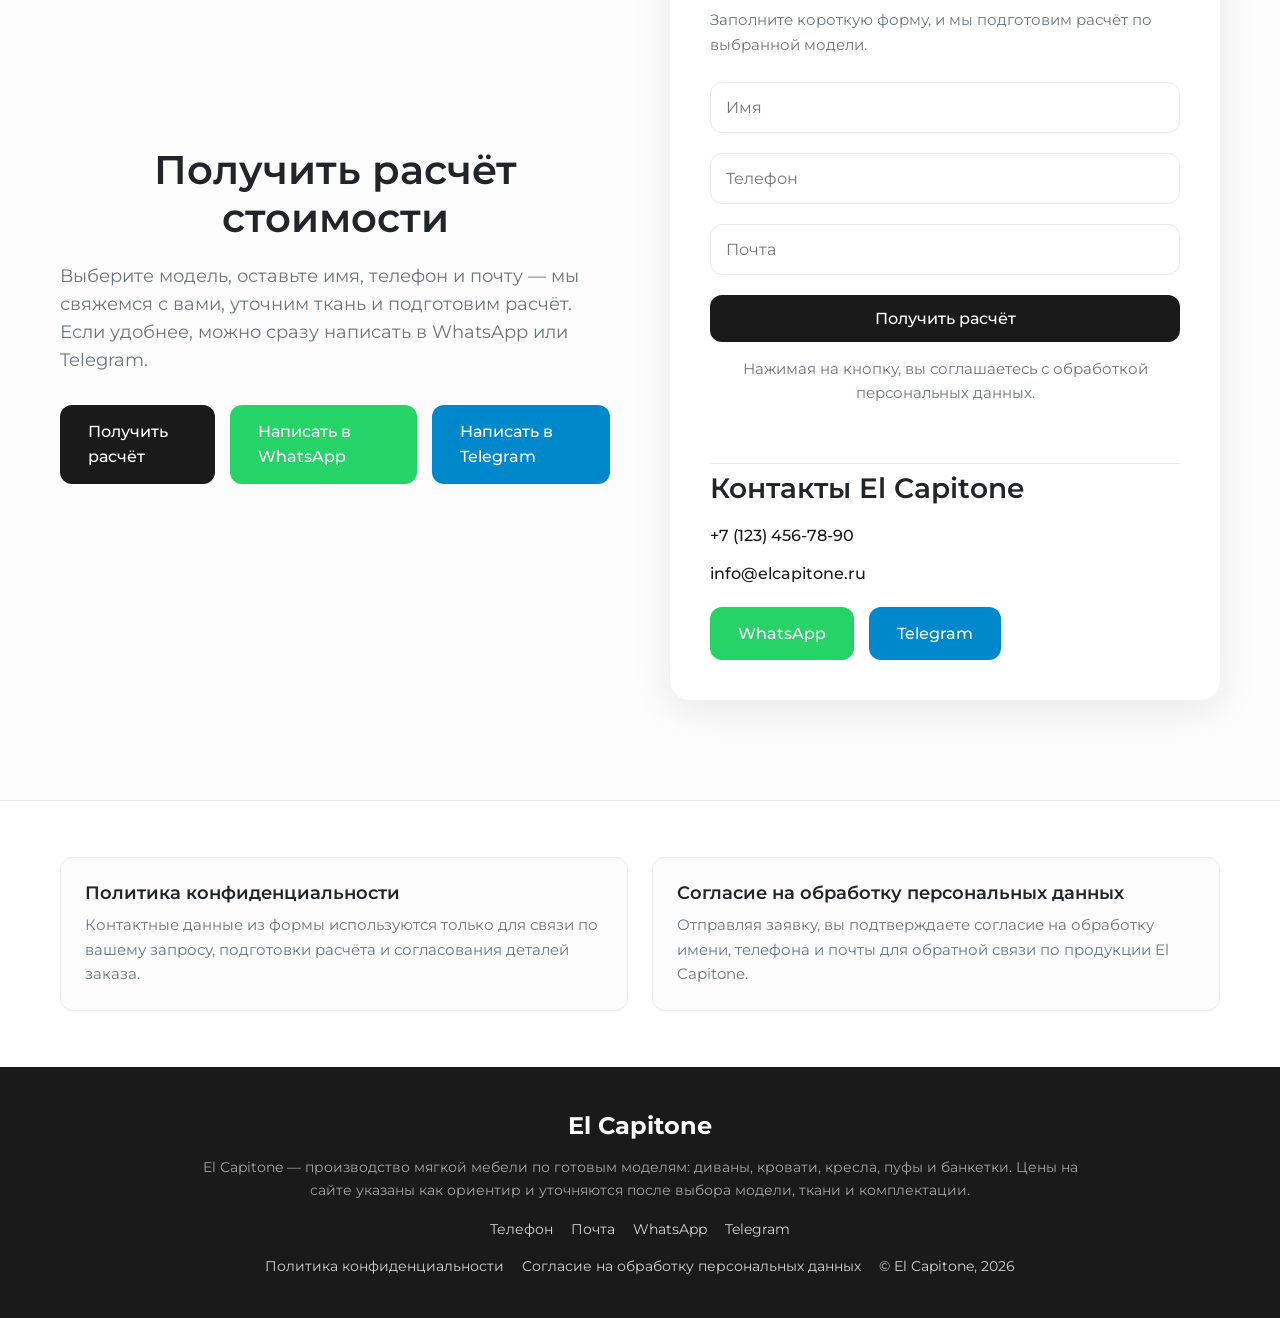
==== commit 8d2b38b8: "Update furniture landing SEO and portfolio copy" ====
--- a/index.html
+++ b/index.html
@@ -3,8 +3,8 @@
 <head>
     <meta charset="UTF-8">
     <meta name="viewport" content="width=device-width, initial-scale=1.0">
-    <title>El Capitone — Мебель на заказ под ваш интерьер</title>
-    <meta name="description" content="Кухни, столы, шкафы, мягкая мебель и индивидуальные изделия на заказ. Подберём модель, ткань и материалы, рассчитаем стоимость.">
+    <title>El Capitone — мягкая мебель по готовым моделям от производителя</title>
+    <meta name="description" content="El Capitone производит диваны, кровати, кресла, пуфы и банкетки по готовым моделям. Выбор ткани, цены от производителя уточняются, расчёт в WhatsApp и Telegram.">
     <link rel="preconnect" href="https://fonts.googleapis.com">
     <link rel="preconnect" href="https://fonts.gstatic.com" crossorigin>
     <link href="https://fonts.googleapis.com/css2?family=Montserrat:wght@300;400;500;600;700&display=swap" rel="stylesheet">
@@ -19,12 +19,12 @@
             <nav class="header__nav">
                 <a href="#catalog">Каталог</a>
                 <a href="#process">Как заказать</a>
-                <a href="#portfolio">Наши работы</a>
+                <a href="#portfolio">Портфолио</a>
                 <a href="#contacts">Контакты</a>
             </nav>
             <div class="header__actions">
                 <a href="https://wa.me/1234567890" class="btn-text">WhatsApp</a>
-                <a href="#contacts" class="btn btn-outline">Рассчитать стоимость</a>
+                <a href="https://t.me/username" class="btn-text">Telegram</a>
             </div>
             <button class="menu-toggle" aria-label="Открыть меню">
                 <span></span><span></span><span></span>
@@ -36,16 +36,19 @@
     <section class="hero">
         <div class="container hero__inner">
             <div class="hero__content">
-                <div class="hero__badge">Стартовые цены на первые заказы</div>
-                <h1 class="hero__title">Мягкая мебель по готовым моделям</h1>
-                <p class="hero__subtitle">Изготавливаем мебель на заказ по отработанным технологиям. Выбирайте готовую модель из нашего каталога, подбирайте ткань и комплектацию — остальное мы берем на себя.</p>
+                <div class="hero__badge">Мягкая мебель от производителя</div>
+                <h1 class="hero__title">Мягкая мебель по готовым моделям от производителя</h1>
+                <p class="hero__subtitle">El Capitone производит диваны, кровати, кресла, пуфы и банкетки по готовым моделям. Вы выбираете ткань и отделку из доступных образцов, мы рассчитываем стоимость и запускаем изделие в работу по подготовленной технической документации.</p>
+                <p class="hero__note">Цены от указаны как ориентир и уточняются при расчёте.</p>
                 <div class="hero__buttons">
-                    <a href="#contacts" class="btn btn-primary">Рассчитать стоимость</a>
+                    <a href="#quote-form" class="btn btn-primary">Получить расчёт</a>
                     <a href="#catalog" class="btn btn-outline">Смотреть каталог</a>
+                    <a href="https://wa.me/1234567890" class="btn btn-wa">WhatsApp</a>
+                    <a href="https://t.me/username" class="btn btn-tg">Telegram</a>
                 </div>
             </div>
             <div class="hero__visual">
-                <img src="images/hero-bg.webp" alt="Стильный интерьер с мебелью на заказ" fetchpriority="high">
+                <img src="images/hero-bg.webp" alt="Диван El Capitone по готовой модели в светлом интерьере" fetchpriority="high">
             </div>
         </div>
     </section>
@@ -57,25 +60,29 @@
                 <div class="trust__icon">
                     <svg xmlns="http://www.w3.org/2000/svg" width="40" height="40" viewBox="0 0 24 24" fill="none" stroke="currentColor" stroke-width="1" stroke-linecap="round" stroke-linejoin="round"><rect width="20" height="8" x="2" y="8" rx="2"/><path d="M6 8v4"/><path d="M10 8v4"/><path d="M14 8v4"/><path d="M18 8v4"/></svg>
                 </div>
-                <p>Изготовление по индивидуальным размерам</p>
+                <h3>Готовые модели</h3>
+                <p>Понятный результат по каталогу и согласованной комплектации.</p>
             </div>
             <div class="trust__item">
                 <div class="trust__icon">
                     <svg xmlns="http://www.w3.org/2000/svg" width="40" height="40" viewBox="0 0 24 24" fill="none" stroke="currentColor" stroke-width="1" stroke-linecap="round" stroke-linejoin="round"><polygon points="12 2 2 7 12 12 22 7 12 2"/><polyline points="2 17 12 22 22 17"/><polyline points="2 12 12 17 22 12"/></svg>
                 </div>
-                <p>Выбор ткани и материалов по образцам</p>
+                <h3>Выбор ткани</h3>
+                <p>Подбираем цвет, фактуру и отделку из доступных образцов.</p>
             </div>
             <div class="trust__item">
                 <div class="trust__icon">
                     <svg xmlns="http://www.w3.org/2000/svg" width="40" height="40" viewBox="0 0 24 24" fill="none" stroke="currentColor" stroke-width="1" stroke-linecap="round" stroke-linejoin="round"><rect width="20" height="14" x="2" y="5" rx="2"/><line x1="2" x2="22" y1="10" y2="10"/></svg>
                 </div>
-                <p>Предоплата 50% после согласования</p>
+                <h3>Прозрачный расчёт</h3>
+                <p>Цены от показывают порядок бюджета и уточняются перед запуском заказа.</p>
             </div>
             <div class="trust__item">
                 <div class="trust__icon">
                     <svg xmlns="http://www.w3.org/2000/svg" width="40" height="40" viewBox="0 0 24 24" fill="none" stroke="currentColor" stroke-width="1" stroke-linecap="round" stroke-linejoin="round"><circle cx="12" cy="12" r="10"/><polyline points="12 6 12 12 16 14"/></svg>
                 </div>
-                <p>Срок изготовления от 7 дней (при наличии ткани)</p>
+                <h3>Понятный процесс</h3>
+                <p>После согласования деталей и предоплаты заказ уходит в производство.</p>
             </div>
         </div>
     </section>
@@ -83,50 +90,51 @@
     <!-- Catalog -->
     <section class="catalog" id="catalog">
         <div class="container">
-            <h2 class="section-title">Каталог изделий</h2>
+            <h2 class="section-title">Каталог мягкой мебели El Capitone</h2>
             <div class="catalog__grid">
-                <!-- Категория 1 -->
-                <div class="catalog-card">
-                    <div class="catalog-card__img-wrap">
-                        <img src="images/cat-sofa.webp" alt="Диваны и кресла" loading="lazy">
-                    </div>
-                    <div class="catalog-card__content">
-                        <h3>Диваны и кресла</h3>
-                        <p>Мягкая мебель с выбором ткани, формы и размера.</p>
-                        
-                    </div>
-                </div>
-                <!-- Категория 2 -->
-                <div class="catalog-card">
-                    <div class="catalog-card__img-wrap">
-                        <img src="images/cat-bed.webp" alt="Кровати" loading="lazy">
-                    </div>
-                    <div class="catalog-card__content">
-                        <h3>Кровати на заказ</h3>
-                        <p>Индивидуальные кровати под размеры спальни, стиль и бюджет.</p>
-                        
-                    </div>
-                </div>
-                <!-- Категория 4 -->
-                <div class="catalog-card">
-                    <div class="catalog-card__img-wrap">
-                        <img src="images/cat-armchair.webp" alt="Кресла" loading="lazy">
-                    </div>
-                    <div class="catalog-card__content">
-                        <h3>Дизайнерские кресла</h3>
-                        <p>Комфортные кресла с индивидуальным подбором тканей.</p>
-                        
-                    </div>
-                </div>
-                <!-- Категория 5 -->
-                <div class="catalog-card">
-                    <div class="catalog-card__img-wrap">
-                        <img src="images/cat-pouf.webp" alt="Пуфы и банкетки" loading="lazy">
-                    </div>
-                    <div class="catalog-card__content">
-                        <h3>Пуфы и банкетки</h3>
-                        <p>Компактные и стильные решения для вашего интерьера.</p>
-                        
+                <div class="catalog-card">
+                    <div class="catalog-card__img-wrap">
+                        <img src="images/cat-sofa.webp" alt="Диваны El Capitone по готовым моделям с выбором ткани" loading="lazy">
+                    </div>
+                    <div class="catalog-card__content">
+                        <h3>Диваны</h3>
+                        <p>Диваны El Capitone — это готовые модели мягкой мебели для гостиной, кабинета, зоны ожидания или небольшого объекта. Доступны прямые и модульные решения с выбором ткани, цвета и комплектации.</p>
+                    </div>
+                </div>
+                <div class="catalog-card">
+                    <div class="catalog-card__img-wrap">
+                        <img src="images/cat-bed.webp" alt="Мягкие кровати El Capitone по готовым моделям" loading="lazy">
+                    </div>
+                    <div class="catalog-card__content">
+                        <h3>Кровати</h3>
+                        <p>Мягкие кровати El Capitone изготавливаются по готовым моделям с аккуратными пропорциями и выразительным изголовьем. Вы можете выбрать ткань и согласовать доступные параметры исполнения в рамках модели.</p>
+                    </div>
+                </div>
+                <div class="catalog-card">
+                    <div class="catalog-card__img-wrap">
+                        <img src="images/cat-armchair.webp" alt="Мягкие кресла El Capitone от производителя" loading="lazy">
+                    </div>
+                    <div class="catalog-card__content">
+                        <h3>Кресла</h3>
+                        <p>Кресла El Capitone подойдут для дома, спальни, кабинета или уютной клиентской зоны. В каталоге представлены мягкие модели с разной посадкой, тканями и вариантами отделки.</p>
+                    </div>
+                </div>
+                <div class="catalog-card">
+                    <div class="catalog-card__img-wrap">
+                        <img src="images/cat-pouf.webp" alt="Пуфы El Capitone по готовым моделям" loading="lazy">
+                    </div>
+                    <div class="catalog-card__content">
+                        <h3>Пуфы</h3>
+                        <p>Пуфы El Capitone — компактная мягкая мебель, которая дополняет диван, кровать или кресло. Это удобное решение для спальни, прихожей, гардеробной или зоны ожидания.</p>
+                    </div>
+                </div>
+                <div class="catalog-card">
+                    <div class="catalog-card__img-wrap">
+                        <img src="images/catalog/page_22-img_1.png" alt="Банкетки El Capitone с мягкой обивкой" loading="lazy">
+                    </div>
+                    <div class="catalog-card__content">
+                        <h3>Банкетки</h3>
+                        <p>Банкетки El Capitone помогают завершить интерьер и добавить удобство там, где нужна мягкая посадка. Их можно использовать в прихожей, спальне, у кровати или в небольшом коммерческом пространстве.</p>
                     </div>
                 </div>
             </div>
@@ -136,37 +144,37 @@
     <!-- Process -->
     <section class="process" id="process">
         <div class="container">
-            <h2 class="section-title">Как проходит заказ</h2>
+            <h2 class="section-title">Как заказать мягкую мебель</h2>
             <div class="process__steps">
                 <div class="step">
                     <div class="step__num">1</div>
                     <h3>Вы выбираете модель</h3>
-                    <p>Вы выбираете готовую модель из каталога, затем подбираете ткань и комплектацию.</p>
+                    <p>Подбираем подходящую модель из каталога и показываем доступные варианты исполнения.</p>
                 </div>
                 <div class="step">
                     <div class="step__num">2</div>
-                    <h3>Подбираем ткань и материалы</h3>
-                    <p>Показываем образцы тканей и материалов, помогаем выбрать подходящий вариант.</p>
+                    <h3>Выбираете ткань и отделку</h3>
+                    <p>Показываем образцы обивки, помогаем подобрать цвет, фактуру и практичный материал под интерьер.</p>
                 </div>
                 <div class="step">
                     <div class="step__num">3</div>
-                    <h3>Согласовываем стоимость</h3>
-                    <p>Цена зависит от модели, размера, ткани, материалов и сложности изделия.</p>
+                    <h3>Согласовываем комплектацию</h3>
+                    <p>Уточняем детали по выбранной модели: ткань, опции, фурнитуру и другие параметры, которые доступны в её исполнении.</p>
                 </div>
                 <div class="step">
                     <div class="step__num">4</div>
-                    <h3>Предоплата 50%</h3>
-                    <p>После согласования всех деталей клиент вносит 50% предоплаты.</p>
+                    <h3>Рассчитываем стоимость</h3>
+                    <p>Формируем ориентировочную цену и подтверждаем итоговую сумму перед запуском заказа. Цены на сайте служат ориентиром и уточняются.</p>
                 </div>
                 <div class="step">
                     <div class="step__num">5</div>
-                    <h3>Запускаем изготовление</h3>
-                    <p>Если ткань есть в наличии, срок изготовления от 7 дней. Для редких тканей — индивидуально.</p>
+                    <h3>Запускаем производство</h3>
+                    <p>После согласования деталей и предоплаты изделие уходит в работу по подготовленной технической документации.</p>
                 </div>
                 <div class="step">
                     <div class="step__num">6</div>
                     <h3>Передаём готовое изделие</h3>
-                    <p>Доставляем и устанавливаем заказ на вашем объекте.</p>
+                    <p>Сообщаем о готовности, согласовываем передачу заказа и помогаем с дальнейшими организационными вопросами.</p>
                 </div>
             </div>
         </div>
@@ -176,15 +184,17 @@
     <section class="pricing">
         <div class="container pricing__inner">
             <div class="pricing__content">
-                <h2 class="section-title">Примерные цены</h2>
+                <h2 class="section-title">Примерные цены на мягкую мебель</h2>
+                <p class="section-subtitle">На сайте мы показываем ориентировочные цены от производителя, чтобы вам было проще понять порядок бюджета. Финальная стоимость зависит от выбранной модели, ткани, комплектации и текущих условий производства.</p>
                 <ul class="pricing__list">
+                    <li><span>Диваны</span> <span>от 60 000 ₽</span></li>
                     <li><span>Кровати</span> <span>от 45 000 ₽</span></li>
-                    <li><span>Диваны</span> <span>от 60 000 ₽</span></li>
                     <li><span>Кресла</span> <span>от 25 000 ₽</span></li>
-                    <li><span>Пуфы и банкетки</span> <span>от 10 000 ₽</span></li>
+                    <li><span>Пуфы</span> <span>от 10 000 ₽</span></li>
+                    <li><span>Банкетки</span> <span>от 12 000 ₽</span></li>
                 </ul>
-                <p class="pricing__note">Финальная стоимость зависит от размеров, модели, выбранной ткани, материалов и сложности работы. Сейчас действуют стартовые цены на первые заказы.</p>
-                <a href="#contacts" class="btn btn-primary">Получить точный расчёт</a>
+                <p class="pricing__note">Цены уточняются. Для точного расчёта выберите модель и оставьте заявку.</p>
+                <a href="#quote-form" class="btn btn-primary">Получить точный расчёт</a>
             </div>
         </div>
     </section>
@@ -192,16 +202,16 @@
     <!-- Materials -->
     <section class="materials">
         <div class="container">
-            <h2 class="section-title text-center">Выбор ткани и материалов по образцам</h2>
-            <p class="section-subtitle text-center">Перед запуском заказа вы выбираете ткань и материалы из доступных образцов. Если нужная ткань есть в наличии, изделие можно изготовить примерно за неделю. При заказе редкой ткани срок увеличивается.</p>
-            
+            <h2 class="section-title text-center">Ткани и обивка для мягкой мебели</h2>
+            <p class="section-subtitle text-center">После выбора модели мы подбираем ткань и отделку из доступных образцов. Для мягкой мебели El Capitone можно выбрать фактуру и цвет, которые подойдут под интерьер, режим использования и желаемый визуальный эффект.</p>
+
             <div class="materials__swatches">
                 <div class="swatch-item"><div class="swatch-color" style="background: linear-gradient(135deg, #1e3b4d, #29526b);"></div><span>Велюр</span></div>
                 <div class="swatch-item"><div class="swatch-color" style="background: repeating-linear-gradient(45deg, #d3c7b9, #d3c7b9 2px, #c4b5a3 2px, #c4b5a3 4px);"></div><span>Рогожка</span></div>
                 <div class="swatch-item"><div class="swatch-color" style="background: radial-gradient(circle at 50% 50%, #fdfbf7 2px, #e8e2d5 3px); background-size: 8px 8px;"></div><span>Букле</span></div>
+                <div class="swatch-item"><div class="swatch-color" style="background: linear-gradient(135deg, #6f7b8f, #8592a8);"></div><span>Микровелюр</span></div>
+                <div class="swatch-item"><div class="swatch-color" style="background: linear-gradient(to right, #8b9dc3, #7a8baf);"></div><span>Жаккард</span></div>
                 <div class="swatch-item"><div class="swatch-color" style="background: #3e2723;"></div><span>Экокожа</span></div>
-                <div class="swatch-item"><div class="swatch-color" style="background: linear-gradient(to right, #8b9dc3, #7a8baf);"></div><span>Жаккард</span></div>
-                <div class="swatch-item"><div class="swatch-color" style="background: #a98467;"></div><span>Дерево (ЛДСП/Шпон)</span></div>
             </div>
         </div>
     </section>
@@ -209,47 +219,48 @@
     <!-- Portfolio -->
     <section class="portfolio" id="portfolio">
         <div class="container">
-            <h2 class="section-title">Наши работы</h2>
+            <h2 class="section-title">Портфолио мягкой мебели El Capitone</h2>
+            <p class="section-subtitle">В портфолио El Capitone собраны диваны, кровати, кресла, пуфы и банкетки, выполненные по готовым моделям. Этот блок нужен не только для вдохновения: по фотографиям проще понять посадку, пропорции, ткань и настроение будущего изделия.</p>
             <div class="portfolio__grid">
                 <div class="portfolio-item lightbox-trigger">
-                    <img src="images/port-1.webp" alt="Диван на заказ" loading="lazy">
-                    <div class="portfolio-item__overlay">
-                        <span>Диван на заказ</span>
-                    </div>
-                </div>
-                <div class="portfolio-item lightbox-trigger">
-                    <img src="images/port-2.webp" alt="Мягкие панели" loading="lazy">
-                    <div class="portfolio-item__overlay">
-                        <span>Мягкая кровать</span>
-                    </div>
-                </div>
-                <div class="portfolio-item lightbox-trigger">
-                    <img src="images/port-3.webp" alt="Индивидуальный проект" loading="lazy">
-                    <div class="portfolio-item__overlay">
-                        <span>Индивидуальный проект</span>
-                    </div>
-                </div>
-                <div class="portfolio-item lightbox-trigger">
-                    <img src="images/port-4.webp" alt="Современная кухня" loading="lazy">
-                    <div class="portfolio-item__overlay">
-                        <span>Модульный диван</span>
-                    </div>
-                </div>
-                <div class="portfolio-item lightbox-trigger">
-                    <img src="images/port-5.webp" alt="Встроенный шкаф" loading="lazy">
-                    <div class="portfolio-item__overlay">
-                        <span>Мягкие кресла</span>
-                    </div>
-                </div>
-                <div class="portfolio-item lightbox-trigger">
-                    <img src="images/port-6.webp" alt="Обеденный стол" loading="lazy">
+                    <img src="images/port-1.webp" alt="Модульный диван El Capitone для гостиной" loading="lazy">
+                    <div class="portfolio-item__overlay">
+                        <span>Модульный диван для гостиной</span>
+                    </div>
+                </div>
+                <div class="portfolio-item lightbox-trigger">
+                    <img src="images/port-2.webp" alt="Кровать El Capitone с мягким изголовьем" loading="lazy">
                     <div class="portfolio-item__overlay">
                         <span>Кровать с мягким изголовьем</span>
                     </div>
                 </div>
+                <div class="portfolio-item lightbox-trigger">
+                    <img src="images/port-3.webp" alt="Круглая кровать El Capitone в мягкой обивке" loading="lazy">
+                    <div class="portfolio-item__overlay">
+                        <span>Круглая кровать в мягкой обивке</span>
+                    </div>
+                </div>
+                <div class="portfolio-item lightbox-trigger">
+                    <img src="images/port-4.webp" alt="Прямой диван El Capitone в светлой обивке" loading="lazy">
+                    <div class="portfolio-item__overlay">
+                        <span>Прямой диван в светлой обивке</span>
+                    </div>
+                </div>
+                <div class="portfolio-item lightbox-trigger">
+                    <img src="images/port-5.webp" alt="Мягкое кресло El Capitone для зоны отдыха" loading="lazy">
+                    <div class="portfolio-item__overlay">
+                        <span>Мягкое кресло для зоны отдыха</span>
+                    </div>
+                </div>
+                <div class="portfolio-item lightbox-trigger">
+                    <img src="images/port-6.webp" alt="Пуф и диван El Capitone для зоны отдыха" loading="lazy">
+                    <div class="portfolio-item__overlay">
+                        <span>Пуф и диван для зоны отдыха</span>
+                    </div>
+                </div>
             </div>
             <div class="text-center" style="margin-top: 40px;">
-                <a href="portfolio.html" class="btn btn-outline">Смотреть весь каталог (50+ моделей)</a>
+                <a href="portfolio.html" class="btn btn-outline">Смотреть все фото в портфолио</a>
             </div>
         </div>
     </section>
@@ -257,23 +268,23 @@
     <!-- Advantages -->
     <section class="advantages">
         <div class="container">
-            <h2 class="section-title">Почему выбирают нас</h2>
+            <h2 class="section-title">Почему выбирают El Capitone</h2>
             <div class="advantages__grid">
                 <div class="adv-card">
-                    <h4>Готовые модели</h4>
-                    <p>Работаем по отработанным чертежам и технологическим картам, гарантирующим качество.</p>
+                    <h3>Готовые модели для понятного результата</h3>
+                    <p>Каждое изделие из каталога уже подготовлено к производству. Это позволяет точно согласовать состав работ, материалы и порядок изготовления.</p>
                 </div>
                 <div class="adv-card">
-                    <h4>Большой выбор материалов</h4>
-                    <p>Более 500 видов ткани и материалов под любой интерьер.</p>
+                    <h3>Выбор ткани и отделки</h3>
+                    <p>Для каждой модели можно подобрать ткань, фактуру и цвет из доступных образцов. Поможем выбрать обивку под интерьер и задачу.</p>
                 </div>
                 <div class="adv-card">
-                    <h4>Прозрачный процесс</h4>
-                    <p>Выбираете модель, ткань и комплектацию — мы запускаем изделие в производство.</p>
+                    <h3>Прозрачный расчёт цены</h3>
+                    <p>На сайте указаны ориентиры «от», а финальная стоимость зависит от модели, ткани и комплектации. Перед запуском заказа цену подтверждаем отдельно.</p>
                 </div>
                 <div class="adv-card">
-                    <h4>Срок от 7 дней</h4>
-                    <p>Налаженное производство позволяет изготавливать мебель в короткие сроки.</p>
+                    <h3>Понятный процесс заказа</h3>
+                    <p>Клиент выбирает модель, затем ткань и детали исполнения. После согласования и предоплаты заказ уходит в производство.</p>
                 </div>
             </div>
         </div>
@@ -283,18 +294,55 @@
     <section class="cta-form" id="contacts">
         <div class="container cta-form__inner">
             <div class="cta-form__text">
-                <h2 class="section-title">Свяжитесь с нами</h2>
-                <p>Мы готовы обсудить ваш проект, подсказать варианты, помочь выбрать материал и рассчитать цену.</p>
+                <h2 class="section-title">Получить расчёт стоимости</h2>
+                <p>Выберите модель, оставьте имя, телефон и почту — мы свяжемся с вами, уточним ткань и подготовим расчёт. Если удобнее, можно сразу написать в WhatsApp или Telegram.</p>
                 <div class="cta-form__messengers">
+                    <a href="#quote-form" class="btn btn-primary">Получить расчёт</a>
                     <a href="https://wa.me/1234567890" class="btn btn-wa">Написать в WhatsApp</a>
                     <a href="https://t.me/username" class="btn btn-tg">Написать в Telegram</a>
                 </div>
             </div>
-            <div class="cta-form__card text-center" style="display: flex; flex-direction: column; justify-content: center; align-items: center; min-height: 250px;">
-                <h3 style="margin-bottom: 20px; font-size: 1.5rem;">Наши контакты</h3>
-                <a href="tel:+71234567890" style="font-size: 1.8rem; font-weight: 700; color: var(--primary-color); text-decoration: none; margin-bottom: 15px;">+7 (123) 456-78-90</a>
-                <a href="mailto:info@elcapitone.ru" style="font-size: 1.1rem; color: var(--text-muted); text-decoration: none;">info@elcapitone.ru</a>
-            </div>
+            <div class="cta-form__card">
+                <form class="form" id="quote-form">
+                    <h3>Оставить заявку</h3>
+                    <p>Заполните короткую форму, и мы подготовим расчёт по выбранной модели.</p>
+                    <div class="form-group">
+                        <input type="text" name="name" placeholder="Имя" autocomplete="name" required>
+                    </div>
+                    <div class="form-group">
+                        <input type="tel" name="phone" placeholder="Телефон" autocomplete="tel" required>
+                    </div>
+                    <div class="form-group">
+                        <input type="email" name="email" placeholder="Почта" autocomplete="email" required>
+                    </div>
+                    <button type="submit" class="btn btn-primary btn-block">Получить расчёт</button>
+                    <p class="form-policy">Нажимая на кнопку, вы соглашаетесь с обработкой персональных данных.</p>
+                </form>
+                <div class="contact-card">
+                    <h2 class="contact-card__title">Контакты El Capitone</h2>
+                    <div class="contact-card__links">
+                        <a href="tel:+71234567890">+7 (123) 456-78-90</a>
+                        <a href="mailto:info@elcapitone.ru">info@elcapitone.ru</a>
+                    </div>
+                    <div class="contact-card__messengers">
+                        <a href="https://wa.me/1234567890" class="btn btn-wa">WhatsApp</a>
+                        <a href="https://t.me/username" class="btn btn-tg">Telegram</a>
+                    </div>
+                </div>
+            </div>
+        </div>
+    </section>
+
+    <section class="legal-docs">
+        <div class="container">
+            <article class="legal-doc" id="privacy-policy">
+                <h3>Политика конфиденциальности</h3>
+                <p>Контактные данные из формы используются только для связи по вашему запросу, подготовки расчёта и согласования деталей заказа.</p>
+            </article>
+            <article class="legal-doc" id="data-consent">
+                <h3>Согласие на обработку персональных данных</h3>
+                <p>Отправляя заявку, вы подтверждаете согласие на обработку имени, телефона и почты для обратной связи по продукции El Capitone.</p>
+            </article>
         </div>
     </section>
 
@@ -302,11 +350,21 @@
     <footer class="footer">
         <div class="container footer__inner">
             <div class="footer__brand">El Capitone</div>
-            <div class="footer__copy">© 2026 Все права защищены. Изготовление мягкой мебели на заказ.</div>
+            <div class="footer__copy">El Capitone — производство мягкой мебели по готовым моделям: диваны, кровати, кресла, пуфы и банкетки. Цены на сайте указаны как ориентир и уточняются после выбора модели, ткани и комплектации.</div>
+            <div class="footer__contacts">
+                <a href="tel:+71234567890">Телефон</a>
+                <a href="mailto:info@elcapitone.ru">Почта</a>
+                <a href="https://wa.me/1234567890">WhatsApp</a>
+                <a href="https://t.me/username">Telegram</a>
+            </div>
+            <div class="footer__legal">
+                <a href="#privacy-policy">Политика конфиденциальности</a>
+                <a href="#data-consent">Согласие на обработку персональных данных</a>
+                <span>© El Capitone, 2026</span>
+            </div>
         </div>
     </footer>
 
-    
     <!-- Lightbox -->
     <dialog class="lightbox-dialog" id="lightbox">
         <button class="lightbox__close" aria-label="Закрыть">&times;</button>
@@ -315,4 +373,4 @@
 
     <script src="js/script.js"></script>
 </body>
-</html>+</html>
--- a/css/style_v1.css
+++ b/css/style_v1.css
@@ -214,12 +214,19 @@
 .hero__subtitle {
     font-size: 1.125rem;
     color: var(--text-muted);
-    margin-bottom: 40px;
+    margin-bottom: 16px;
+}
+
+.hero__note {
+    font-size: 0.95rem;
+    color: var(--text-muted);
+    margin-bottom: 32px;
 }
 
 .hero__buttons {
     display: flex;
     gap: 15px;
+    flex-wrap: wrap;
 }
 
 .hero__visual img {
@@ -255,8 +262,19 @@
 }
 
 .trust p {
+    color: var(--text-muted);
     font-size: 0.95rem;
-    font-weight: 500;
+}
+
+.trust__item h3 {
+    font-size: 1.05rem;
+    margin-bottom: 8px;
+    font-weight: 600;
+}
+
+.trust__item p {
+    font-size: 0.95rem;
+    font-weight: 400;
 }
 
 /* Catalog */
@@ -520,6 +538,9 @@
     padding: 40px;
     border-radius: 20px;
     box-shadow: 0 10px 40px rgba(0,0,0,0.08);
+    display: flex;
+    flex-direction: column;
+    gap: 32px;
 }
 
 .form h3 { margin-bottom: 10px; font-size: 1.5rem; }
@@ -551,6 +572,35 @@
     margin-top: 15px;
 }
 
+.contact-card {
+    padding-top: 8px;
+    border-top: 1px solid var(--border-color);
+}
+
+.contact-card__title {
+    font-size: 1.75rem;
+    margin-bottom: 18px;
+}
+
+.contact-card__links {
+    display: flex;
+    flex-direction: column;
+    gap: 12px;
+    margin-bottom: 20px;
+}
+
+.contact-card__links a {
+    color: var(--primary-color);
+    text-decoration: none;
+    font-weight: 500;
+}
+
+.contact-card__messengers {
+    display: flex;
+    gap: 15px;
+    flex-wrap: wrap;
+}
+
 /* Footer */
 .footer {
     padding: 40px 0;
@@ -568,6 +618,59 @@
 .footer__copy {
     color: rgba(255,255,255,0.6);
     font-size: 0.9rem;
+    max-width: 900px;
+    margin: 0 auto 16px;
+}
+
+.footer__contacts,
+.footer__legal {
+    display: flex;
+    justify-content: center;
+    gap: 18px;
+    flex-wrap: wrap;
+    margin-top: 14px;
+}
+
+.footer__contacts a,
+.footer__legal a,
+.footer__legal span {
+    color: rgba(255,255,255,0.8);
+    font-size: 0.9rem;
+    text-decoration: none;
+}
+
+.footer__contacts a:hover,
+.footer__legal a:hover {
+    color: #fff;
+}
+
+.legal-docs {
+    padding: 56px 0;
+    background: var(--surface-color);
+    border-top: 1px solid var(--border-color);
+}
+
+.legal-docs .container {
+    display: grid;
+    grid-template-columns: repeat(auto-fit, minmax(280px, 1fr));
+    gap: 24px;
+}
+
+.legal-doc {
+    background: var(--bg-color);
+    border: 1px solid var(--border-color);
+    border-radius: var(--radius);
+    padding: 24px;
+}
+
+.legal-doc h3 {
+    margin-bottom: 10px;
+    font-size: 1.1rem;
+}
+
+.legal-doc p {
+    color: var(--text-muted);
+    font-size: 0.95rem;
 }
 
 /* Modal */
@@ -650,6 +753,7 @@
     .trust__inner { grid-template-columns: 1fr; }
     .hero__buttons { flex-direction: column; }
     .cta-form__messengers { flex-direction: column; }
+    .contact-card__messengers { flex-direction: column; }
 }
 
 /* Materials Swatches */
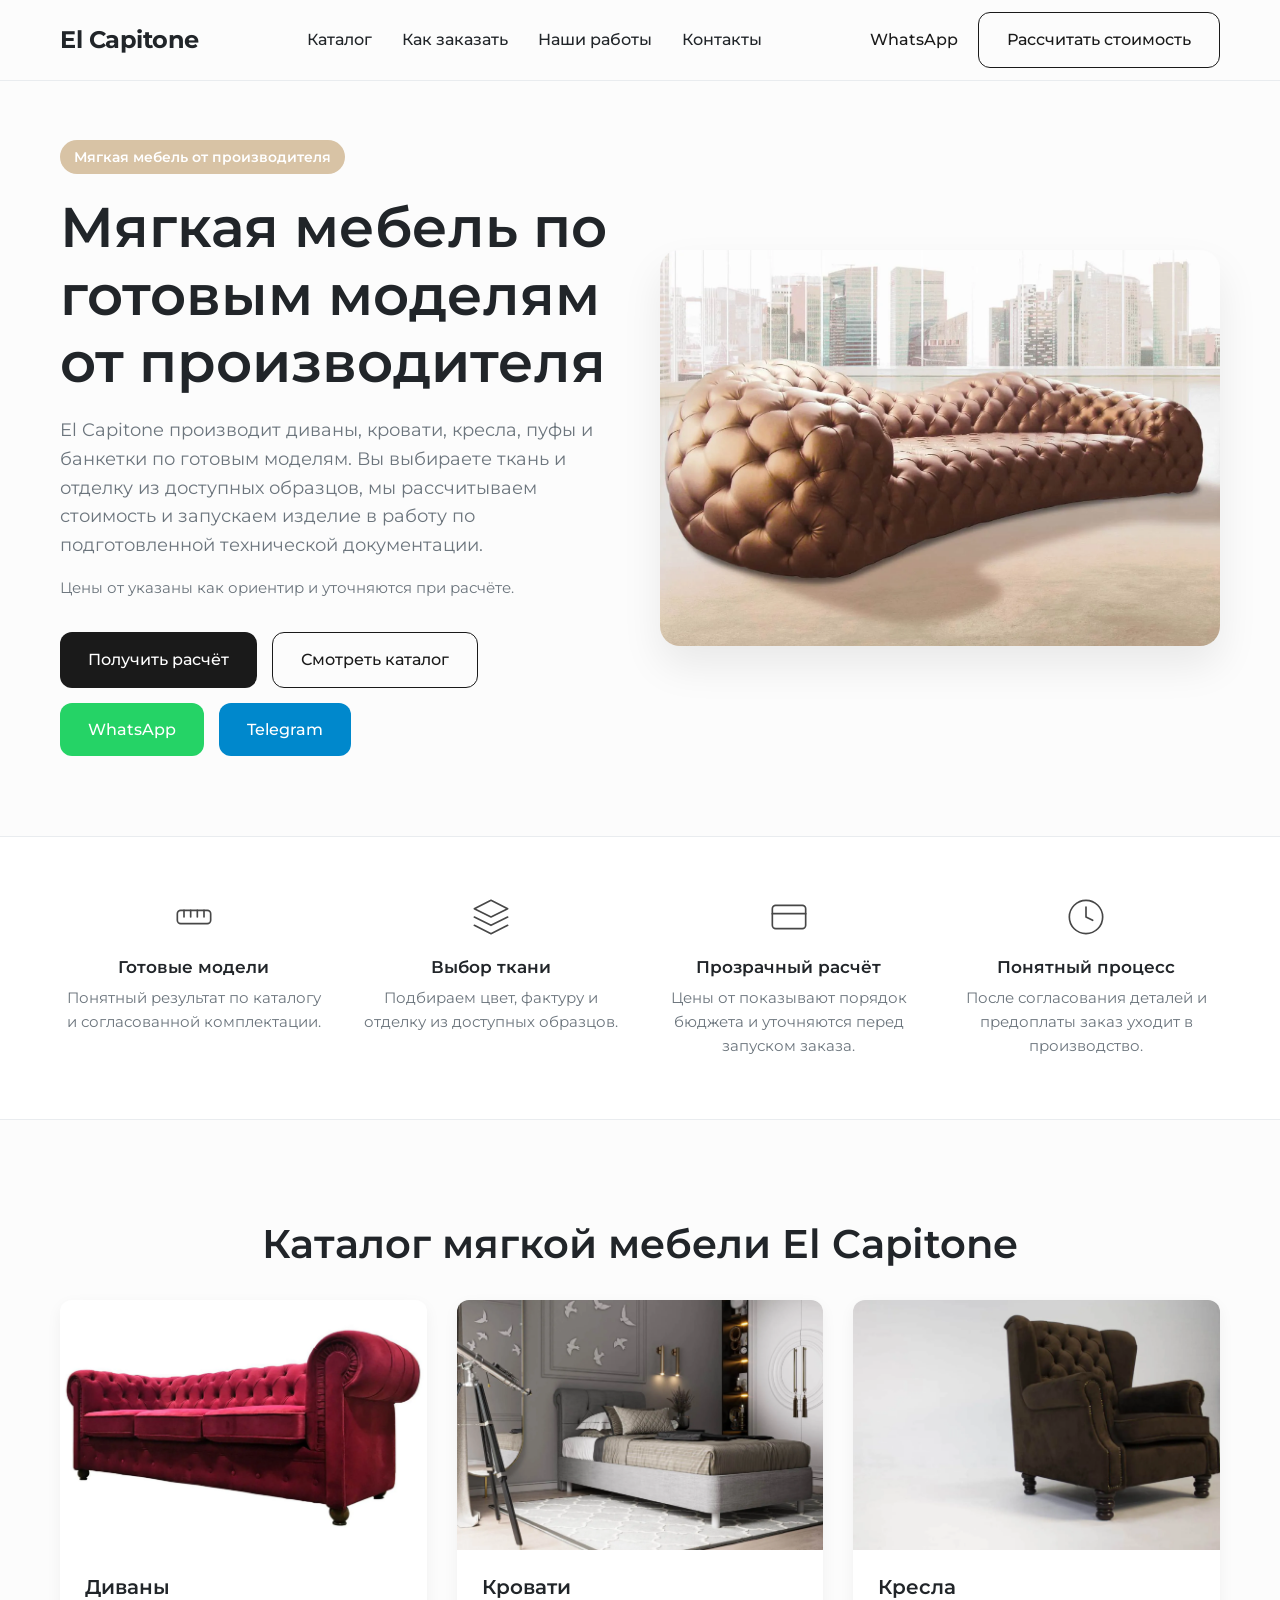
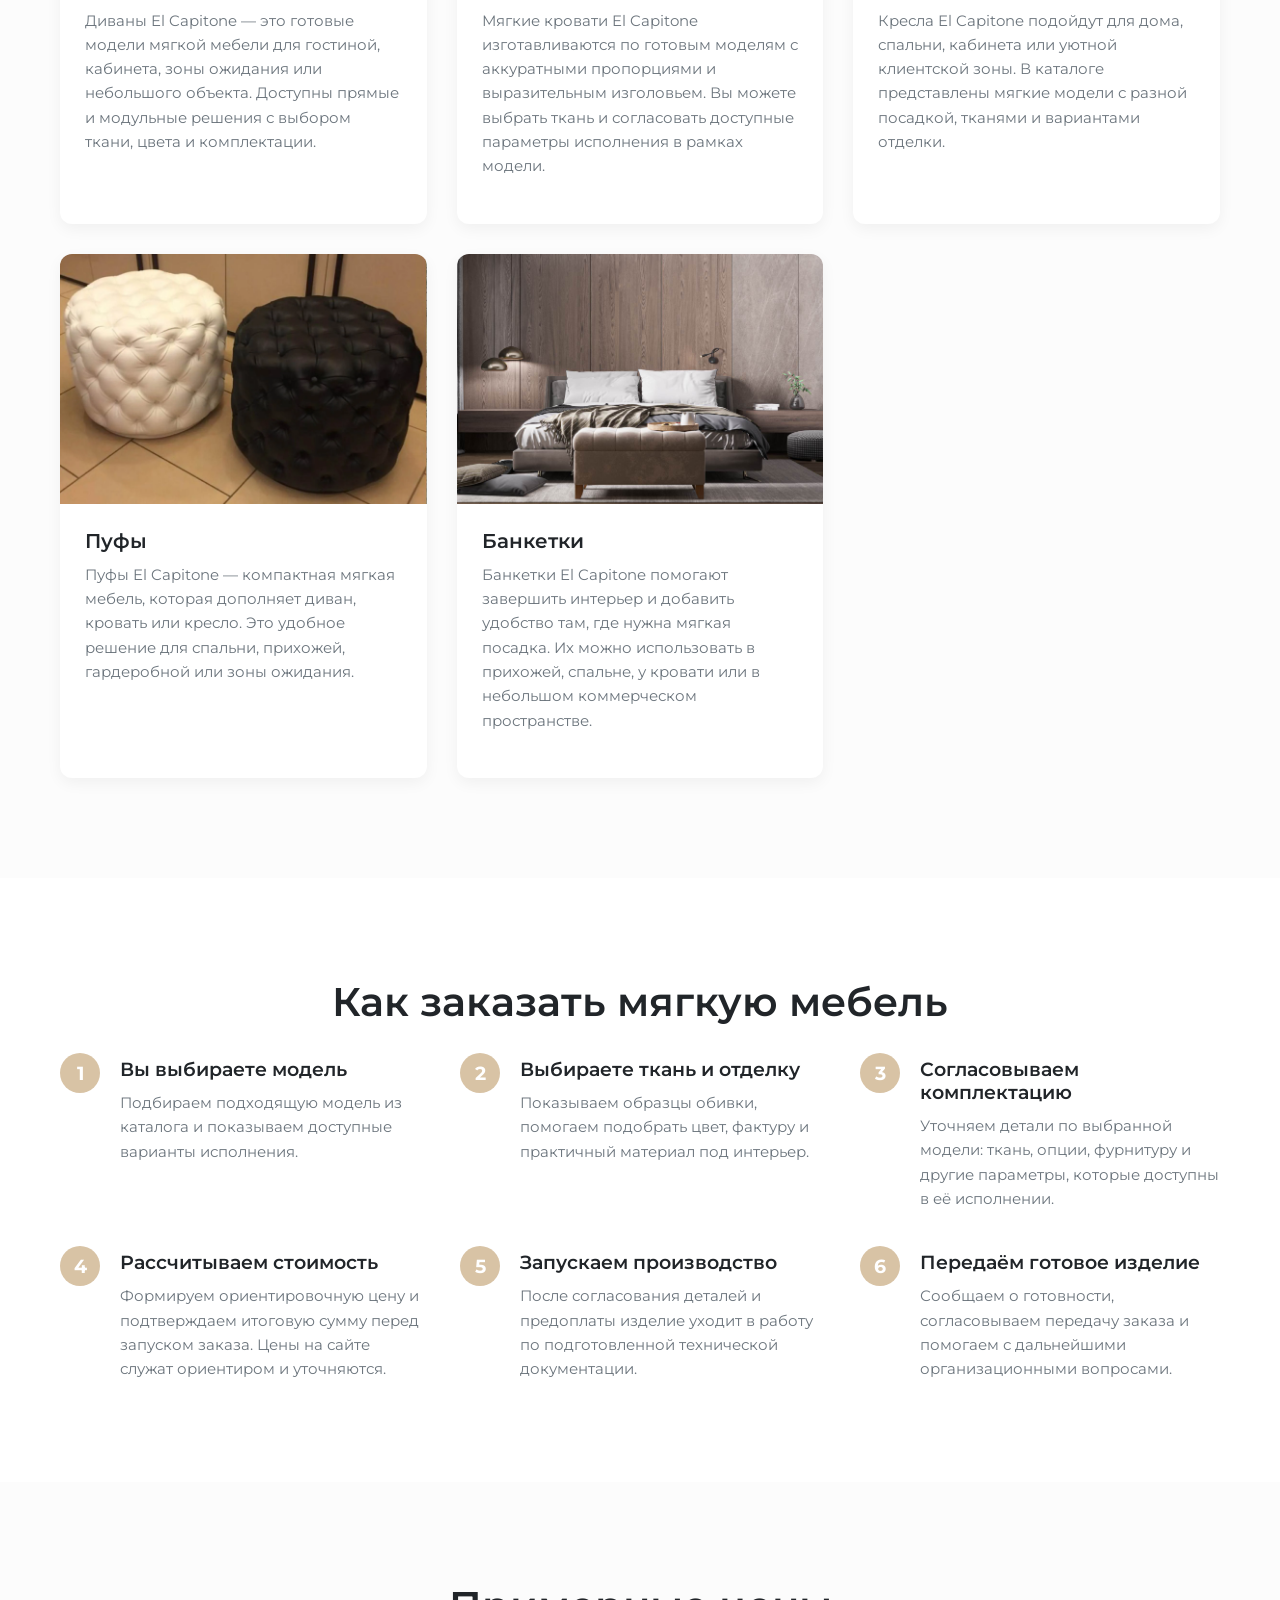
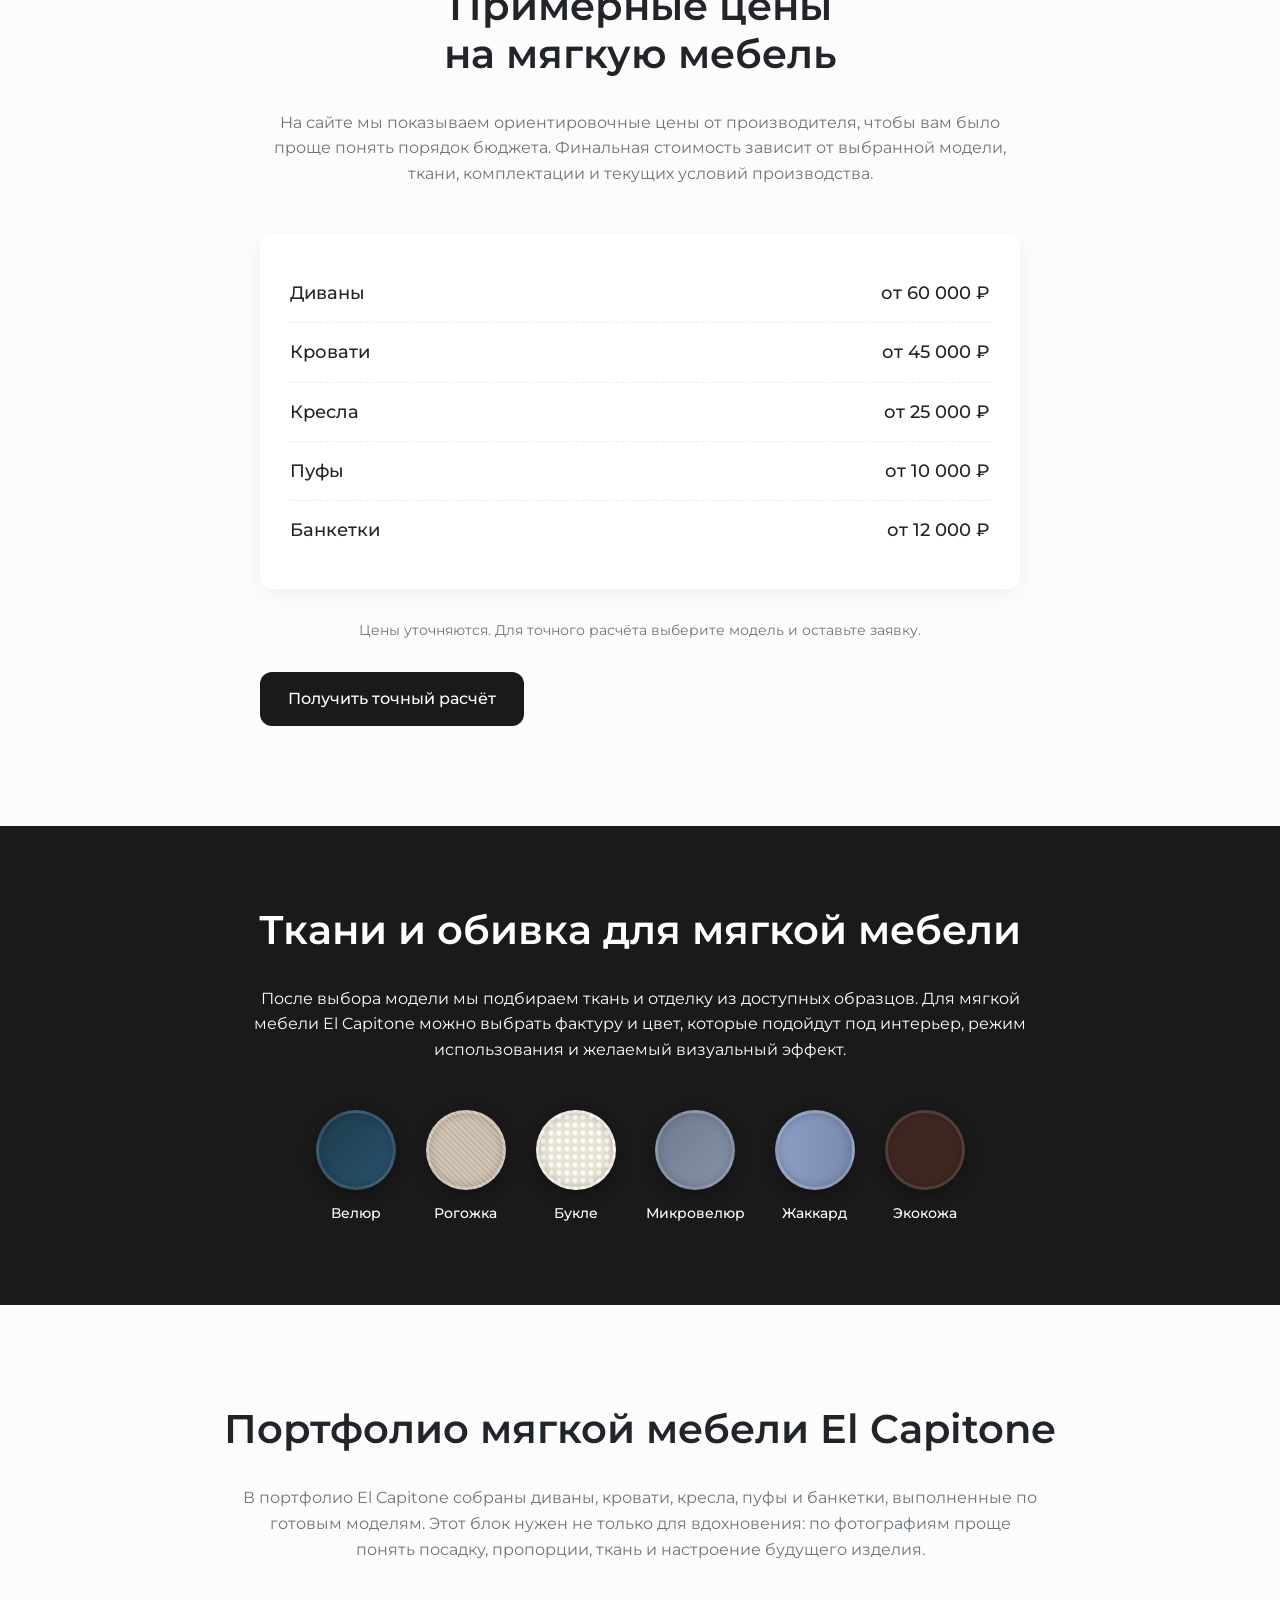
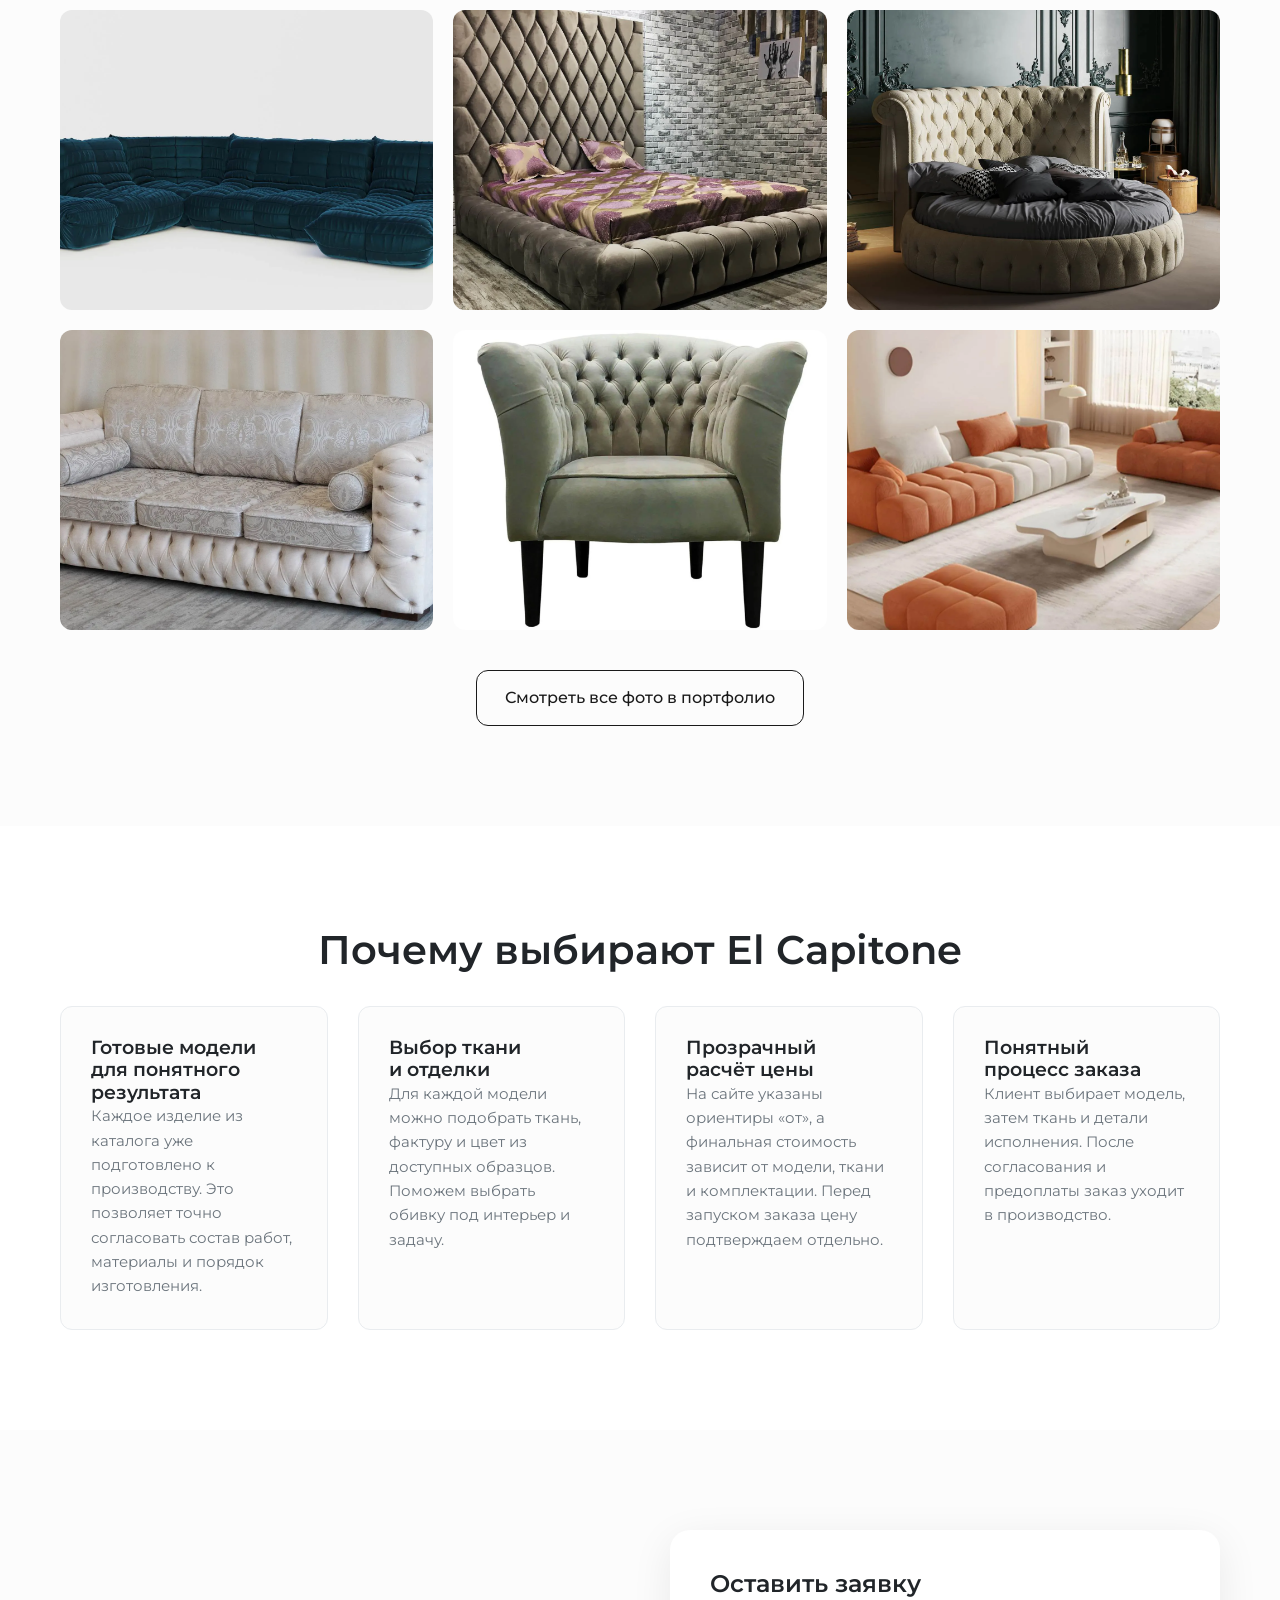
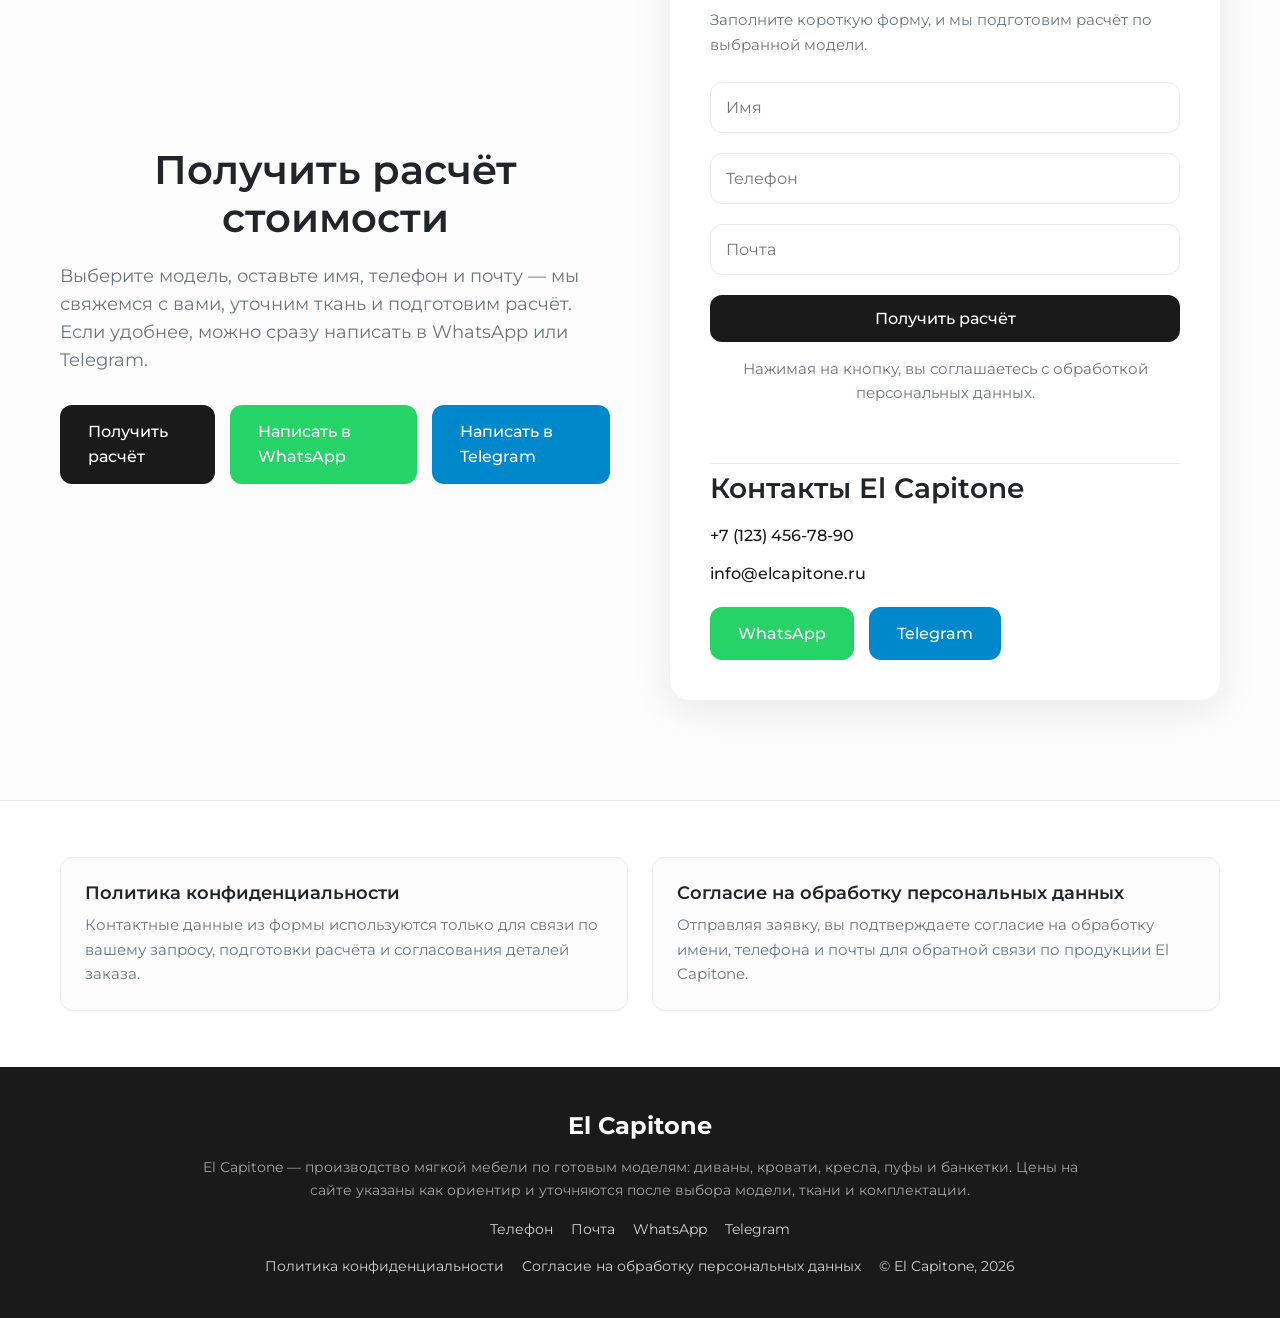
==== commit 2ed846c3: "Restore original furniture site header" ====
--- a/index.html
+++ b/index.html
@@ -19,12 +19,12 @@
             <nav class="header__nav">
                 <a href="#catalog">Каталог</a>
                 <a href="#process">Как заказать</a>
-                <a href="#portfolio">Портфолио</a>
+                <a href="#portfolio">Наши работы</a>
                 <a href="#contacts">Контакты</a>
             </nav>
             <div class="header__actions">
                 <a href="https://wa.me/1234567890" class="btn-text">WhatsApp</a>
-                <a href="https://t.me/username" class="btn-text">Telegram</a>
+                <a href="#contacts" class="btn btn-outline">Рассчитать стоимость</a>
             </div>
             <button class="menu-toggle" aria-label="Открыть меню">
                 <span></span><span></span><span></span>
--- a/css/style_v1.css
+++ b/css/style_v1.css
@@ -161,7 +161,7 @@
     gap: 20px;
 }
 .menu-toggle {
-    display: flex;
+    display: none;
     flex-direction: column;
     gap: 5px;
     background: none;
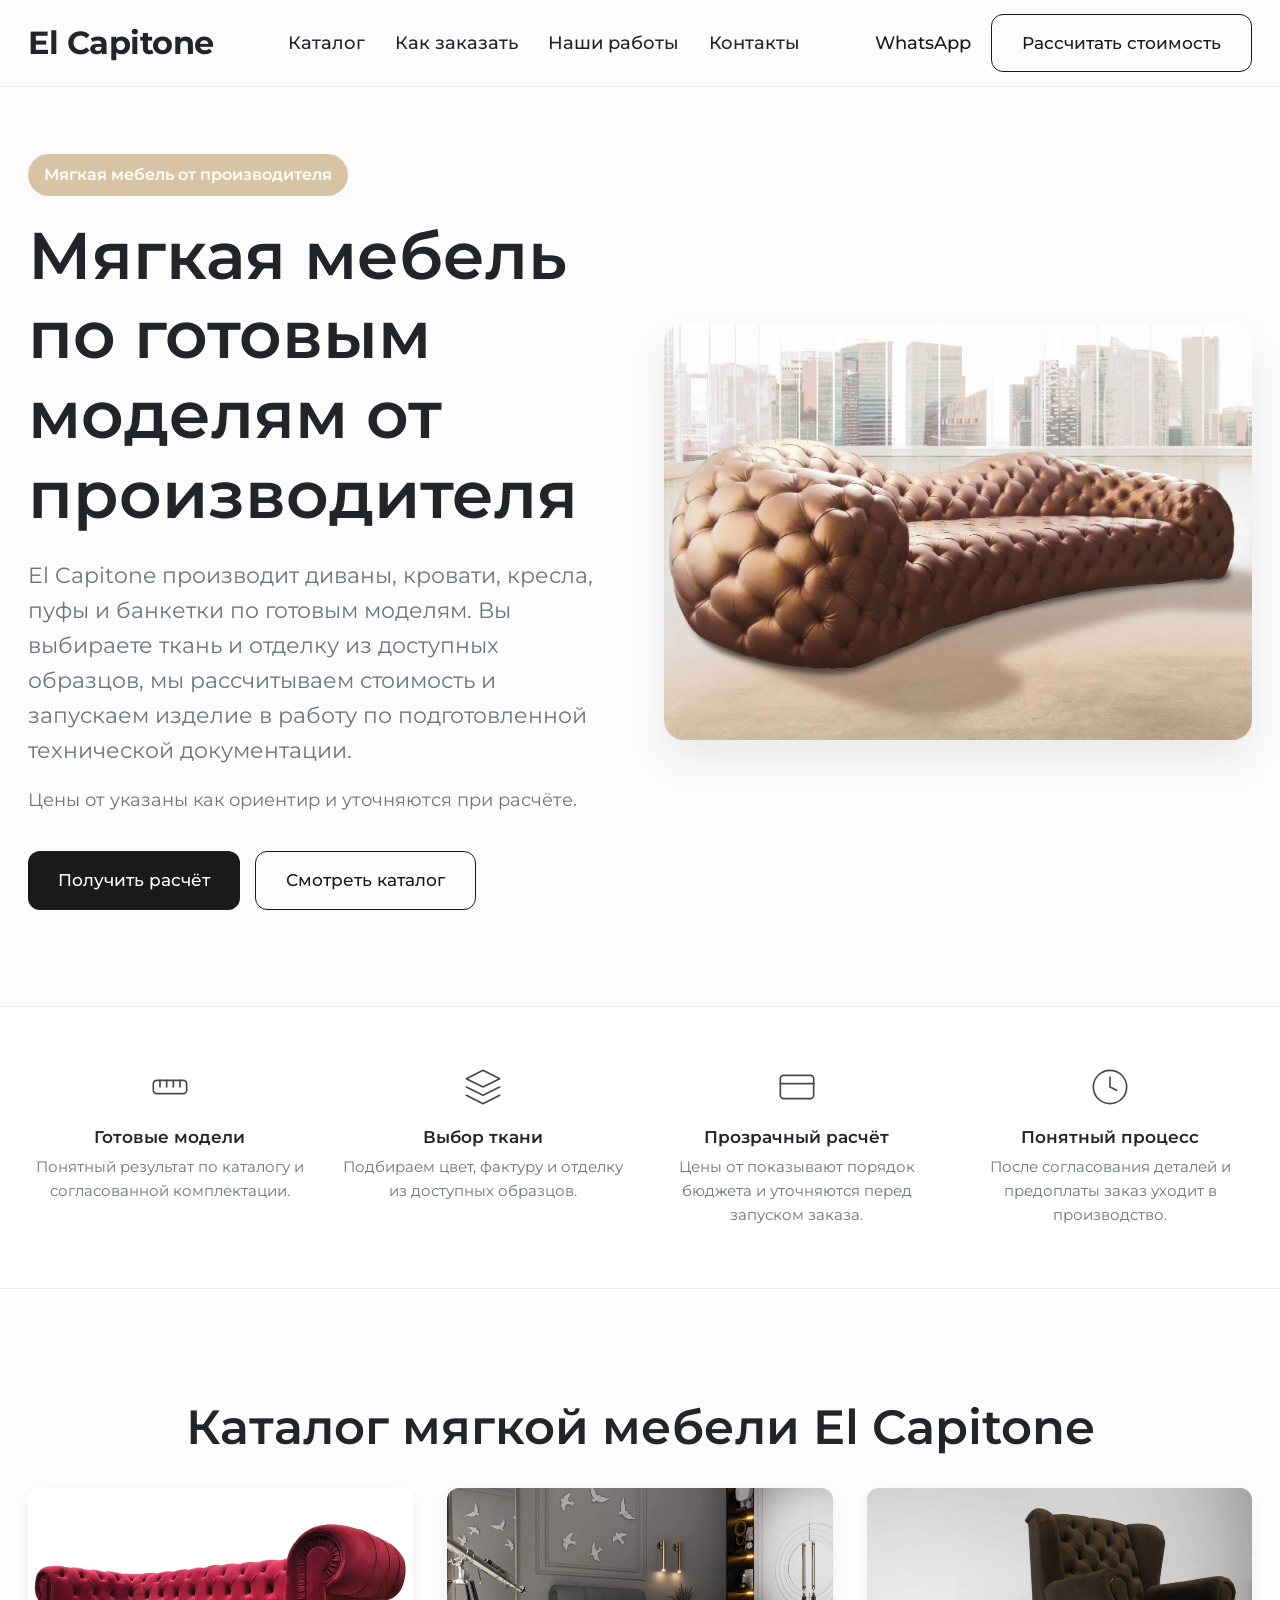
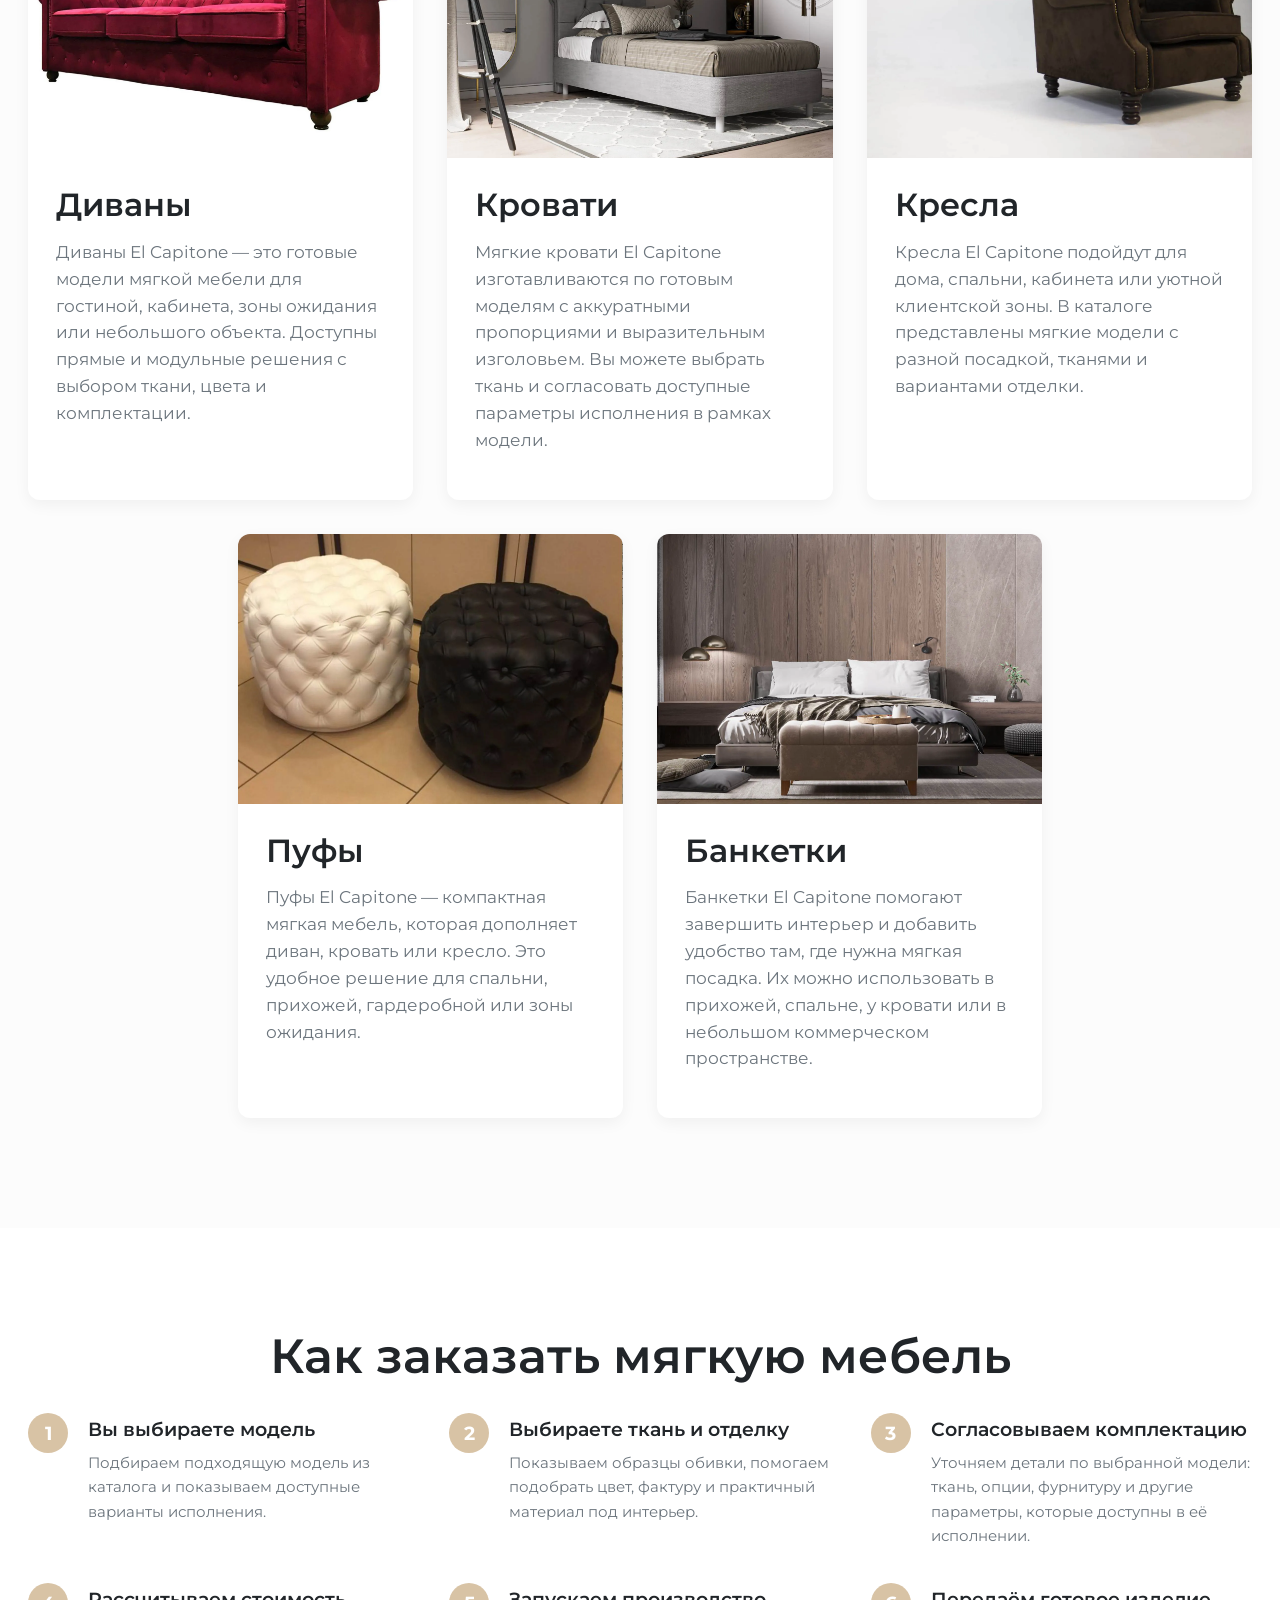
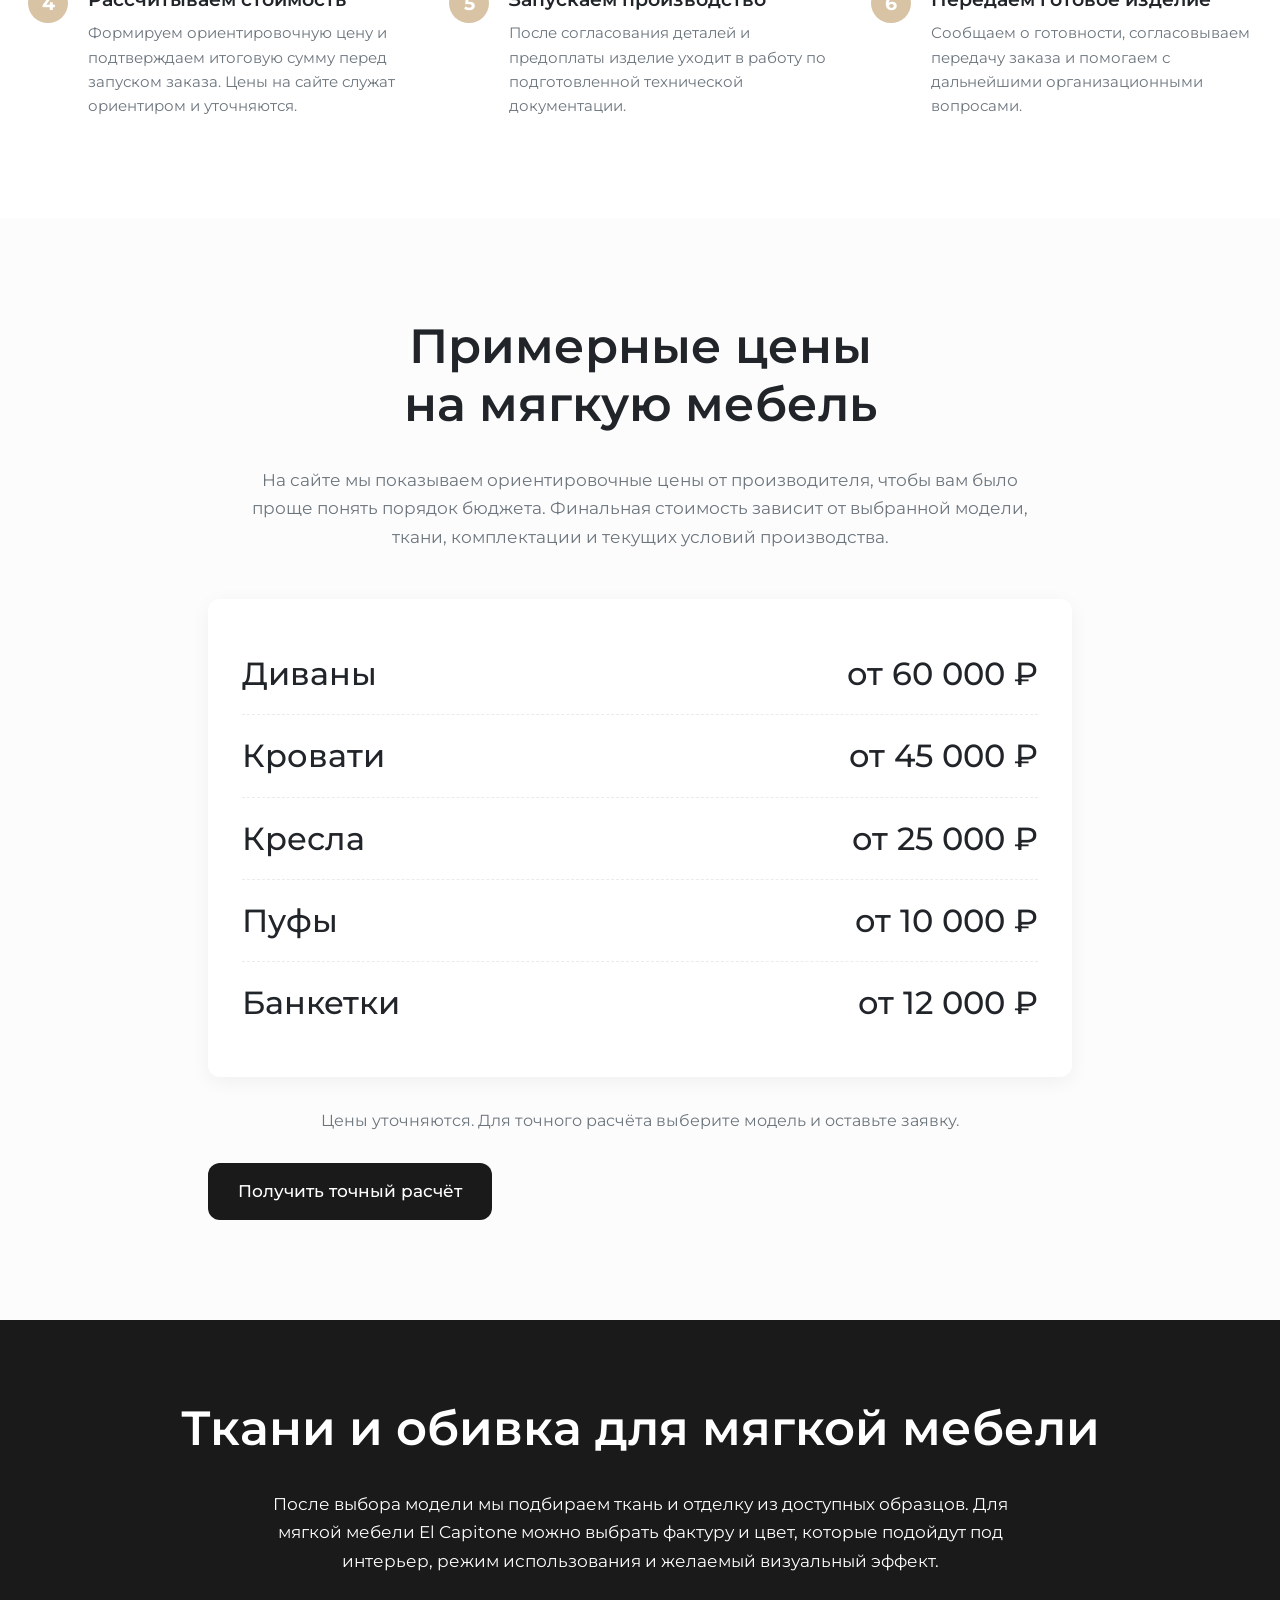
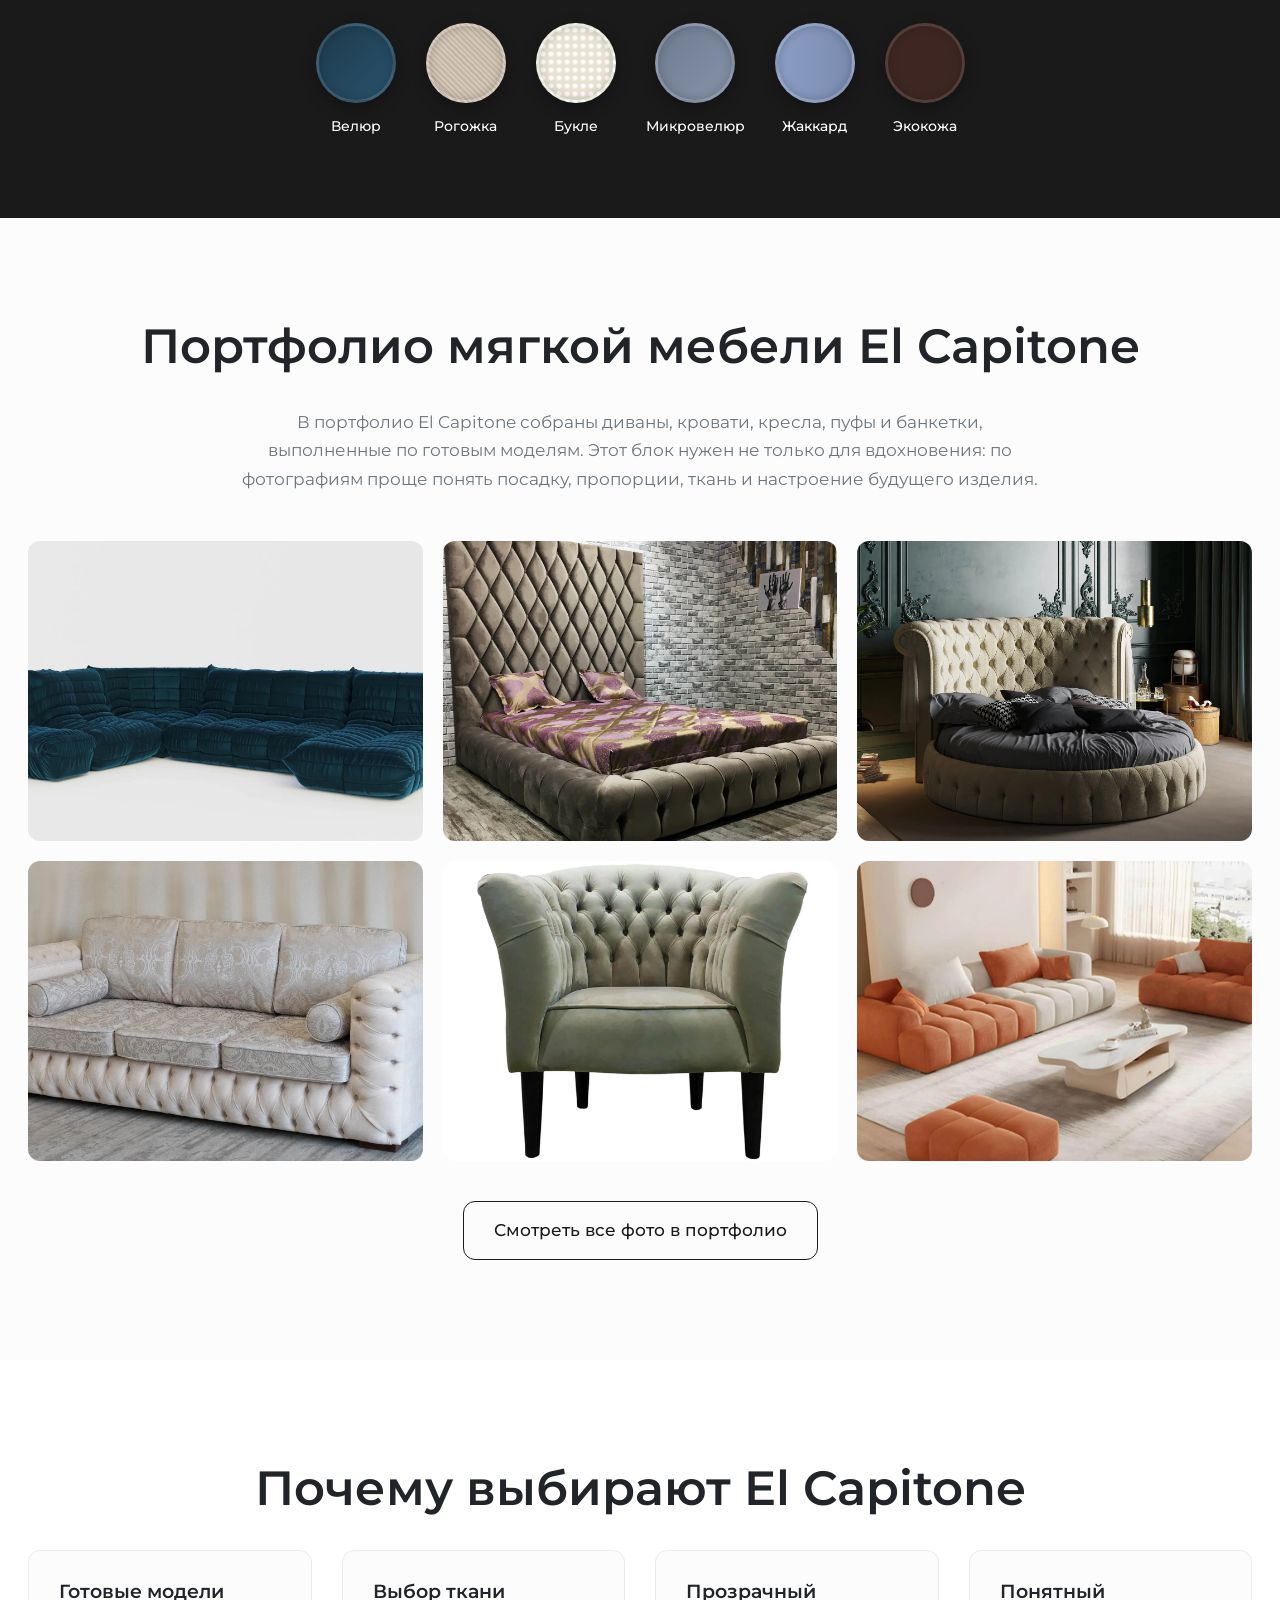
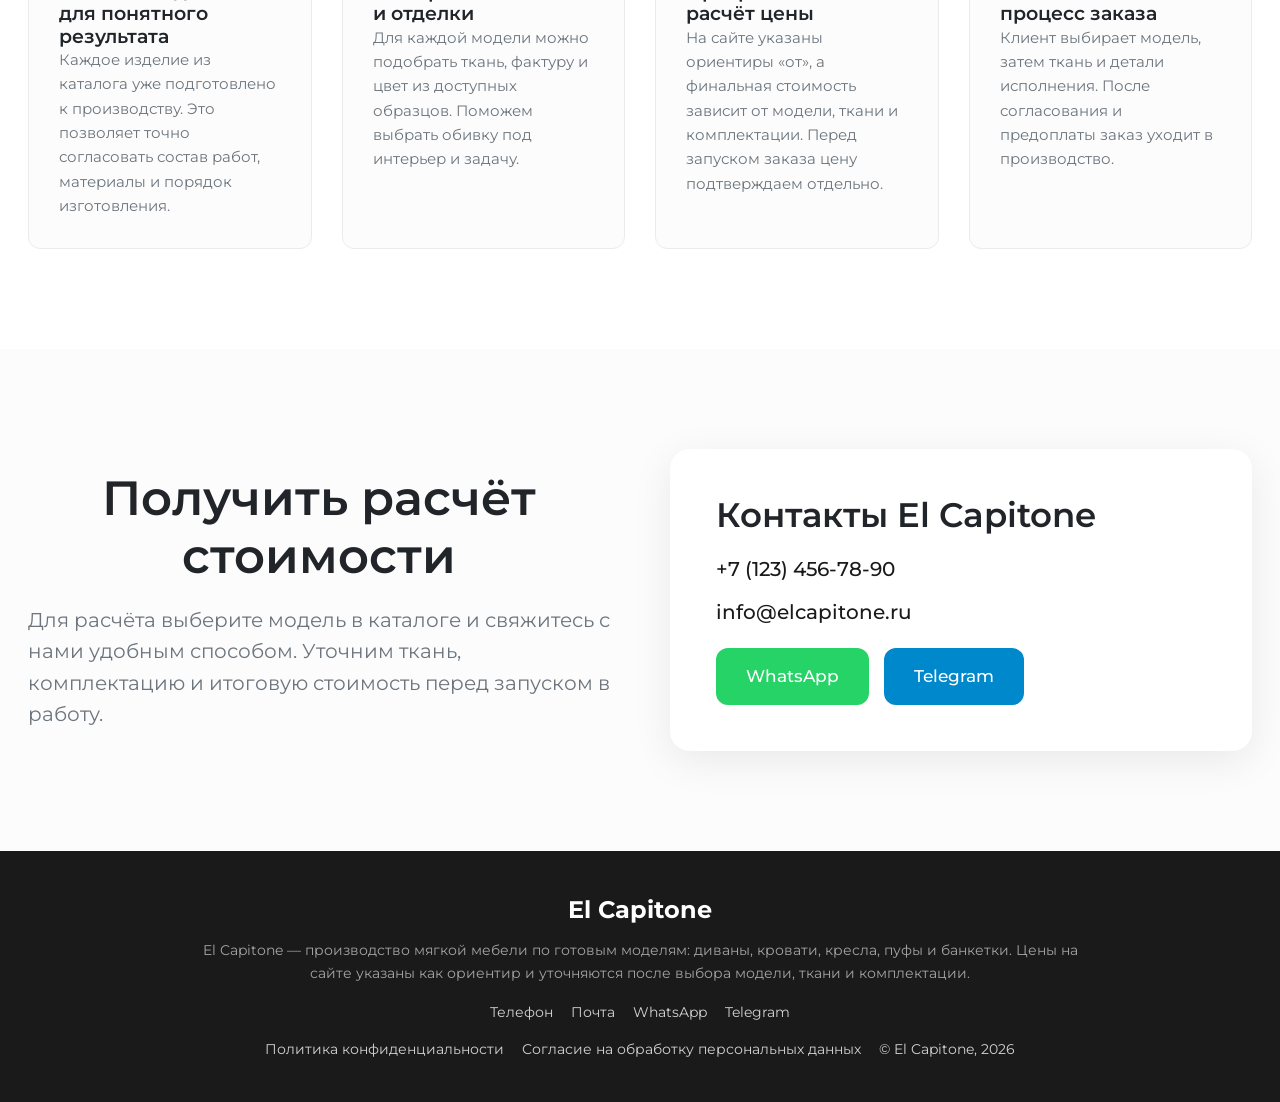
==== commit d3126829: "Revert extra CTA/form blocks, rebalance layout, and compress portfolio images" ====
--- a/index.html
+++ b/index.html
@@ -1,4 +1,4 @@
-<!DOCTYPE html>
+﻿<!DOCTYPE html>
 <html lang="ru">
 <head>
     <meta charset="UTF-8">
@@ -41,10 +41,8 @@
                 <p class="hero__subtitle">El Capitone производит диваны, кровати, кресла, пуфы и банкетки по готовым моделям. Вы выбираете ткань и отделку из доступных образцов, мы рассчитываем стоимость и запускаем изделие в работу по подготовленной технической документации.</p>
                 <p class="hero__note">Цены от указаны как ориентир и уточняются при расчёте.</p>
                 <div class="hero__buttons">
-                    <a href="#quote-form" class="btn btn-primary">Получить расчёт</a>
+                    <a href="#contacts" class="btn btn-primary">Получить расчёт</a>
                     <a href="#catalog" class="btn btn-outline">Смотреть каталог</a>
-                    <a href="https://wa.me/1234567890" class="btn btn-wa">WhatsApp</a>
-                    <a href="https://t.me/username" class="btn btn-tg">Telegram</a>
                 </div>
             </div>
             <div class="hero__visual">
@@ -130,7 +128,7 @@
                 </div>
                 <div class="catalog-card">
                     <div class="catalog-card__img-wrap">
-                        <img src="images/catalog/page_22-img_1.png" alt="Банкетки El Capitone с мягкой обивкой" loading="lazy">
+                        <img src="images/catalog/page_22-img_1.webp" alt="Банкетки El Capitone с мягкой обивкой" loading="lazy">
                     </div>
                     <div class="catalog-card__content">
                         <h3>Банкетки</h3>
@@ -194,7 +192,7 @@
                     <li><span>Банкетки</span> <span>от 12 000 ₽</span></li>
                 </ul>
                 <p class="pricing__note">Цены уточняются. Для точного расчёта выберите модель и оставьте заявку.</p>
-                <a href="#quote-form" class="btn btn-primary">Получить точный расчёт</a>
+                <a href="#contacts" class="btn btn-primary">Получить точный расчёт</a>
             </div>
         </div>
     </section>
@@ -295,29 +293,9 @@
         <div class="container cta-form__inner">
             <div class="cta-form__text">
                 <h2 class="section-title">Получить расчёт стоимости</h2>
-                <p>Выберите модель, оставьте имя, телефон и почту — мы свяжемся с вами, уточним ткань и подготовим расчёт. Если удобнее, можно сразу написать в WhatsApp или Telegram.</p>
-                <div class="cta-form__messengers">
-                    <a href="#quote-form" class="btn btn-primary">Получить расчёт</a>
-                    <a href="https://wa.me/1234567890" class="btn btn-wa">Написать в WhatsApp</a>
-                    <a href="https://t.me/username" class="btn btn-tg">Написать в Telegram</a>
-                </div>
+                <p>Для расчёта выберите модель в каталоге и свяжитесь с нами удобным способом. Уточним ткань, комплектацию и итоговую стоимость перед запуском в работу.</p>
             </div>
             <div class="cta-form__card">
-                <form class="form" id="quote-form">
-                    <h3>Оставить заявку</h3>
-                    <p>Заполните короткую форму, и мы подготовим расчёт по выбранной модели.</p>
-                    <div class="form-group">
-                        <input type="text" name="name" placeholder="Имя" autocomplete="name" required>
-                    </div>
-                    <div class="form-group">
-                        <input type="tel" name="phone" placeholder="Телефон" autocomplete="tel" required>
-                    </div>
-                    <div class="form-group">
-                        <input type="email" name="email" placeholder="Почта" autocomplete="email" required>
-                    </div>
-                    <button type="submit" class="btn btn-primary btn-block">Получить расчёт</button>
-                    <p class="form-policy">Нажимая на кнопку, вы соглашаетесь с обработкой персональных данных.</p>
-                </form>
                 <div class="contact-card">
                     <h2 class="contact-card__title">Контакты El Capitone</h2>
                     <div class="contact-card__links">
@@ -330,19 +308,6 @@
                     </div>
                 </div>
             </div>
-        </div>
-    </section>
-
-    <section class="legal-docs">
-        <div class="container">
-            <article class="legal-doc" id="privacy-policy">
-                <h3>Политика конфиденциальности</h3>
-                <p>Контактные данные из формы используются только для связи по вашему запросу, подготовки расчёта и согласования деталей заказа.</p>
-            </article>
-            <article class="legal-doc" id="data-consent">
-                <h3>Согласие на обработку персональных данных</h3>
-                <p>Отправляя заявку, вы подтверждаете согласие на обработку имени, телефона и почты для обратной связи по продукции El Capitone.</p>
-            </article>
         </div>
     </section>
 
@@ -358,8 +323,8 @@
                 <a href="https://t.me/username">Telegram</a>
             </div>
             <div class="footer__legal">
-                <a href="#privacy-policy">Политика конфиденциальности</a>
-                <a href="#data-consent">Согласие на обработку персональных данных</a>
+                <span>Политика конфиденциальности</span>
+                <span>Согласие на обработку персональных данных</span>
                 <span>© El Capitone, 2026</span>
             </div>
         </div>
@@ -374,3 +339,4 @@
     <script src="js/script.js"></script>
 </body>
 </html>
+
--- a/css/style_v1.css
+++ b/css/style_v1.css
@@ -27,9 +27,9 @@
 }
 
 .container {
-    max-width: 1200px;
+    max-width: 1280px;
     margin: 0 auto;
-    padding: 0 20px;
+    padding: 0 28px;
 }
 
 h1, h2, h3, h4 {
@@ -39,7 +39,7 @@
 }
 
 .section-title {
-    font-size: 2.5rem;
+    font-size: 3rem;
     margin-bottom: 2rem;
     text-align: center;
 }
@@ -49,6 +49,8 @@
     max-width: 800px;
     margin: 0 auto 3rem;
     color: var(--text-muted);
+    font-size: 1.08rem;
+    line-height: 1.65;
 }
 
 .text-center { text-align: center; }
@@ -64,8 +66,8 @@
     display: inline-flex;
     align-items: center;
     justify-content: center;
-    padding: 14px 28px;
-    font-size: 1rem;
+    padding: 15px 30px;
+    font-size: 1.05rem;
     font-weight: 500;
     border-radius: var(--radius);
     cursor: pointer;
@@ -99,7 +101,7 @@
     color: var(--primary-color);
     font-weight: 500;
     cursor: pointer;
-    font-size: 1rem;
+    font-size: 1.12rem;
     text-decoration: underline;
     text-decoration-color: transparent;
     transition: var(--transition);
@@ -130,11 +132,11 @@
     display: flex;
     align-items: center;
     justify-content: space-between;
-    height: 80px;
+    height: 86px;
 }
 
 .header__logo {
-    font-size: 1.5rem;
+    font-size: 2rem;
     font-weight: 700;
     letter-spacing: -0.5px;
 }
@@ -149,6 +151,7 @@
     color: var(--text-color);
     font-weight: 500;
     transition: var(--transition);
+    font-size: 1.12rem;
 }
 
 .header__nav a:hover {
@@ -182,7 +185,7 @@
 .menu-toggle.active span:nth-child(3) { transform: translateY(-7px) rotate(-45deg); }
 /* Hero */
 .hero {
-    padding: 140px 0 80px;
+    padding: 154px 0 96px;
     min-height: 90vh;
     display: flex;
     align-items: center;
@@ -191,36 +194,37 @@
 .hero__inner {
     display: grid;
     grid-template-columns: 1fr 1fr;
-    gap: 40px;
+    gap: 48px;
     align-items: center;
 }
 
 .hero__badge {
     display: inline-block;
-    padding: 6px 14px;
+    padding: 8px 16px;
     background-color: var(--accent-color);
     color: #fff;
     border-radius: 30px;
-    font-size: 0.875rem;
+    font-size: 1rem;
     font-weight: 600;
     margin-bottom: 20px;
 }
 
 .hero__title {
-    font-size: 3.5rem;
-    margin-bottom: 20px;
+    font-size: 4.15rem;
+    margin-bottom: 24px;
 }
 
 .hero__subtitle {
-    font-size: 1.125rem;
+    font-size: 1.35rem;
     color: var(--text-muted);
-    margin-bottom: 16px;
+    margin-bottom: 18px;
+    line-height: 1.62;
 }
 
 .hero__note {
-    font-size: 0.95rem;
+    font-size: 1.12rem;
     color: var(--text-muted);
-    margin-bottom: 32px;
+    margin-bottom: 36px;
 }
 
 .hero__buttons {
@@ -279,13 +283,13 @@
 
 /* Catalog */
 .catalog {
-    padding: 100px 0;
+    padding: 110px 0;
 }
 
 .catalog__grid {
     display: grid;
-    grid-template-columns: repeat(auto-fit, minmax(320px, 1fr));
-    gap: 30px;
+    grid-template-columns: repeat(3, minmax(0, 1fr));
+    gap: 34px;
 }
 
 .catalog-card {
@@ -302,7 +306,7 @@
 }
 
 .catalog-card__img-wrap {
-    height: 250px;
+    height: 270px;
     overflow: hidden;
 }
 
@@ -318,18 +322,19 @@
 }
 
 .catalog-card__content {
-    padding: 25px;
+    padding: 28px;
 }
 
 .catalog-card__content h3 {
-    font-size: 1.25rem;
-    margin-bottom: 10px;
+    font-size: 2rem;
+    margin-bottom: 14px;
 }
 
 .catalog-card__content p {
     color: var(--text-muted);
-    font-size: 0.95rem;
-    margin-bottom: 20px;
+    font-size: 1.05rem;
+    margin-bottom: 18px;
+    line-height: 1.6;
 }
 
 /* Process */
@@ -380,7 +385,7 @@
 }
 
 .pricing__inner {
-    max-width: 800px;
+    max-width: 920px;
     margin: 0 auto;
 }
 
@@ -389,7 +394,7 @@
     margin-bottom: 30px;
     background: var(--surface-color);
     border-radius: var(--radius);
-    padding: 30px;
+    padding: 34px;
     box-shadow: 0 5px 20px rgba(0,0,0,0.05);
 }
 
@@ -398,13 +403,13 @@
     justify-content: space-between;
     padding: 15px 0;
     border-bottom: 1px dashed var(--border-color);
-    font-size: 1.1rem;
+    font-size: 2rem;
     font-weight: 500;
 }
 .pricing__list li:last-child { border-bottom: none; }
 
 .pricing__note {
-    font-size: 0.9rem;
+    font-size: 1.02rem;
     color: var(--text-muted);
     margin-bottom: 30px;
     text-align: center;
@@ -525,60 +530,25 @@
     align-items: center;
 }
 
-.cta-form__text h2 { font-size: 2.5rem; margin-bottom: 20px; }
-.cta-form__text p { font-size: 1.1rem; color: var(--text-muted); margin-bottom: 30px; }
-
-.cta-form__messengers {
-    display: flex;
-    gap: 15px;
-}
+.cta-form__text h2 { font-size: 3rem; margin-bottom: 20px; }
+.cta-form__text p { font-size: 1.22rem; color: var(--text-muted); margin-bottom: 0; line-height: 1.6; }
 
 .cta-form__card {
     background: var(--surface-color);
-    padding: 40px;
+    padding: 46px;
     border-radius: 20px;
     box-shadow: 0 10px 40px rgba(0,0,0,0.08);
     display: flex;
     flex-direction: column;
-    gap: 32px;
-}
-
-.form h3 { margin-bottom: 10px; font-size: 1.5rem; }
-.form > p { color: var(--text-muted); margin-bottom: 25px; font-size: 0.95rem; }
-
-.form-group {
-    margin-bottom: 20px;
-}
-
-.form-group input {
-    width: 100%;
-    padding: 15px;
-    border: 1px solid var(--border-color);
-    border-radius: var(--radius);
-    font-family: inherit;
-    font-size: 1rem;
-    transition: var(--transition);
-}
-
-.form-group input:focus {
-    outline: none;
-    border-color: var(--primary-color);
-}
-
-.form-policy {
-    font-size: 0.8rem;
-    color: var(--text-muted);
-    text-align: center;
-    margin-top: 15px;
 }
 
 .contact-card {
-    padding-top: 8px;
-    border-top: 1px solid var(--border-color);
+    padding-top: 0;
+    border-top: none;
 }
 
 .contact-card__title {
-    font-size: 1.75rem;
+    font-size: 2.1rem;
     margin-bottom: 18px;
 }
 
@@ -593,6 +563,7 @@
     color: var(--primary-color);
     text-decoration: none;
     font-weight: 500;
+    font-size: 1.22rem;
 }
 
 .contact-card__messengers {
@@ -642,35 +613,6 @@
 .footer__contacts a:hover,
 .footer__legal a:hover {
     color: #fff;
-}
-
-.legal-docs {
-    padding: 56px 0;
-    background: var(--surface-color);
-    border-top: 1px solid var(--border-color);
-}
-
-.legal-docs .container {
-    display: grid;
-    grid-template-columns: repeat(auto-fit, minmax(280px, 1fr));
-    gap: 24px;
-}
-
-.legal-doc {
-    background: var(--bg-color);
-    border: 1px solid var(--border-color);
-    border-radius: var(--radius);
-    padding: 24px;
-}
-
-.legal-doc h3 {
-    margin-bottom: 10px;
-    font-size: 1.1rem;
-}
-
-.legal-doc p {
-    color: var(--text-muted);
-    font-size: 0.95rem;
 }
 
 /* Modal */
@@ -741,6 +683,9 @@
     .trust__inner {
         grid-template-columns: 1fr 1fr;
     }
+    .catalog__grid {
+        grid-template-columns: repeat(2, minmax(0, 1fr));
+    }
 }
 
 @media (max-width: 768px) {
@@ -752,7 +697,6 @@
 @media (max-width: 480px) {
     .trust__inner { grid-template-columns: 1fr; }
     .hero__buttons { flex-direction: column; }
-    .cta-form__messengers { flex-direction: column; }
     .contact-card__messengers { flex-direction: column; }
 }
 
@@ -838,3 +782,24 @@
     border-bottom: 1px solid var(--border-color);
     box-shadow: 0 10px 20px rgba(0,0,0,0.05);
 }
+
+@media (max-width: 760px) {
+    .catalog__grid {
+        grid-template-columns: 1fr;
+    }
+}
+
+@media (min-width: 1100px) {
+    .catalog__grid {
+        grid-template-columns: repeat(6, minmax(0, 1fr));
+    }
+    .catalog__grid .catalog-card {
+        grid-column: span 2;
+    }
+    .catalog__grid .catalog-card:nth-child(4) {
+        grid-column: 2 / span 2;
+    }
+    .catalog__grid .catalog-card:nth-child(5) {
+        grid-column: 4 / span 2;
+    }
+}
